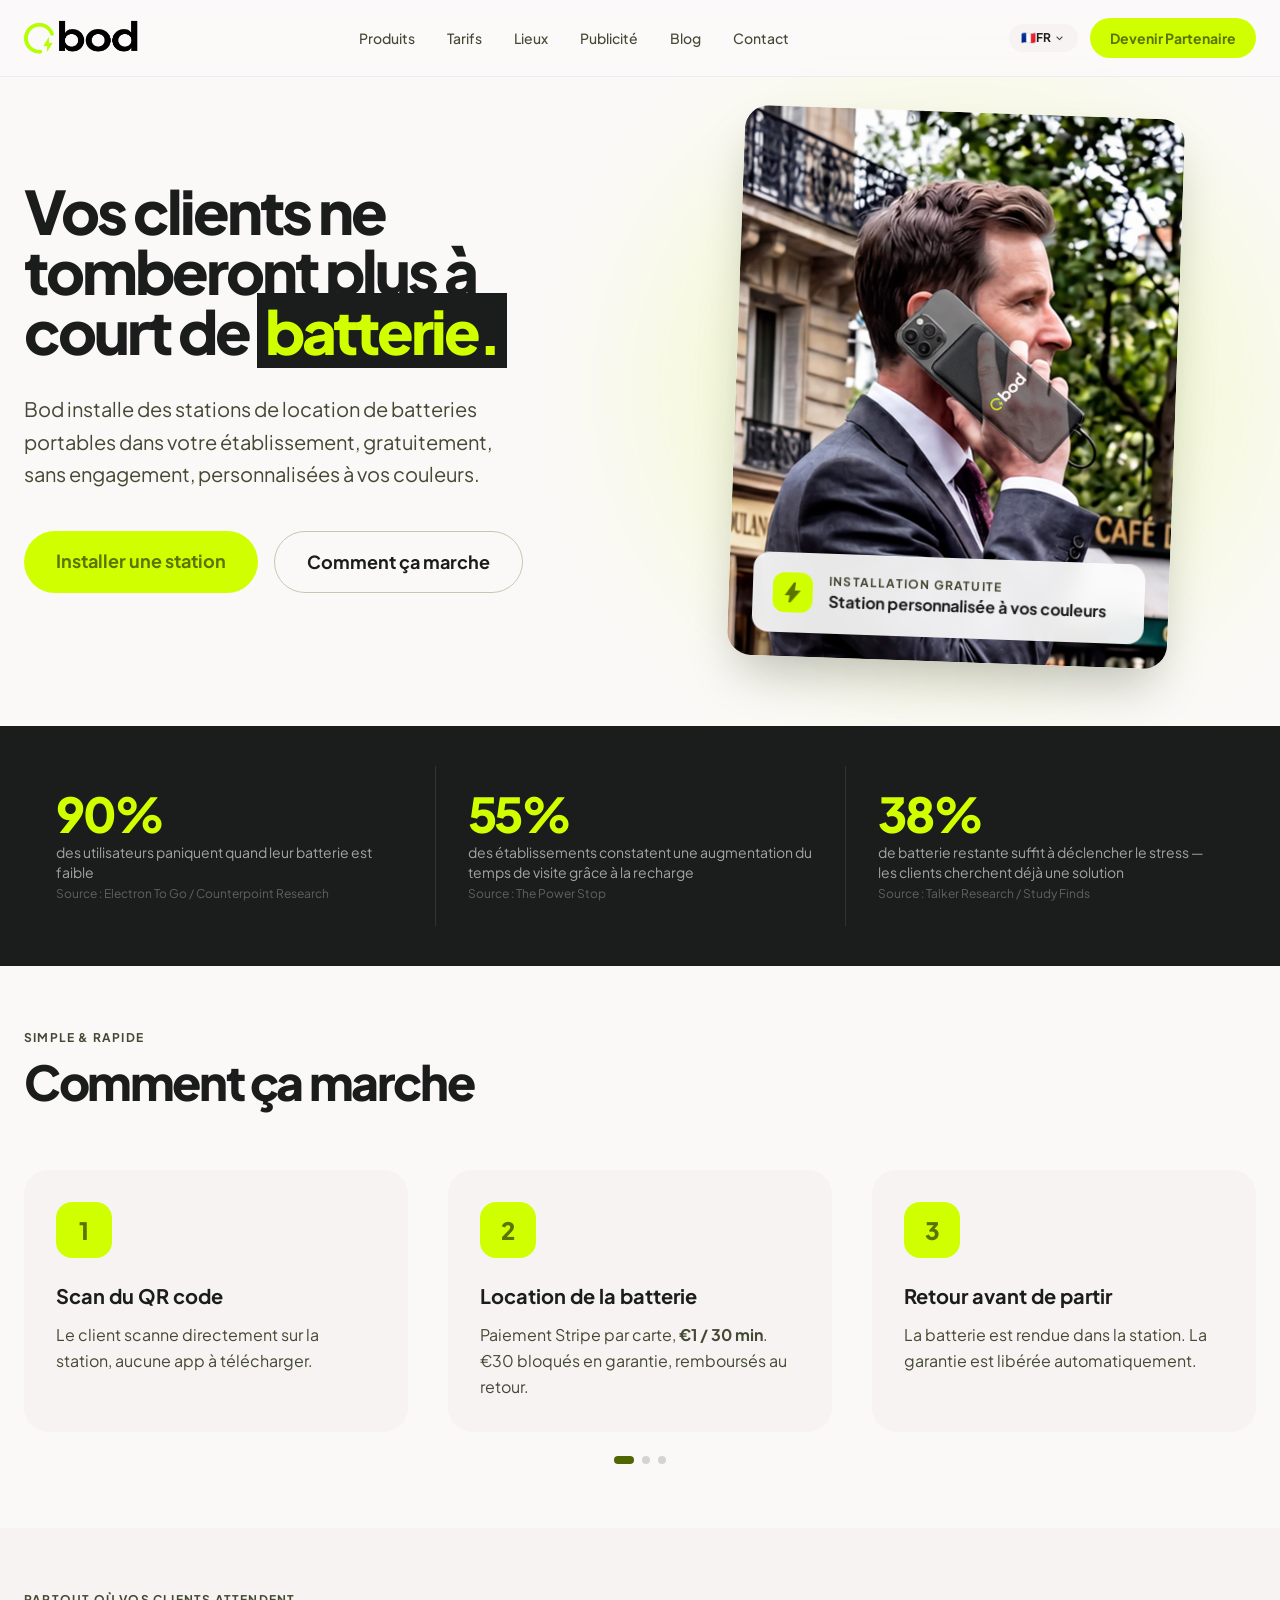
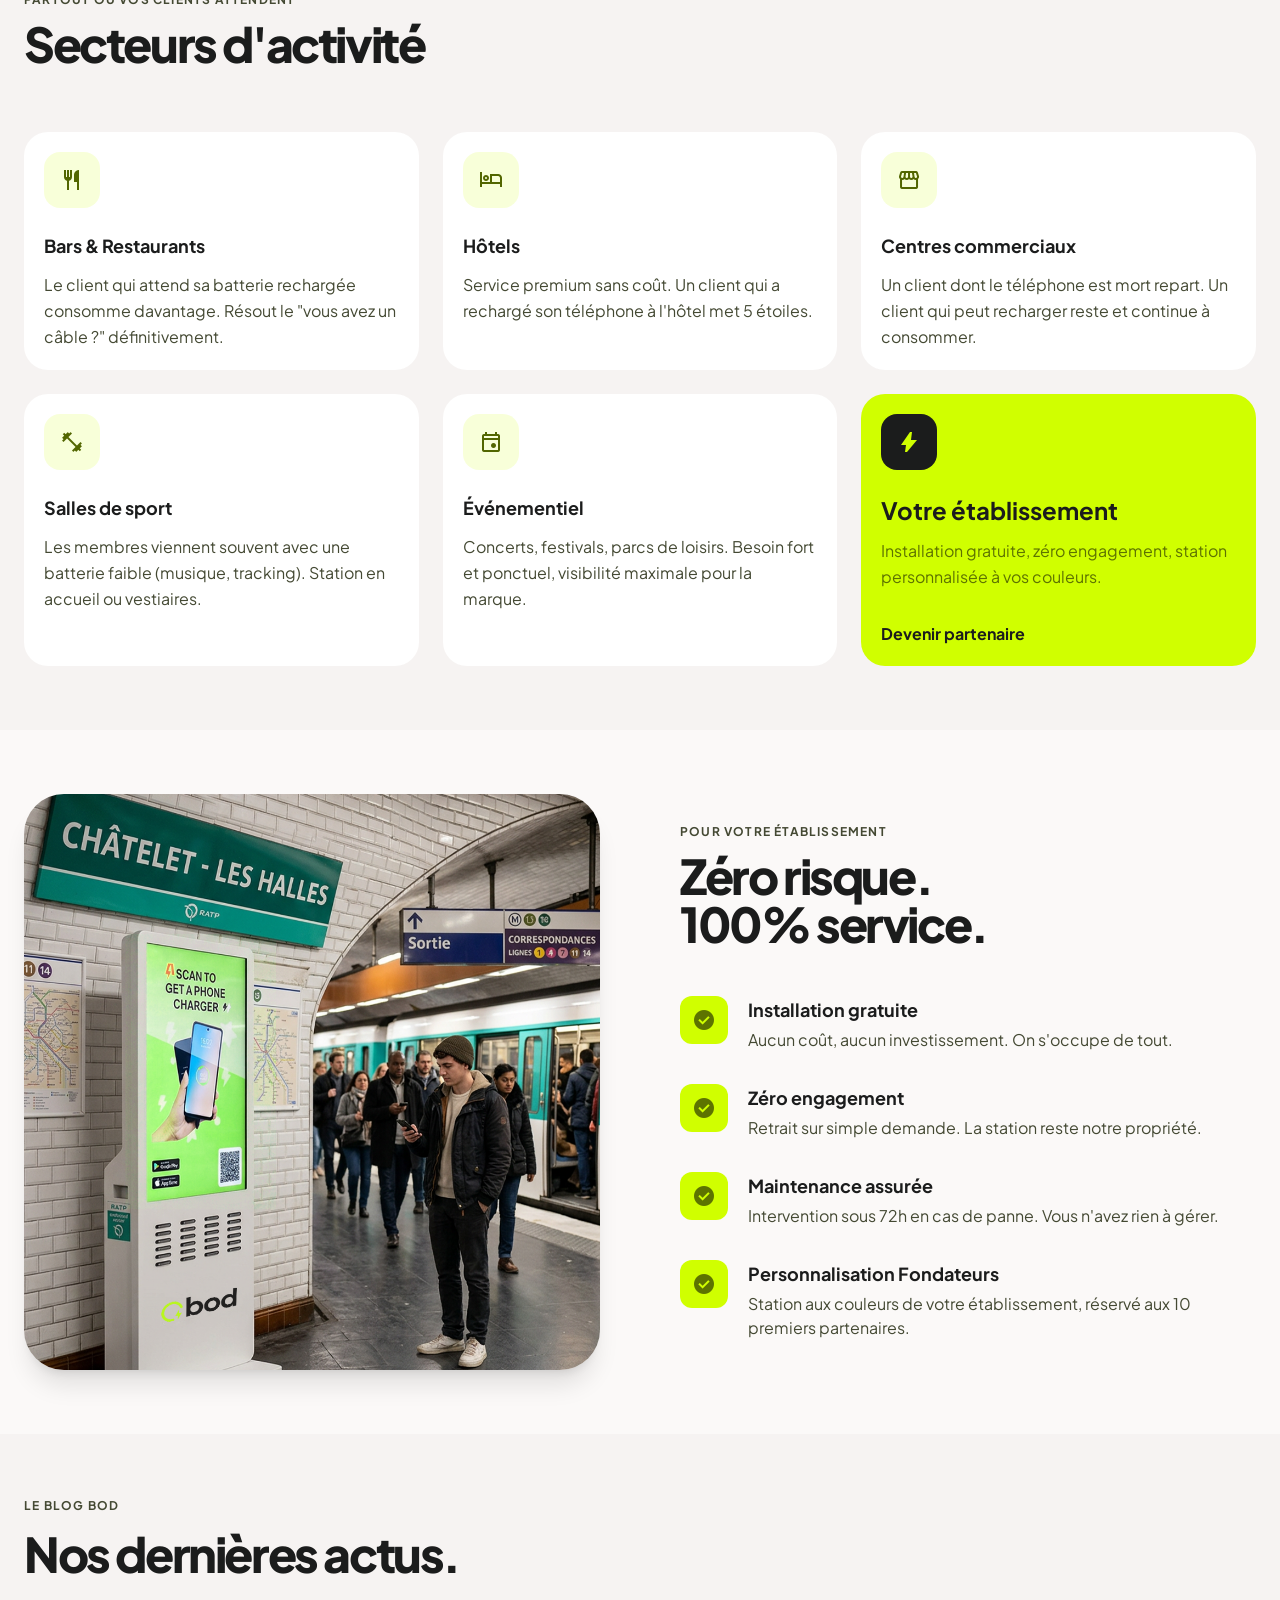
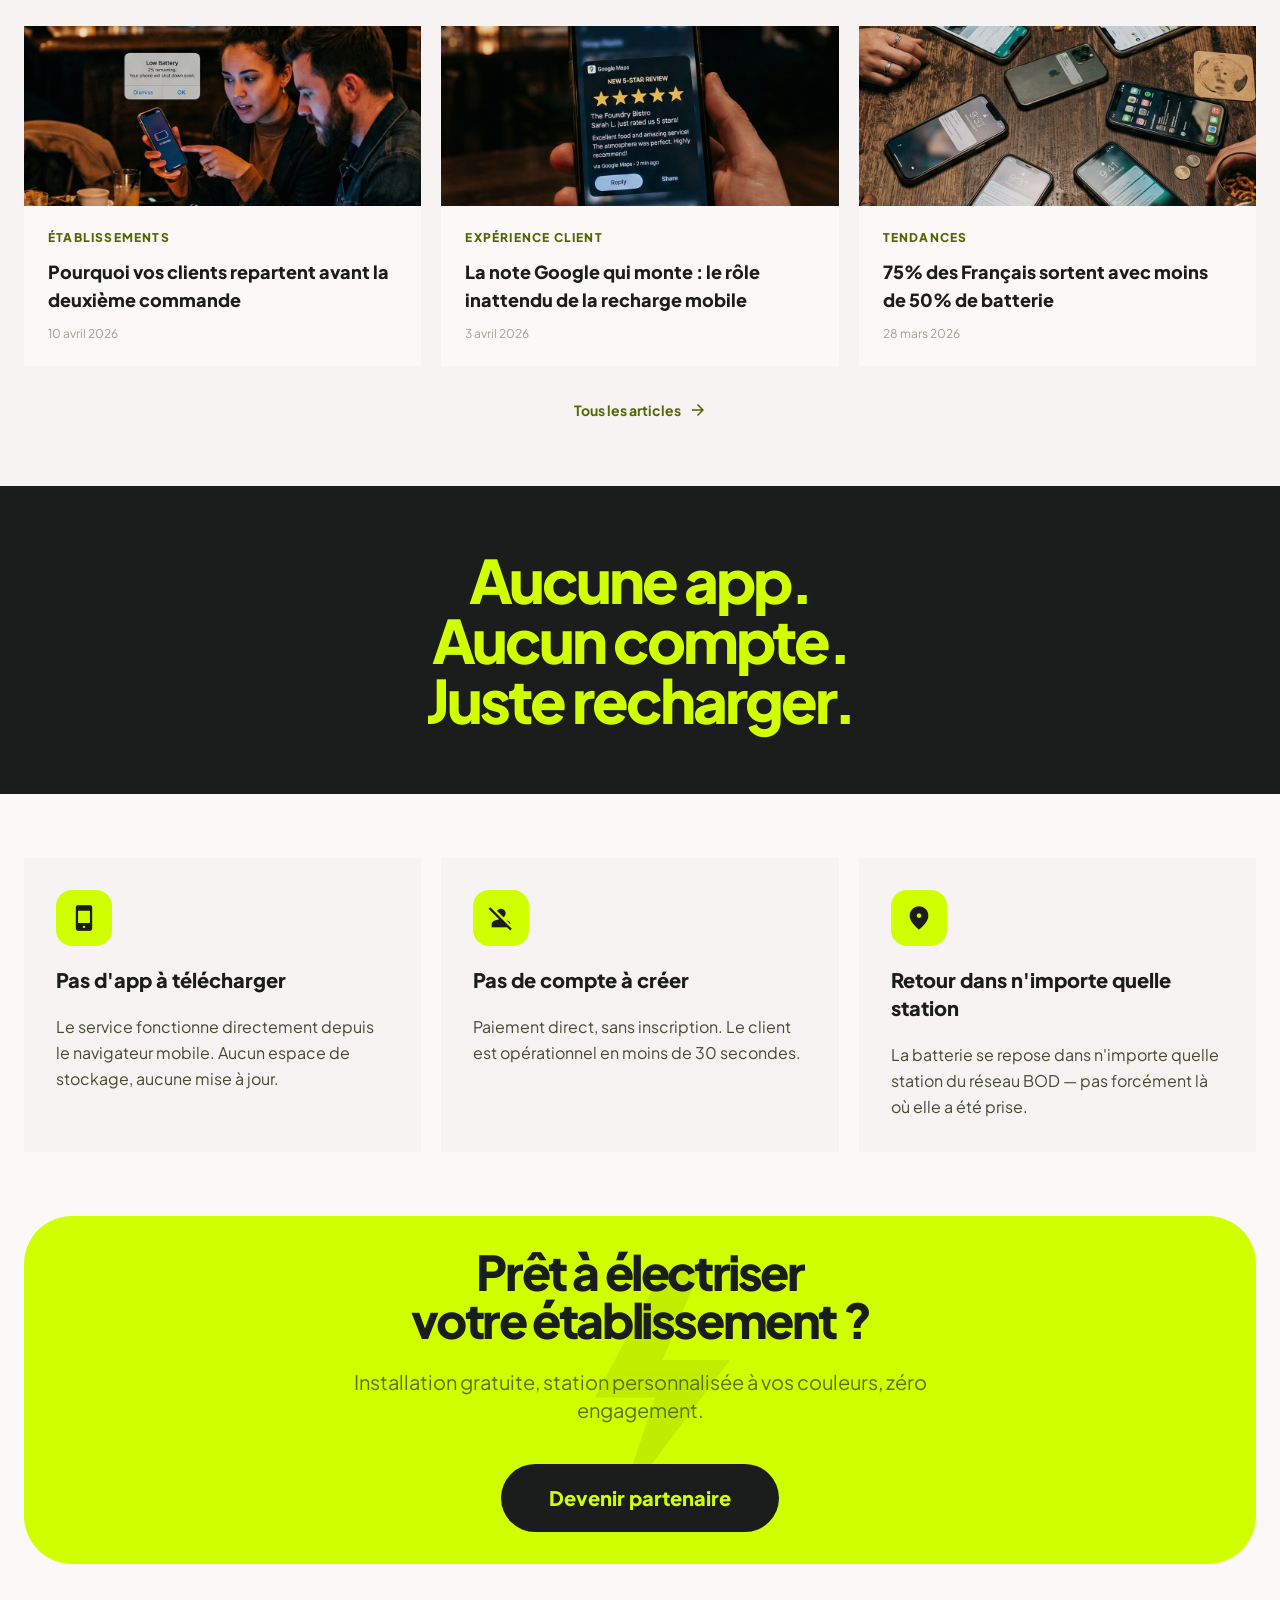
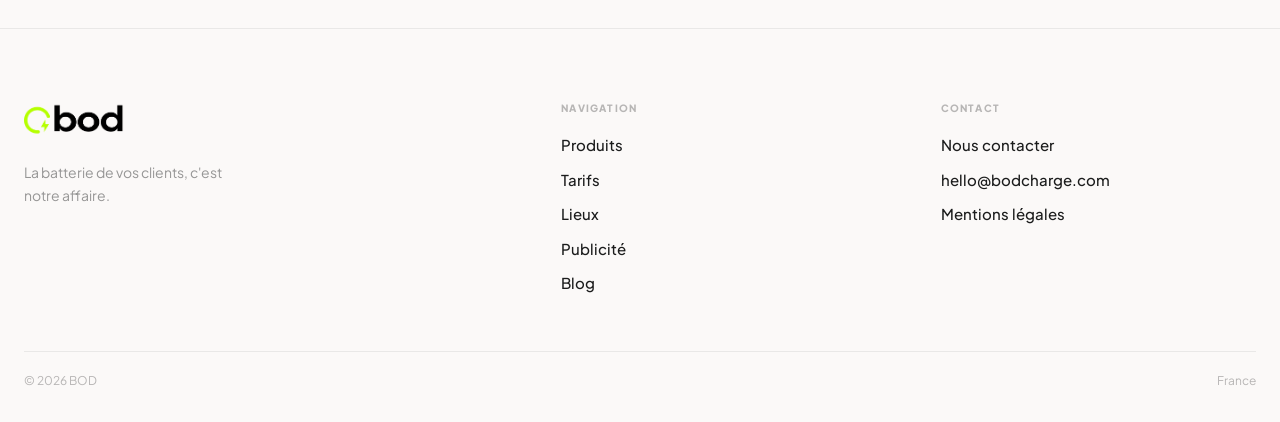
==== index.html @ c1646a3f "Footer : suppression nom + bouton partenaire redondant Co-Authored-By: Claude Sonnet 4.6 <noreply@an" ====
<!DOCTYPE html>
<html class="light" lang="fr">
<head>
<meta charset="utf-8"/>
<meta content="width=device-width, initial-scale=1.0" name="viewport"/>
<title>Bod, La recharge mobile pour votre établissement</title>
<meta name="description" content="Bod installe des stations de location de batteries portables dans votre établissement. Gratuit, sans engagement."/>
<link rel="canonical" href="https://bodcharge.com/"/>
<meta name="robots" content="index, follow"/>
<meta name="author" content="Alexis Astier"/>
<meta name="geo.region" content="FR"/>
<meta name="geo.placename" content="France"/>
<link rel="icon" type="image/svg+xml" href="data:image/svg+xml,<svg xmlns='http://www.w3.org/2000/svg' viewBox='0 0 32 32'><path d='M17.5 8L13 16.5H17L14.5 24L22 14H17.5L20 8H17.5Z' fill='%23D0FF00'/></svg>"/>
<!-- Open Graph -->
<meta property="og:type" content="website"/>
<meta property="og:url" content="https://bodcharge.com/"/>
<meta property="og:title" content="Bod, La recharge mobile pour votre établissement"/>
<meta property="og:description" content="Bod installe des stations de location de batteries portables dans votre établissement. Gratuit, sans engagement."/>
<meta property="og:site_name" content="Bod"/>
<meta name="twitter:card" content="summary_large_image"/>
<meta name="twitter:title" content="Bod, La recharge mobile pour votre établissement"/>
<meta name="twitter:description" content="Bod installe des stations de location de batteries portables dans votre établissement. Gratuit, sans engagement."/>
<link rel="stylesheet" href="styles.css"/>
<link rel="preconnect" href="https://fonts.googleapis.com">
<link rel="preconnect" href="https://fonts.gstatic.com" crossorigin>
<link href="https://fonts.googleapis.com/css2?family=Plus+Jakarta+Sans:wght@300;400;500;600;700;800;900&family=Material+Symbols+Outlined:wght,FILL@100..700,0..1&display=swap" rel="stylesheet"/>
<script src="lang.js" defer></script>
<style>
  .material-symbols-outlined { font-variation-settings: 'FILL' 0, 'wght' 400, 'GRAD' 0, 'opsz' 24; }
  body { font-family: 'Plus Jakarta Sans', sans-serif; background-color: #fbf9f8; }
  .glass-nav { backdrop-filter: blur(20px); -webkit-backdrop-filter: blur(20px); }

  /* Animations */
  @keyframes fadeUp {
    from { opacity: 0; transform: translateY(24px); }
    to { opacity: 1; transform: translateY(0); }
  }
  @keyframes fadeIn {
    from { opacity: 0; }
    to { opacity: 1; }
  }
  @keyframes pulse-lime {
    0%, 100% { box-shadow: 0 0 0 0 rgba(208, 255, 0, 0.4); }
    50% { box-shadow: 0 0 0 12px rgba(208, 255, 0, 0); }
  }
  .animate-fade-up { animation: fadeUp 0.7s ease forwards; }
  .animate-fade-up-delay-1 { animation: fadeUp 0.7s ease 0.1s forwards; opacity: 0; }
  .animate-fade-up-delay-2 { animation: fadeUp 0.7s ease 0.2s forwards; opacity: 0; }
  .animate-fade-up-delay-3 { animation: fadeUp 0.7s ease 0.35s forwards; opacity: 0; }
  .animate-fade-up-delay-4 { animation: fadeUp 0.7s ease 0.5s forwards; opacity: 0; }
  .animate-fade-in { animation: fadeIn 1s ease 0.1s forwards; opacity: 0; }
  .pulse-lime { animation: pulse-lime 2s infinite; }

  /* Scroll reveal */
  .reveal { opacity: 0; transform: translateY(32px); transition: opacity 0.7s ease, transform 0.7s ease; }
  .reveal.visible { opacity: 1; transform: translateY(0); }
  .reveal-delay-1 { transition-delay: 0.1s; }
  .reveal-delay-2 { transition-delay: 0.2s; }
  .reveal-delay-3 { transition-delay: 0.3s; }

  /* Hover card lift */
  .card-lift { transition: transform 0.3s ease, box-shadow 0.3s ease; }
  .card-lift:hover { transform: translateY(-4px); box-shadow: 0 20px 40px rgba(0,0,0,0.08); }

  /* Active nav */
  .nav-active { color: #526600; border-bottom: 2px solid #D0FF00; padding-bottom: 2px; }

  /* Force hamburger/CTA visibility rules (override compiled Tailwind if needed) */
  @media (min-width: 768px) {
    #menu-toggle { display: none !important; }
    #mobile-menu { display: none !important; }
    .nav-desktop-cta { display: inline-flex !important; }
    .hero-btns-mobile { display: none !important; }
  }
  @media (max-width: 767px) {
    .nav-desktop-cta { display: none !important; }
    #menu-toggle { display: flex !important; }
    .hero-btns-desktop { display: none !important; }
  }
  #mobile-menu { border-radius: 0 0 20px 20px; }

  /* Mobile steps slider */
  @media (max-width: 767px) {
    #steps-track {
      display: flex !important;
      overflow-x: scroll;
      scroll-snap-type: x mandatory;
      -webkit-overflow-scrolling: touch;
      scrollbar-width: none;
      -ms-overflow-style: none;
      gap: 16px;
      margin: 0 -24px;
      padding: 0 24px 4px;
    }
    #steps-track::-webkit-scrollbar { display: none; }
    #steps-track > div {
      flex: 0 0 calc(100vw - 72px);
      scroll-snap-align: start;
      min-width: 0;
    }
  }
  /* Dots */
  .step-dot { width: 8px; height: 8px; border-radius: 4px; background: rgba(0,0,0,0.15); transition: all 0.3s ease; }
  .step-dot.active { width: 20px; background: #526600; }
</style>
<script type="application/ld+json">
{
  "@context": "https://schema.org",
  "@type": "LocalBusiness",
  "name": "Bod",
  "description": "Réseau de stations de location de batteries portables pour établissements professionnels. Installation gratuite, zéro engagement.",
  "url": "https://bodcharge.com",
  "email": "contact@bodcharge.com",
  "areaServed": { "@type": "Country", "name": "France" },
  "founder": { "@type": "Person", "name": "Alexis Astier" },
  "address": {
    "@type": "PostalAddress",
    "addressCountry": "FR"
  },
  "priceRange": "€",
  "knowsAbout": ["location powerbank", "recharge mobile", "station de recharge", "batteries portables"]
}
</script>
<script type="application/ld+json">
{
  "@context": "https://schema.org",
  "@type": "FAQPage",
  "mainEntity": [
    {
      "@type": "Question",
      "name": "Comment fonctionne la location de batterie Bod ?",
      "acceptedAnswer": {
        "@type": "Answer",
        "text": "Le client scanne le QR code sur la station, paie par carte bancaire (€1 / 30 minutes), et repart avec une batterie portable. €30 sont pré-autorisés en garantie et remboursés automatiquement au retour de la batterie."
      }
    },
    {
      "@type": "Question",
      "name": "Combien coûte l'installation d'une station Bod pour mon établissement ?",
      "acceptedAnswer": {
        "@type": "Answer",
        "text": "L'installation est entièrement gratuite pour l'établissement. Bod installe, configure et maintient la station. Seule l'électricité est à votre charge (environ €5 par mois)."
      }
    },
    {
      "@type": "Question",
      "name": "Y a-t-il un engagement ou un contrat à durée déterminée ?",
      "acceptedAnswer": {
        "@type": "Answer",
        "text": "Aucun engagement. La convention est à durée indéterminée et peut être résiliée à tout moment par simple email. Bod récupère le matériel dans les 14 jours suivant la demande."
      }
    },
    {
      "@type": "Question",
      "name": "Qui s'occupe de la maintenance de la station ?",
      "acceptedAnswer": {
        "@type": "Answer",
        "text": "Bod prend en charge toute la maintenance. En cas de panne signalée, une intervention est garantie sous 72 heures ouvrées. L'établissement n'a rien à gérer."
      }
    },
    {
      "@type": "Question",
      "name": "Qu'est-ce que l'Offre Fondateurs Bod ?",
      "acceptedAnswer": {
        "@type": "Answer",
        "text": "Les 10 premiers établissements partenaires bénéficient d'une station personnalisée aux couleurs de leur établissement (wrap vinyle). Cette offre est limitée et réservée aux partenaires fondateurs."
      }
    }
  ]
}
</script>
</head>
<body class="bg-surface text-on-surface selection:bg-primary-container">

<!-- NAV -->
<header class="fixed top-0 w-full z-50 glass-nav bg-[#fbf9f8]/85 border-b border-black/5">
  <div class="max-w-7xl mx-auto px-6 py-4 flex justify-between items-center">
    <!-- Logo -->
    <a href="index.html" class="flex items-center">
      <img src="images/logo-bod.png" alt="Bod" style="height:44px;width:auto;"/>
    </a>
    <!-- Nav links -->
    <nav class="hidden md:flex items-center gap-8 font-medium text-sm text-on-surface-variant">
      <a href="produits.html" class="hover:text-on-surface transition-colors" data-i18n="nav.products">Produits</a>
      <a href="tarifs.html" class="hover:text-on-surface transition-colors">Tarifs</a>
      <a href="lieux.html" class="hover:text-on-surface transition-colors">Lieux</a>
      <a href="publicite.html" class="hover:text-on-surface transition-colors" data-i18n="nav.pub">Publicité</a>
      <a href="blog.html" class="hover:text-on-surface transition-colors" data-i18n="nav.blog">Blog</a>
      <a href="contact.html" class="hover:text-on-surface transition-colors">Contact</a>
    </nav>
    <div class="flex items-center gap-3">
      <!-- Language button -->
      <button id="lang-btn" class="flex items-center gap-1 px-3 py-1.5 rounded-full bg-surface-container-low text-xs font-bold text-on-surface hover:bg-surface-container transition-colors">
        <span id="lang-flag">🇫🇷</span><span id="lang-label" class="ml-1">FR</span>
        <span class="material-symbols-outlined text-on-surface-variant" style="font-size:13px;line-height:1;margin-left:2px;">expand_more</span>
      </button>
      <!-- CTA desktop -->
      <a href="partenaire.html" data-i18n="nav.cta" class="nav-desktop-cta hidden md:inline-flex bg-primary-container text-on-primary-container px-5 py-2.5 rounded-full font-bold text-sm hover:opacity-90 active:scale-95 transition-all pulse-lime">
        Devenir Partenaire
      </a>
      <!-- Hamburger mobile -->
      <button id="menu-toggle" class="md:hidden p-2 rounded-xl hover:bg-surface-container-low transition-colors" aria-label="Menu">
        <span class="material-symbols-outlined text-on-surface" id="menu-icon">menu</span>
      </button>
    </div>
  </div>
</header>

<!-- Mobile menu -->
<div id="mobile-menu" class="hidden fixed top-[73px] left-0 right-0 md:hidden" style="background:#fbf9f8;box-shadow:0 12px 40px rgba(0,0,0,0.12);z-index:200;border-radius:0 0 20px 20px;border-bottom:1px solid rgba(0,0,0,0.06);">
  <div style="padding:8px 16px 20px;">
    <a href="produits.html" style="display:flex;align-items:center;padding:14px 12px;font-size:16px;font-weight:600;color:#3a3a3a;border-radius:12px;text-decoration:none;margin-bottom:2px;" data-i18n="nav.products">Produits</a>
    <a href="tarifs.html" style="display:flex;align-items:center;padding:14px 12px;font-size:16px;font-weight:600;color:#3a3a3a;border-radius:12px;text-decoration:none;margin-bottom:2px;">Tarifs</a>
    <a href="lieux.html" style="display:flex;align-items:center;padding:14px 12px;font-size:16px;font-weight:600;color:#3a3a3a;border-radius:12px;text-decoration:none;margin-bottom:2px;">Lieux</a>
    <a href="contact.html" style="display:flex;align-items:center;padding:14px 12px;font-size:16px;font-weight:600;color:#3a3a3a;border-radius:12px;text-decoration:none;margin-bottom:2px;">Contact</a>
    <a href="publicite.html" style="display:flex;align-items:center;padding:14px 12px;font-size:16px;font-weight:600;color:#3a3a3a;border-radius:12px;text-decoration:none;margin-bottom:2px;" data-i18n="nav.pub">Publicité</a>
    <a href="blog.html" style="display:flex;align-items:center;padding:14px 12px;font-size:16px;font-weight:600;color:#3a3a3a;border-radius:12px;text-decoration:none;margin-bottom:12px;" data-i18n="nav.blog">Blog</a>
    <a href="partenaire.html" style="display:flex;align-items:center;justify-content:center;padding:15px;background:#cef700;color:#1a2e00;border-radius:100px;font-size:15px;font-weight:700;text-decoration:none;">Devenir Partenaire</a>
  </div>
</div>

<main>

  <!-- HERO -->
  <section class="relative max-w-7xl mx-auto px-6 pb-16 md:pb-32 grid grid-cols-1 lg:grid-cols-2 gap-8 lg:gap-16 items-center overflow-hidden" style="padding-top:clamp(100px, 22vw, 112px);">
    <div class="z-10">
      <h1 class="animate-fade-up-delay-1 text-4xl sm:text-5xl md:text-6xl lg:text-7xl font-black tracking-tighter text-on-surface leading-[0.95] mb-8" data-i18n="hero.h1">
        Vos clients ne tomberont plus à court de <span class="text-primary-container bg-on-surface px-2 whitespace-nowrap">batterie.</span>
      </h1>
      <p class="animate-fade-up-delay-2 text-xl text-on-surface-variant leading-relaxed max-w-lg mb-10" data-i18n="hero.p">
        Bod installe des stations de location de batteries portables dans votre établissement, gratuitement, sans engagement, personnalisées à vos couleurs.
      </p>
      <!-- Desktop buttons (original) -->
      <div class="hero-btns-desktop animate-fade-up-delay-3 hidden md:flex flex-wrap gap-4">
        <a href="partenaire.html" class="bg-primary-container text-on-primary-container px-8 py-4 rounded-full font-bold text-lg hover:scale-105 hover:shadow-lg hover:shadow-primary-container/40 transition-all active:scale-95" data-i18n="hero.cta1">
          Installer une station
        </a>
        <a href="#comment-ca-marche" class="border border-outline-variant text-on-surface px-8 py-4 rounded-full font-bold text-lg hover:scale-105 hover:bg-surface-container-low transition-all" data-i18n="hero.cta2">
          Comment ça marche
        </a>
      </div>
      <!-- Mobile buttons (full width, stacked) -->
      <div class="hero-btns-mobile animate-fade-up-delay-3 md:hidden flex flex-col gap-3">
        <a href="partenaire.html" style="display:flex;align-items:center;justify-content:center;padding:16px 24px;background:#cef700;color:#1a2e00;border-radius:100px;font-size:16px;font-weight:700;text-decoration:none;" data-i18n="hero.cta1">
          Installer une station
        </a>
        <a href="#comment-ca-marche" style="display:flex;align-items:center;justify-content:center;padding:16px 24px;border:1.5px solid rgba(0,0,0,0.15);border-radius:100px;font-size:16px;font-weight:700;color:#1a1a1a;text-decoration:none;background:transparent;" data-i18n="hero.cta2">
          Comment ça marche
        </a>
      </div>
    </div>
    <div class="animate-fade-in relative flex justify-center items-center">
      <div class="absolute inset-0 bg-primary-container/15 rounded-full blur-[80px]"></div>
      <div class="hero-img-wrap relative w-full max-w-[440px] aspect-[4/5] max-h-72 sm:max-h-none rounded-3xl overflow-hidden shadow-2xl rotate-2">
        <img src="images/personne-au-telephone-zoom.png" alt="Client rechargeant son téléphone avec une batterie portable BOD" class="w-full h-full object-cover"/>
        <div class="absolute bottom-6 left-6 right-6 bg-white/90 backdrop-blur-md rounded-2xl p-5 flex items-center gap-4">
          <div class="w-10 h-10 bg-primary-container rounded-xl flex items-center justify-center shrink-0">
            <span class="material-symbols-outlined text-on-primary-container text-xl" style="font-variation-settings: 'FILL' 1;">bolt</span>
          </div>
          <div>
            <div class="text-xs font-bold uppercase tracking-widest text-on-surface-variant" data-i18n="hero.badge.label">Installation gratuite</div>
            <div class="font-bold text-on-surface" data-i18n="hero.badge.text">Station personnalisée à vos couleurs</div>
          </div>
        </div>
      </div>
    </div>
  </section>

  <!-- STATS BAND -->
  <section class="bg-on-surface py-10">
    <div class="max-w-7xl mx-auto px-6 grid grid-cols-1 md:grid-cols-3 gap-0 divide-y md:divide-y-0 md:divide-x divide-white/10">
      <div class="reveal px-8 py-6 text-center md:text-left">
        <div class="text-5xl font-black text-primary-container tracking-tighter mb-1" data-counter data-to="90" data-suffix="%">90%</div>
        <div class="text-sm text-white/60">des utilisateurs paniquent quand leur batterie est faible</div>
        <a href="https://electrontogo.com/blog/9-out-of-10-phone-users-have-low-battery-anxiety" target="_blank" rel="noopener" class="text-xs text-white/30 mt-1 hover:text-white/60 underline underline-offset-2 transition-colors block">Source : Electron To Go / Counterpoint Research</a>
      </div>
      <div class="reveal reveal-delay-1 px-8 py-6 text-center md:text-left">
        <div class="text-5xl font-black text-primary-container tracking-tighter mb-1" data-counter data-to="55" data-suffix="%">55%</div>
        <div class="text-sm text-white/60">des établissements constatent une augmentation du temps de visite grâce à la recharge</div>
        <a href="https://www.thepowerstop.com/post/how-cell-phone-charging-kiosks-boost-customer-experience-in-hospitality-and-retail-a-deep-dive" target="_blank" rel="noopener" class="text-xs text-white/30 mt-1 hover:text-white/60 underline underline-offset-2 transition-colors block">Source : The Power Stop</a>
      </div>
      <div class="reveal reveal-delay-2 px-8 py-6 text-center md:text-left">
        <div class="text-5xl font-black text-primary-container tracking-tighter mb-1" data-counter data-to="38" data-suffix="%">38%</div>
        <div class="text-sm text-white/60">de batterie restante suffit à déclencher le stress — les clients cherchent déjà une solution</div>
        <a href="https://studyfinds.org/phone-panic-battery-life/" target="_blank" rel="noopener" class="text-xs text-white/30 mt-1 hover:text-white/60 underline underline-offset-2 transition-colors block">Source : Talker Research / Study Finds</a>
      </div>
    </div>
  </section>

  <!-- COMMENT ÇA MARCHE -->
  <section id="comment-ca-marche" class="py-16 md:py-32 max-w-7xl mx-auto px-6">
    <div class="mb-16 reveal">
      <div class="text-xs font-bold uppercase tracking-widest text-on-surface-variant mb-3">Simple & rapide</div>
      <h2 class="text-3xl md:text-5xl font-black tracking-tighter text-on-surface" data-i18n="how.h2">Comment ça marche</h2>
    </div>
    <div id="steps-track" class="grid grid-cols-1 md:grid-cols-3 gap-10">
      <div class="reveal card-lift bg-surface-container-low p-8 md:p-12 rounded-3xl">
        <div class="w-14 h-14 bg-primary-container rounded-2xl flex items-center justify-center mb-6">
          <span class="font-black text-2xl text-on-primary-container">1</span>
        </div>
        <h3 class="text-xl font-bold mb-3" data-i18n="how.step1.title">Scan du QR code</h3>
        <p class="text-on-surface-variant leading-relaxed" data-i18n="how.step1.text">Le client scanne directement sur la station, aucune app à télécharger.</p>
      </div>
      <div class="reveal reveal-delay-1 card-lift bg-surface-container-low p-8 md:p-12 rounded-3xl">
        <div class="w-14 h-14 bg-primary-container rounded-2xl flex items-center justify-center mb-6">
          <span class="font-black text-2xl text-on-primary-container">2</span>
        </div>
        <h3 class="text-xl font-bold mb-3" data-i18n="how.step2.title">Location de la batterie</h3>
        <p class="text-on-surface-variant leading-relaxed" data-i18n="how.step2.text">Paiement Stripe par carte, <strong>€1 / 30 min</strong>. €30 bloqués en garantie, remboursés au retour.</p>
      </div>
      <div class="reveal reveal-delay-2 card-lift bg-surface-container-low p-8 md:p-12 rounded-3xl">
        <div class="w-14 h-14 bg-primary-container rounded-2xl flex items-center justify-center mb-6">
          <span class="font-black text-2xl text-on-primary-container">3</span>
        </div>
        <h3 class="text-xl font-bold mb-3" data-i18n="how.step3.title">Retour avant de partir</h3>
        <p class="text-on-surface-variant leading-relaxed" data-i18n="how.step3.text">La batterie est rendue dans la station. La garantie est libérée automatiquement.</p>
      </div>
    </div>
    <div id="steps-dots" class="md:hidden flex justify-center gap-2 mt-6">
      <div class="step-dot active"></div>
      <div class="step-dot"></div>
      <div class="step-dot"></div>
    </div>
  </section>

  <!-- SECTEURS -->
  <section class="py-16 md:py-32 bg-surface-container-low">
    <div class="max-w-7xl mx-auto px-6">
      <div class="mb-16 reveal">
        <div class="text-xs font-bold uppercase tracking-widest text-on-surface-variant mb-3">Partout où vos clients attendent</div>
        <h2 class="text-3xl md:text-5xl font-black tracking-tighter text-on-surface" data-i18n="sectors.h2">Secteurs d'activité</h2>
      </div>
      <div class="grid grid-cols-1 md:grid-cols-3 gap-6">
        <div class="reveal card-lift bg-surface-container-lowest p-5 md:p-10 rounded-3xl group">
          <div class="w-14 h-14 bg-primary-container/15 rounded-2xl flex items-center justify-center mb-6 group-hover:bg-primary-container transition-colors">
            <span class="material-symbols-outlined text-primary text-3xl group-hover:text-on-primary-container transition-colors">restaurant</span>
          </div>
          <h3 class="text-lg md:text-2xl font-bold mb-3" data-i18n="sectors.s1.title">Bars & Restaurants</h3>
          <p class="text-on-surface-variant leading-relaxed" data-i18n="sectors.s1.text">Le client qui attend sa batterie rechargée consomme davantage. Résout le "vous avez un câble ?" définitivement.</p>
        </div>
        <div class="reveal reveal-delay-1 card-lift bg-surface-container-lowest p-5 md:p-10 rounded-3xl group">
          <div class="w-14 h-14 bg-primary-container/15 rounded-2xl flex items-center justify-center mb-6 group-hover:bg-primary-container transition-colors">
            <span class="material-symbols-outlined text-primary text-3xl group-hover:text-on-primary-container transition-colors">hotel</span>
          </div>
          <h3 class="text-lg md:text-2xl font-bold mb-3" data-i18n="sectors.s2.title">Hôtels</h3>
          <p class="text-on-surface-variant leading-relaxed" data-i18n="sectors.s2.text">Service premium sans coût. Un client qui a rechargé son téléphone à l'hôtel met 5 étoiles.</p>
        </div>
        <div class="reveal reveal-delay-2 card-lift bg-surface-container-lowest p-5 md:p-10 rounded-3xl group">
          <div class="w-14 h-14 bg-primary-container/15 rounded-2xl flex items-center justify-center mb-6 group-hover:bg-primary-container transition-colors">
            <span class="material-symbols-outlined text-primary text-3xl group-hover:text-on-primary-container transition-colors">storefront</span>
          </div>
          <h3 class="text-lg md:text-2xl font-bold mb-3" data-i18n="sectors.s3.title">Centres commerciaux</h3>
          <p class="text-on-surface-variant leading-relaxed" data-i18n="sectors.s3.text">Un client dont le téléphone est mort repart. Un client qui peut recharger reste et continue à consommer.</p>
        </div>
        <div class="reveal card-lift bg-surface-container-lowest p-5 md:p-10 rounded-3xl group">
          <div class="w-14 h-14 bg-primary-container/15 rounded-2xl flex items-center justify-center mb-6 group-hover:bg-primary-container transition-colors">
            <span class="material-symbols-outlined text-primary text-3xl group-hover:text-on-primary-container transition-colors">fitness_center</span>
          </div>
          <h3 class="text-lg md:text-2xl font-bold mb-3" data-i18n="sectors.s4.title">Salles de sport</h3>
          <p class="text-on-surface-variant leading-relaxed" data-i18n="sectors.s4.text">Les membres viennent souvent avec une batterie faible (musique, tracking). Station en accueil ou vestiaires.</p>
        </div>
        <div class="reveal reveal-delay-1 card-lift bg-surface-container-lowest p-5 md:p-10 rounded-3xl group">
          <div class="w-14 h-14 bg-primary-container/15 rounded-2xl flex items-center justify-center mb-6 group-hover:bg-primary-container transition-colors">
            <span class="material-symbols-outlined text-primary text-3xl group-hover:text-on-primary-container transition-colors">event</span>
          </div>
          <h3 class="text-lg md:text-2xl font-bold mb-3" data-i18n="sectors.s5.title">Événementiel</h3>
          <p class="text-on-surface-variant leading-relaxed" data-i18n="sectors.s5.text">Concerts, festivals, parcs de loisirs. Besoin fort et ponctuel, visibilité maximale pour la marque.</p>
        </div>
        <div class="reveal reveal-delay-2 card-lift bg-primary-container p-5 md:p-10 rounded-3xl flex flex-col justify-between">
          <div>
            <div class="w-14 h-14 bg-on-surface rounded-2xl flex items-center justify-center mb-6">
              <span class="material-symbols-outlined text-primary-container text-3xl" style="font-variation-settings: 'FILL' 1;">bolt</span>
            </div>
            <h3 class="text-2xl font-bold mb-3 text-on-surface" data-i18n="sectors.s6.title">Votre établissement</h3>
            <p class="text-on-primary-container leading-relaxed" data-i18n="sectors.s6.text">Installation gratuite, zéro engagement, station personnalisée à vos couleurs.</p>
          </div>
          <a href="partenaire.html" class="mt-8 inline-flex items-center gap-2 font-bold text-on-surface hover:gap-4 transition-all" data-i18n="sectors.s6.cta">
            Devenir partenaire
            <span class="material-symbols-outlined text-xl">arrow_forward</span>
          </a>
        </div>
      </div>
    </div>
  </section>

  <!-- AVANTAGES -->
  <section class="py-16 md:py-32 max-w-7xl mx-auto px-6">
    <div class="grid grid-cols-1 lg:grid-cols-2 gap-20 items-center">
      <div class="reveal order-2 lg:order-1">
        <img src="images/station-metro.png" alt="Station BOD de location de batteries portables installée dans un établissement" width="600" height="600" loading="lazy" class="rounded-[2.5rem] shadow-xl w-full object-cover"/>
      </div>
      <div class="reveal reveal-delay-1 order-1 lg:order-2">
        <div class="text-xs font-bold uppercase tracking-widest text-on-surface-variant mb-3">Pour votre établissement</div>
        <h2 class="text-3xl md:text-5xl font-black tracking-tighter mb-12" data-i18n="avantages.h2">Zéro risque.<br/>100% service.</h2>
        <div class="space-y-8">
          <div class="flex gap-5">
            <div class="w-12 h-12 bg-primary-container rounded-xl flex items-center justify-center shrink-0">
              <span class="material-symbols-outlined text-on-primary-container" style="font-variation-settings: 'FILL' 1;">check_circle</span>
            </div>
            <div>
              <h4 class="text-lg font-bold mb-1">Installation gratuite</h4>
              <p class="text-on-surface-variant">Aucun coût, aucun investissement. On s'occupe de tout.</p>
            </div>
          </div>
          <div class="flex gap-5">
            <div class="w-12 h-12 bg-primary-container rounded-xl flex items-center justify-center shrink-0">
              <span class="material-symbols-outlined text-on-primary-container" style="font-variation-settings: 'FILL' 1;">check_circle</span>
            </div>
            <div>
              <h4 class="text-lg font-bold mb-1">Zéro engagement</h4>
              <p class="text-on-surface-variant">Retrait sur simple demande. La station reste notre propriété.</p>
            </div>
          </div>
          <div class="flex gap-5">
            <div class="w-12 h-12 bg-primary-container rounded-xl flex items-center justify-center shrink-0">
              <span class="material-symbols-outlined text-on-primary-container" style="font-variation-settings: 'FILL' 1;">check_circle</span>
            </div>
            <div>
              <h4 class="text-lg font-bold mb-1">Maintenance assurée</h4>
              <p class="text-on-surface-variant">Intervention sous 72h en cas de panne. Vous n'avez rien à gérer.</p>
            </div>
          </div>
          <div class="flex gap-5">
            <div class="w-12 h-12 bg-primary-container rounded-xl flex items-center justify-center shrink-0">
              <span class="material-symbols-outlined text-on-primary-container" style="font-variation-settings: 'FILL' 1;">check_circle</span>
            </div>
            <div>
              <h4 class="text-lg font-bold mb-1">Personnalisation Fondateurs</h4>
              <p class="text-on-surface-variant">Station aux couleurs de votre établissement, réservé aux 10 premiers partenaires.</p>
            </div>
          </div>
        </div>
      </div>
    </div>
  </section>

  <!-- BLOG PREVIEW -->
  <section class="bg-surface-container-low px-6 py-16 md:py-24">
    <div class="max-w-7xl mx-auto">
      <div class="flex items-end justify-between mb-12 reveal">
        <div>
          <div class="text-xs font-bold uppercase tracking-widest text-on-surface-variant mb-4">Le Blog BOD</div>
          <h2 class="text-3xl md:text-5xl font-black tracking-tighter text-on-surface leading-[0.95]">Nos dernières actus.</h2>
        </div>
        <a href="blog.html" class="hidden md:inline-flex items-center gap-2 text-sm font-bold text-primary hover:gap-4 transition-all">
          Tous les articles <span class="material-symbols-outlined" style="font-size:18px;">arrow_forward</span>
        </a>
      </div>
      <div class="grid grid-cols-1 md:grid-cols-3 gap-5">
        <a href="blog-clients-deuxieme-commande.html" class="reveal card-lift group bg-surface rounded-[2rem] overflow-hidden flex flex-col">
          <figure style="margin:0;background:#1b1c1c;height:180px;overflow:hidden;display:flex;align-items:center;justify-content:center;">
            <img src="images/blog-1-clients.png" alt="Battery anxiety restaurant" style="width:100%;height:100%;object-fit:cover;opacity:0.9;" onerror="this.style.display='none'"/>
            
          </figure>
          <div class="p-6 flex flex-col flex-1 gap-3">
            <div class="text-xs font-black uppercase tracking-widest text-primary">ÉTABLISSEMENTS</div>
            <h3 class="text-lg font-black text-on-surface leading-snug">Pourquoi vos clients repartent avant la deuxième commande</h3>
            <span class="text-xs text-on-surface-variant/50 mt-auto">10 avril 2026</span>
          </div>
        </a>
        <a href="blog-note-google.html" class="reveal reveal-delay-1 card-lift group bg-surface rounded-[2rem] overflow-hidden flex flex-col">
          <figure style="margin:0;background:#1b1c1c;height:180px;overflow:hidden;display:flex;align-items:center;justify-content:center;">
            <img src="images/blog-2-note-google.png" alt="Note Google 5 étoiles" style="width:100%;height:100%;object-fit:cover;opacity:0.9;" onerror="this.style.display='none'"/>
            
          </figure>
          <div class="p-6 flex flex-col flex-1 gap-3">
            <div class="text-xs font-black uppercase tracking-widest text-primary">EXPÉRIENCE CLIENT</div>
            <h3 class="text-lg font-black text-on-surface leading-snug">La note Google qui monte : le rôle inattendu de la recharge mobile</h3>
            <span class="text-xs text-on-surface-variant/50 mt-auto">3 avril 2026</span>
          </div>
        </a>
        <a href="blog-75-pourcent-batterie.html" class="reveal reveal-delay-2 card-lift group bg-surface rounded-[2rem] overflow-hidden flex flex-col">
          <figure style="margin:0;background:#1b1c1c;height:180px;overflow:hidden;display:flex;align-items:center;justify-content:center;">
            <img src="images/blog-3-tendances.png" alt="Tendances batterie mobile" style="width:100%;height:100%;object-fit:cover;opacity:0.9;" onerror="this.style.display='none'"/>
            
          </figure>
          <div class="p-6 flex flex-col flex-1 gap-3">
            <div class="text-xs font-black uppercase tracking-widest text-primary">TENDANCES</div>
            <h3 class="text-lg font-black text-on-surface leading-snug">75% des Français sortent avec moins de 50% de batterie</h3>
            <span class="text-xs text-on-surface-variant/50 mt-auto">28 mars 2026</span>
          </div>
        </a>
      </div>
      <div class="mt-8 text-center md:hidden">
        <a href="blog.html" class="inline-flex items-center gap-2 text-sm font-bold text-primary">
          Tous les articles <span class="material-symbols-outlined" style="font-size:18px;">arrow_forward</span>
        </a>
      </div>
    </div>
  </section>

  <!-- NO APP — bandeau dark -->
  <section class="bg-on-surface px-6 py-16 md:py-24">
    <div class="max-w-7xl mx-auto reveal text-center">
      <h2 class="text-4xl md:text-6xl lg:text-7xl font-black tracking-tighter text-primary-container leading-[0.95]" data-i18n="noapp.h2">Aucune app.<br/>Aucun compte.<br/>Juste recharger.</h2>
    </div>
  </section>

  <!-- NO APP — 3 cards fond blanc -->
  <section class="px-6 py-16 md:py-24">
    <div class="max-w-7xl mx-auto">
      <div class="grid grid-cols-1 md:grid-cols-3 gap-5">
        <div class="reveal card-lift bg-surface-container-low rounded-[2rem] p-8 flex flex-col gap-5">
          <div class="w-14 h-14 bg-primary-container rounded-2xl flex items-center justify-center">
            <span class="material-symbols-outlined text-on-surface" style="font-size:28px;font-variation-settings:'FILL' 1;">phone_iphone</span>
          </div>
          <h3 class="text-xl font-black text-on-surface" data-i18n="noapp.c1.title">Pas d'app à télécharger</h3>
          <p class="text-on-surface-variant leading-relaxed" data-i18n="noapp.c1.text">Tout se passe dans le navigateur mobile. Aucun espace de stockage, aucune mise à jour.</p>
        </div>
        <div class="reveal reveal-delay-1 card-lift bg-surface-container-low rounded-[2rem] p-8 flex flex-col gap-5">
          <div class="w-14 h-14 bg-primary-container rounded-2xl flex items-center justify-center">
            <span class="material-symbols-outlined text-on-surface" style="font-size:28px;font-variation-settings:'FILL' 1;">person_off</span>
          </div>
          <h3 class="text-xl font-black text-on-surface" data-i18n="noapp.c2.title">Pas de compte à créer</h3>
          <p class="text-on-surface-variant leading-relaxed" data-i18n="noapp.c2.text">Paiement direct, sans inscription. Le client est opérationnel en moins de 30 secondes.</p>
        </div>
        <div class="reveal reveal-delay-2 card-lift bg-surface-container-low rounded-[2rem] p-8 flex flex-col gap-5">
          <div class="w-14 h-14 bg-primary-container rounded-2xl flex items-center justify-center">
            <span class="material-symbols-outlined text-on-surface" style="font-size:28px;font-variation-settings:'FILL' 1;">location_on</span>
          </div>
          <h3 class="text-xl font-black text-on-surface" data-i18n="noapp.c3.title">Retour dans n'importe quelle station</h3>
          <p class="text-on-surface-variant leading-relaxed" data-i18n="noapp.c3.text">La batterie se repose dans n'importe quelle station du réseau — pas forcément là où elle a été prise.</p>
        </div>
      </div>
    </div>
  </section>

  <!-- CTA -->
  <section class="px-6 pb-16 md:pb-32">
    <div class="max-w-7xl mx-auto bg-primary-container rounded-[3rem] p-8 md:p-16 lg:p-24 text-center relative overflow-hidden reveal">
      <div class="absolute inset-0 flex items-center justify-center pointer-events-none overflow-hidden">
        <svg style="width:min(70%,480px);height:auto;opacity:0.07;" viewBox="0 0 32 32" fill="none" xmlns="http://www.w3.org/2000/svg">
          <path d="M17.5 8L13 16.5H17L14.5 24L22 14H17.5L20 8H17.5Z" fill="#000"/>
        </svg>
      </div>
      <h2 class="text-3xl md:text-5xl lg:text-6xl font-black tracking-tighter text-on-surface mb-6 relative z-10" data-i18n="cta.h2">Prêt à électriser<br/>votre établissement ?</h2>
      <p class="text-on-primary-container text-xl mb-10 max-w-xl mx-auto relative z-10" data-i18n="cta.p">Installation gratuite, station personnalisée à vos couleurs, zéro engagement.</p>
      <a href="partenaire.html" class="relative z-10 inline-flex items-center gap-3 bg-on-surface text-primary-container px-12 py-5 rounded-full font-black text-xl hover:scale-105 transition-transform active:scale-95" data-i18n="cta.btn">
        Devenir partenaire
        <span class="material-symbols-outlined">arrow_forward</span>
      </a>
    </div>
  </section>

</main>

<!-- FOOTER -->
<footer style="background:#fbf9f8;border-top:1px solid rgba(27,28,28,0.08);padding:clamp(48px,7vw,72px) 24px 32px;">
  <div style="max-width:1280px;margin:0 auto;">
    <div style="display:grid;grid-template-columns:1.5fr 1fr 1fr;gap:clamp(24px,5vw,64px);margin-bottom:clamp(32px,5vw,56px);">

      <div>
        <a href="index.html" style="display:inline-block;margin-bottom:16px;">
          <img src="/images/logo-bod.png" alt="Bod" style="height:38px;width:auto;"/>
        </a>
        <p style="font-size:.875rem;color:rgba(27,28,28,0.45);max-width:220px;line-height:1.65;margin:0 0 20px;" data-i18n="footer.tagline">La batterie de vos clients, c'est notre affaire.</p>
      </div>

      <div>
        <div style="font-size:.625rem;font-weight:900;letter-spacing:.12em;text-transform:uppercase;color:rgba(27,28,28,0.3);margin-bottom:18px;">Navigation</div>
        <div style="display:flex;flex-direction:column;gap:12px;">
          <a href="produits.html" style="font-size:.9375rem;font-weight:500;color:#1b1c1c;text-decoration:none;transition:opacity .15s;" onmouseover="this.style.opacity='.4'" onmouseout="this.style.opacity='1'">Produits</a>
          <a href="tarifs.html" style="font-size:.9375rem;font-weight:500;color:#1b1c1c;text-decoration:none;transition:opacity .15s;" onmouseover="this.style.opacity='.4'" onmouseout="this.style.opacity='1'">Tarifs</a>
          <a href="lieux.html" style="font-size:.9375rem;font-weight:500;color:#1b1c1c;text-decoration:none;transition:opacity .15s;" onmouseover="this.style.opacity='.4'" onmouseout="this.style.opacity='1'">Lieux</a>
          <a href="publicite.html" style="font-size:.9375rem;font-weight:500;color:#1b1c1c;text-decoration:none;transition:opacity .15s;" onmouseover="this.style.opacity='.4'" onmouseout="this.style.opacity='1'">Publicité</a>
          <a href="blog.html" style="font-size:.9375rem;font-weight:500;color:#1b1c1c;text-decoration:none;transition:opacity .15s;" onmouseover="this.style.opacity='.4'" onmouseout="this.style.opacity='1'">Blog</a>
        </div>
      </div>

      <div>
        <div style="font-size:.625rem;font-weight:900;letter-spacing:.12em;text-transform:uppercase;color:rgba(27,28,28,0.3);margin-bottom:18px;">Contact</div>
        <div style="display:flex;flex-direction:column;gap:12px;">
          <a href="contact.html" style="font-size:.9375rem;font-weight:500;color:#1b1c1c;text-decoration:none;transition:opacity .15s;" onmouseover="this.style.opacity='.4'" onmouseout="this.style.opacity='1'">Nous contacter</a>
          <a href="mailto:hello@bodcharge.com" style="font-size:.9375rem;font-weight:500;color:#1b1c1c;text-decoration:none;transition:opacity .15s;" onmouseover="this.style.opacity='.4'" onmouseout="this.style.opacity='1'">hello@bodcharge.com</a>
          <a href="mentions-legales.html" style="font-size:.9375rem;font-weight:500;color:#1b1c1c;text-decoration:none;transition:opacity .15s;" onmouseover="this.style.opacity='.4'" onmouseout="this.style.opacity='1'">Mentions légales</a>
        </div>
      </div>

    </div>
    <div style="border-top:1px solid rgba(27,28,28,0.08);padding-top:20px;display:flex;justify-content:space-between;align-items:center;flex-wrap:wrap;gap:8px;">
      <p style="font-size:.75rem;color:rgba(27,28,28,0.3);margin:0;">© 2026 BOD</p>
      <p style="font-size:.75rem;color:rgba(27,28,28,0.3);margin:0;">France</p>
    </div>
  </div>
</footer>

<script>
  const toggle = document.getElementById('menu-toggle');
  const menu = document.getElementById('mobile-menu');
  const icon = document.getElementById('menu-icon');
  if (toggle) {
    toggle.addEventListener('click', () => {
      menu.classList.toggle('hidden');
      icon.textContent = menu.classList.contains('hidden') ? 'menu' : 'close';
    });
  }

  // Scroll reveal
  const reveals = document.querySelectorAll('.reveal');
  const observer = new IntersectionObserver((entries) => {
    entries.forEach(entry => {
      if (entry.isIntersecting) {
        entry.target.classList.add('visible');
        observer.unobserve(entry.target);
      }
    });
  }, { threshold: 0.1 });
  reveals.forEach(el => observer.observe(el));

  // Steps slider (mobile only)
  (function() {
    if (window.innerWidth >= 768) return;
    const track = document.getElementById('steps-track');
    const dots = document.querySelectorAll('#steps-dots .step-dot');
    if (!track || !dots.length) return;
    const cards = Array.from(track.children);
    let current = 0;
    let timer;

    function goTo(idx) {
      current = (idx + cards.length) % cards.length;
      const cardWidth = cards[0].offsetWidth + 16;
      track.scrollTo({ left: cardWidth * current, behavior: 'smooth' });
      dots.forEach((d, i) => {
        d.classList.toggle('active', i === current);
      });
    }

    function startTimer() {
      clearInterval(timer);
      timer = setInterval(() => goTo(current + 1), 2500);
    }

    track.addEventListener('scroll', () => {
      const cardWidth = cards[0].offsetWidth + 16;
      const idx = Math.round(track.scrollLeft / cardWidth);
      if (idx !== current) {
        current = idx;
        dots.forEach((d, i) => d.classList.toggle('active', i === current));
        startTimer();
      }
    });

    // Touch: pause then restart timer
    track.addEventListener('touchstart', () => clearInterval(timer), { passive: true });
    track.addEventListener('touchend', () => { startTimer(); }, { passive: true });

    startTimer();
  })();

  // Smooth scroll for anchor links
  document.querySelectorAll('a[href^="#"]').forEach(a => {
    a.addEventListener('click', e => {
      e.preventDefault();
      const target = document.querySelector(a.getAttribute('href'));
      if (target) target.scrollIntoView({ behavior: 'smooth' });
    });
  });
</script>

<script>
  // Counter animation on scroll
  const counterEls = document.querySelectorAll('[data-counter]');
  const counterObserver = new IntersectionObserver((entries) => {
    entries.forEach(entry => {
      if (!entry.isIntersecting) return;
      const el = entry.target;
      const to = parseInt(el.dataset.to);
      const prefix = el.dataset.prefix || '';
      const suffix = el.dataset.suffix || '';
      const duration = 1400;
      const start = performance.now();
      function tick(now) {
        const progress = Math.min((now - start) / duration, 1);
        const eased = 1 - Math.pow(1 - progress, 3);
        el.textContent = prefix + Math.round(eased * to) + suffix;
        if (progress < 1) requestAnimationFrame(tick);
      }
      requestAnimationFrame(tick);
      counterObserver.unobserve(el);
    });
  }, { threshold: 0.6 });
  counterEls.forEach(el => counterObserver.observe(el));
</script>

</body>
</html>
---- styles.css ----
*,:after,:before{--tw-border-spacing-x:0;--tw-border-spacing-y:0;--tw-translate-x:0;--tw-translate-y:0;--tw-rotate:0;--tw-skew-x:0;--tw-skew-y:0;--tw-scale-x:1;--tw-scale-y:1;--tw-pan-x: ;--tw-pan-y: ;--tw-pinch-zoom: ;--tw-scroll-snap-strictness:proximity;--tw-gradient-from-position: ;--tw-gradient-via-position: ;--tw-gradient-to-position: ;--tw-ordinal: ;--tw-slashed-zero: ;--tw-numeric-figure: ;--tw-numeric-spacing: ;--tw-numeric-fraction: ;--tw-ring-inset: ;--tw-ring-offset-width:0px;--tw-ring-offset-color:#fff;--tw-ring-color:rgba(59,130,246,.5);--tw-ring-offset-shadow:0 0 #0000;--tw-ring-shadow:0 0 #0000;--tw-shadow:0 0 #0000;--tw-shadow-colored:0 0 #0000;--tw-blur: ;--tw-brightness: ;--tw-contrast: ;--tw-grayscale: ;--tw-hue-rotate: ;--tw-invert: ;--tw-saturate: ;--tw-sepia: ;--tw-drop-shadow: ;--tw-backdrop-blur: ;--tw-backdrop-brightness: ;--tw-backdrop-contrast: ;--tw-backdrop-grayscale: ;--tw-backdrop-hue-rotate: ;--tw-backdrop-invert: ;--tw-backdrop-opacity: ;--tw-backdrop-saturate: ;--tw-backdrop-sepia: ;--tw-contain-size: ;--tw-contain-layout: ;--tw-contain-paint: ;--tw-contain-style: }::backdrop{--tw-border-spacing-x:0;--tw-border-spacing-y:0;--tw-translate-x:0;--tw-translate-y:0;--tw-rotate:0;--tw-skew-x:0;--tw-skew-y:0;--tw-scale-x:1;--tw-scale-y:1;--tw-pan-x: ;--tw-pan-y: ;--tw-pinch-zoom: ;--tw-scroll-snap-strictness:proximity;--tw-gradient-from-position: ;--tw-gradient-via-position: ;--tw-gradient-to-position: ;--tw-ordinal: ;--tw-slashed-zero: ;--tw-numeric-figure: ;--tw-numeric-spacing: ;--tw-numeric-fraction: ;--tw-ring-inset: ;--tw-ring-offset-width:0px;--tw-ring-offset-color:#fff;--tw-ring-color:rgba(59,130,246,.5);--tw-ring-offset-shadow:0 0 #0000;--tw-ring-shadow:0 0 #0000;--tw-shadow:0 0 #0000;--tw-shadow-colored:0 0 #0000;--tw-blur: ;--tw-brightness: ;--tw-contrast: ;--tw-grayscale: ;--tw-hue-rotate: ;--tw-invert: ;--tw-saturate: ;--tw-sepia: ;--tw-drop-shadow: ;--tw-backdrop-blur: ;--tw-backdrop-brightness: ;--tw-backdrop-contrast: ;--tw-backdrop-grayscale: ;--tw-backdrop-hue-rotate: ;--tw-backdrop-invert: ;--tw-backdrop-opacity: ;--tw-backdrop-saturate: ;--tw-backdrop-sepia: ;--tw-contain-size: ;--tw-contain-layout: ;--tw-contain-paint: ;--tw-contain-style: }/*! tailwindcss v3.4.19 | MIT License | https://tailwindcss.com*/*,:after,:before{box-sizing:border-box;border:0 solid #e5e7eb}:after,:before{--tw-content:""}:host,html{line-height:1.5;-webkit-text-size-adjust:100%;-moz-tab-size:4;-o-tab-size:4;tab-size:4;font-family:ui-sans-serif,system-ui,sans-serif,Apple Color Emoji,Segoe UI Emoji,Segoe UI Symbol,Noto Color Emoji;font-feature-settings:normal;font-variation-settings:normal;-webkit-tap-highlight-color:transparent}body{margin:0;line-height:inherit}hr{height:0;color:inherit;border-top-width:1px}abbr:where([title]){-webkit-text-decoration:underline dotted;text-decoration:underline dotted}h1,h2,h3,h4,h5,h6{font-size:inherit;font-weight:inherit}a{color:inherit;text-decoration:inherit}b,strong{font-weight:bolder}code,kbd,pre,samp{font-family:ui-monospace,SFMono-Regular,Menlo,Monaco,Consolas,Liberation Mono,Courier New,monospace;font-feature-settings:normal;font-variation-settings:normal;font-size:1em}small{font-size:80%}sub,sup{font-size:75%;line-height:0;position:relative;vertical-align:baseline}sub{bottom:-.25em}sup{top:-.5em}table{text-indent:0;border-color:inherit;border-collapse:collapse}button,input,optgroup,select,textarea{font-family:inherit;font-feature-settings:inherit;font-variation-settings:inherit;font-size:100%;font-weight:inherit;line-height:inherit;letter-spacing:inherit;color:inherit;margin:0;padding:0}button,select{text-transform:none}button,input:where([type=button]),input:where([type=reset]),input:where([type=submit]){-webkit-appearance:button;background-color:transparent;background-image:none}:-moz-focusring{outline:auto}:-moz-ui-invalid{box-shadow:none}progress{vertical-align:baseline}::-webkit-inner-spin-button,::-webkit-outer-spin-button{height:auto}[type=search]{-webkit-appearance:textfield;outline-offset:-2px}::-webkit-search-decoration{-webkit-appearance:none}::-webkit-file-upload-button{-webkit-appearance:button;font:inherit}summary{display:list-item}blockquote,dd,dl,figure,h1,h2,h3,h4,h5,h6,hr,p,pre{margin:0}fieldset{margin:0}fieldset,legend{padding:0}menu,ol,ul{list-style:none;margin:0;padding:0}dialog{padding:0}textarea{resize:vertical}input::-moz-placeholder,textarea::-moz-placeholder{opacity:1;color:#9ca3af}input::placeholder,textarea::placeholder{opacity:1;color:#9ca3af}[role=button],button{cursor:pointer}:disabled{cursor:default}audio,canvas,embed,iframe,img,object,svg,video{display:block;vertical-align:middle}img,video{max-width:100%;height:auto}[hidden]:where(:not([hidden=until-found])){display:none}.pointer-events-none{pointer-events:none}.visible{visibility:visible}.fixed{position:fixed}.absolute{position:absolute}.relative{position:relative}.sticky{position:sticky}.inset-0{inset:0}.bottom-6{bottom:1.5rem}.bottom-8{bottom:2rem}.left-6{left:1.5rem}.left-8{left:2rem}.right-0{right:0}.right-6{right:1.5rem}.right-8{right:2rem}.top-0{top:0}.top-32{top:8rem}.z-10{z-index:10}.z-50{z-index:50}.order-1{order:1}.order-2{order:2}.mx-auto{margin-left:auto;margin-right:auto}.mb-1{margin-bottom:.25rem}.mb-10{margin-bottom:2.5rem}.mb-12{margin-bottom:3rem}.mb-16{margin-bottom:4rem}.mb-2{margin-bottom:.5rem}.mb-3{margin-bottom:.75rem}.mb-4{margin-bottom:1rem}.mb-5{margin-bottom:1.25rem}.mb-6{margin-bottom:1.5rem}.mb-8{margin-bottom:2rem}.mt-1{margin-top:.25rem}.mt-12{margin-top:3rem}.mt-4{margin-top:1rem}.mt-6{margin-top:1.5rem}.mt-8{margin-top:2rem}.block{display:block}.inline-block{display:inline-block}.flex{display:flex}.inline-flex{display:inline-flex}.grid{display:grid}.hidden{display:none}.aspect-\[4\/3\]{aspect-ratio:4/3}.aspect-\[4\/5\]{aspect-ratio:4/5}.h-1\.5{height:.375rem}.h-10{height:2.5rem}.h-12{height:3rem}.h-14{height:3.5rem}.h-\[500px\]{height:500px}.h-full{height:100%}.w-1\.5{width:.375rem}.w-10{width:2.5rem}.w-12{width:3rem}.w-14{width:3.5rem}.w-full{width:100%}.max-w-3xl{max-width:48rem}.max-w-7xl{max-width:80rem}.max-w-\[440px\]{max-width:440px}.max-w-lg{max-width:32rem}.max-w-xl{max-width:36rem}.max-w-xs{max-width:20rem}.shrink-0{flex-shrink:0}.rotate-2{--tw-rotate:2deg}.rotate-2,.transform{transform:translate(var(--tw-translate-x),var(--tw-translate-y)) rotate(var(--tw-rotate)) skewX(var(--tw-skew-x)) skewY(var(--tw-skew-y)) scaleX(var(--tw-scale-x)) scaleY(var(--tw-scale-y))}.resize-none{resize:none}.grid-cols-1{grid-template-columns:repeat(1,minmax(0,1fr))}.flex-col{flex-direction:column}.flex-wrap{flex-wrap:wrap}.items-start{align-items:flex-start}.items-center{align-items:center}.justify-center{justify-content:center}.justify-between{justify-content:space-between}.gap-0{gap:0}.gap-10{gap:2.5rem}.gap-16{gap:4rem}.gap-2{gap:.5rem}.gap-2\.5{gap:.625rem}.gap-20{gap:5rem}.gap-3{gap:.75rem}.gap-4{gap:1rem}.gap-5{gap:1.25rem}.gap-6{gap:1.5rem}.gap-8{gap:2rem}.gap-x-12{-moz-column-gap:3rem;column-gap:3rem}.gap-y-4{row-gap:1rem}.space-y-10>:not([hidden])~:not([hidden]){--tw-space-y-reverse:0;margin-top:calc(2.5rem*(1 - var(--tw-space-y-reverse)));margin-bottom:calc(2.5rem*var(--tw-space-y-reverse))}.space-y-2>:not([hidden])~:not([hidden]){--tw-space-y-reverse:0;margin-top:calc(.5rem*(1 - var(--tw-space-y-reverse)));margin-bottom:calc(.5rem*var(--tw-space-y-reverse))}.space-y-3>:not([hidden])~:not([hidden]){--tw-space-y-reverse:0;margin-top:calc(.75rem*(1 - var(--tw-space-y-reverse)));margin-bottom:calc(.75rem*var(--tw-space-y-reverse))}.space-y-5>:not([hidden])~:not([hidden]){--tw-space-y-reverse:0;margin-top:calc(1.25rem*(1 - var(--tw-space-y-reverse)));margin-bottom:calc(1.25rem*var(--tw-space-y-reverse))}.space-y-6>:not([hidden])~:not([hidden]){--tw-space-y-reverse:0;margin-top:calc(1.5rem*(1 - var(--tw-space-y-reverse)));margin-bottom:calc(1.5rem*var(--tw-space-y-reverse))}.space-y-8>:not([hidden])~:not([hidden]){--tw-space-y-reverse:0;margin-top:calc(2rem*(1 - var(--tw-space-y-reverse)));margin-bottom:calc(2rem*var(--tw-space-y-reverse))}.divide-y>:not([hidden])~:not([hidden]){--tw-divide-y-reverse:0;border-top-width:calc(1px*(1 - var(--tw-divide-y-reverse)));border-bottom-width:calc(1px*var(--tw-divide-y-reverse))}.divide-white\/10>:not([hidden])~:not([hidden]){border-color:hsla(0,0%,100%,.1)}.overflow-hidden{overflow:hidden}.whitespace-nowrap{white-space:nowrap}.rounded-2xl{border-radius:1rem}.rounded-3xl{border-radius:1.5rem}.rounded-\[2\.5rem\]{border-radius:2.5rem}.rounded-\[3rem\]{border-radius:3rem}.rounded-full{border-radius:9999px}.rounded-xl{border-radius:.75rem}.border{border-width:1px}.border-b{border-bottom-width:1px}.border-b-2{border-bottom-width:2px}.border-t{border-top-width:1px}.border-none{border-style:none}.border-black\/5{border-color:rgba(0,0,0,.05)}.border-outline-variant{--tw-border-opacity:1;border-color:rgb(196 201 172/var(--tw-border-opacity,1))}.border-primary-container{--tw-border-opacity:1;border-color:rgb(208 255 0/var(--tw-border-opacity,1))}.bg-\[\#fbf9f8\]\/85{background-color:hsla(20,27%,98%,.85)}.bg-on-surface{--tw-bg-opacity:1;background-color:rgb(27 28 28/var(--tw-bg-opacity,1))}.bg-primary{--tw-bg-opacity:1;background-color:rgb(82 102 0/var(--tw-bg-opacity,1))}.bg-primary-container{--tw-bg-opacity:1;background-color:rgb(208 255 0/var(--tw-bg-opacity,1))}.bg-primary-container\/15{background-color:rgba(208,255,0,.15)}.bg-primary-container\/20{background-color:rgba(208,255,0,.2)}.bg-surface{--tw-bg-opacity:1;background-color:rgb(251 249 248/var(--tw-bg-opacity,1))}.bg-surface-container-low{--tw-bg-opacity:1;background-color:rgb(246 243 242/var(--tw-bg-opacity,1))}.bg-surface-container-lowest{--tw-bg-opacity:1;background-color:rgb(255 255 255/var(--tw-bg-opacity,1))}.bg-white\/90{background-color:hsla(0,0%,100%,.9)}.bg-gradient-to-t{background-image:linear-gradient(to top,var(--tw-gradient-stops))}.from-black\/60{--tw-gradient-from:rgba(0,0,0,.6) var(--tw-gradient-from-position);--tw-gradient-to:transparent var(--tw-gradient-to-position);--tw-gradient-stops:var(--tw-gradient-from),var(--tw-gradient-to)}.via-transparent{--tw-gradient-to:transparent var(--tw-gradient-to-position);--tw-gradient-stops:var(--tw-gradient-from),transparent var(--tw-gradient-via-position),var(--tw-gradient-to)}.to-transparent{--tw-gradient-to:transparent var(--tw-gradient-to-position)}.object-cover{-o-object-fit:cover;object-fit:cover}.p-10{padding:2.5rem}.p-12{padding:3rem}.p-16{padding:4rem}.p-5{padding:1.25rem}.p-6{padding:1.5rem}.p-8{padding:2rem}.px-10{padding-left:2.5rem;padding-right:2.5rem}.px-12{padding-left:3rem;padding-right:3rem}.px-2{padding-left:.5rem;padding-right:.5rem}.px-3{padding-left:.75rem;padding-right:.75rem}.px-4{padding-left:1rem;padding-right:1rem}.px-5{padding-left:1.25rem;padding-right:1.25rem}.px-6{padding-left:1.5rem;padding-right:1.5rem}.px-8{padding-left:2rem;padding-right:2rem}.py-1{padding-top:.25rem;padding-bottom:.25rem}.py-1\.5{padding-top:.375rem;padding-bottom:.375rem}.py-10{padding-top:2.5rem;padding-bottom:2.5rem}.py-16{padding-top:4rem;padding-bottom:4rem}.py-2\.5{padding-top:.625rem;padding-bottom:.625rem}.py-24{padding-top:6rem;padding-bottom:6rem}.py-3\.5{padding-top:.875rem;padding-bottom:.875rem}.py-32{padding-top:8rem;padding-bottom:8rem}.py-4{padding-top:1rem;padding-bottom:1rem}.py-5{padding-top:1.25rem;padding-bottom:1.25rem}.py-6{padding-top:1.5rem;padding-bottom:1.5rem}.pb-0\.5{padding-bottom:.125rem}.pb-16{padding-bottom:4rem}.pb-20{padding-bottom:5rem}.pb-32{padding-bottom:8rem}.pt-16{padding-top:4rem}.pt-20{padding-top:5rem}.text-center{text-align:center}.text-2xl{font-size:1.5rem;line-height:2rem}.text-3xl{font-size:1.875rem;line-height:2.25rem}.text-4xl{font-size:2.25rem;line-height:2.5rem}.text-5xl{font-size:3rem;line-height:1}.text-6xl{font-size:3.75rem;line-height:1}.text-\[10px\]{font-size:10px}.text-lg{font-size:1.125rem;line-height:1.75rem}.text-sm{font-size:.875rem;line-height:1.25rem}.text-xl{font-size:1.25rem;line-height:1.75rem}.text-xs{font-size:.75rem;line-height:1rem}.font-black{font-weight:900}.font-bold{font-weight:700}.font-medium{font-weight:500}.font-semibold{font-weight:600}.uppercase{text-transform:uppercase}.leading-\[0\.95\]{line-height:.95}.leading-relaxed{line-height:1.625}.leading-tight{line-height:1.25}.tracking-tight{letter-spacing:-.025em}.tracking-tighter{letter-spacing:-.05em}.tracking-widest{letter-spacing:.1em}.text-on-primary-container{--tw-text-opacity:1;color:rgb(93 115 0/var(--tw-text-opacity,1))}.text-on-surface{--tw-text-opacity:1;color:rgb(27 28 28/var(--tw-text-opacity,1))}.text-on-surface-variant{--tw-text-opacity:1;color:rgb(68 73 51/var(--tw-text-opacity,1))}.text-on-surface-variant\/50{color:rgba(68,73,51,.5)}.text-primary{--tw-text-opacity:1;color:rgb(82 102 0/var(--tw-text-opacity,1))}.text-primary-container{--tw-text-opacity:1;color:rgb(208 255 0/var(--tw-text-opacity,1))}.text-surface{--tw-text-opacity:1;color:rgb(251 249 248/var(--tw-text-opacity,1))}.text-white\/30{color:hsla(0,0%,100%,.3)}.text-white\/60{color:hsla(0,0%,100%,.6)}.text-white\/70{color:hsla(0,0%,100%,.7)}.opacity-10{opacity:.1}.shadow-2xl{--tw-shadow:0 25px 50px -12px rgba(0,0,0,.25);--tw-shadow-colored:0 25px 50px -12px var(--tw-shadow-color)}.shadow-2xl,.shadow-sm{box-shadow:var(--tw-ring-offset-shadow,0 0 #0000),var(--tw-ring-shadow,0 0 #0000),var(--tw-shadow)}.shadow-sm{--tw-shadow:0 1px 2px 0 rgba(0,0,0,.05);--tw-shadow-colored:0 1px 2px 0 var(--tw-shadow-color)}.shadow-xl{--tw-shadow:0 20px 25px -5px rgba(0,0,0,.1),0 8px 10px -6px rgba(0,0,0,.1);--tw-shadow-colored:0 20px 25px -5px var(--tw-shadow-color),0 8px 10px -6px var(--tw-shadow-color);box-shadow:var(--tw-ring-offset-shadow,0 0 #0000),var(--tw-ring-shadow,0 0 #0000),var(--tw-shadow)}.outline{outline-style:solid}.blur{--tw-blur:blur(8px)}.blur,.blur-\[80px\]{filter:var(--tw-blur) var(--tw-brightness) var(--tw-contrast) var(--tw-grayscale) var(--tw-hue-rotate) var(--tw-invert) var(--tw-saturate) var(--tw-sepia) var(--tw-drop-shadow)}.blur-\[80px\]{--tw-blur:blur(80px)}.backdrop-blur-md{--tw-backdrop-blur:blur(12px)}.backdrop-blur-md,.backdrop-filter{-webkit-backdrop-filter:var(--tw-backdrop-blur) var(--tw-backdrop-brightness) var(--tw-backdrop-contrast) var(--tw-backdrop-grayscale) var(--tw-backdrop-hue-rotate) var(--tw-backdrop-invert) var(--tw-backdrop-opacity) var(--tw-backdrop-saturate) var(--tw-backdrop-sepia);backdrop-filter:var(--tw-backdrop-blur) var(--tw-backdrop-brightness) var(--tw-backdrop-contrast) var(--tw-backdrop-grayscale) var(--tw-backdrop-hue-rotate) var(--tw-backdrop-invert) var(--tw-backdrop-opacity) var(--tw-backdrop-saturate) var(--tw-backdrop-sepia)}.transition{transition-property:color,background-color,border-color,text-decoration-color,fill,stroke,opacity,box-shadow,transform,filter,-webkit-backdrop-filter;transition-property:color,background-color,border-color,text-decoration-color,fill,stroke,opacity,box-shadow,transform,filter,backdrop-filter;transition-property:color,background-color,border-color,text-decoration-color,fill,stroke,opacity,box-shadow,transform,filter,backdrop-filter,-webkit-backdrop-filter;transition-timing-function:cubic-bezier(.4,0,.2,1);transition-duration:.15s}.transition-all{transition-property:all;transition-timing-function:cubic-bezier(.4,0,.2,1);transition-duration:.15s}.transition-colors{transition-property:color,background-color,border-color,text-decoration-color,fill,stroke;transition-timing-function:cubic-bezier(.4,0,.2,1);transition-duration:.15s}.transition-transform{transition-property:transform;transition-timing-function:cubic-bezier(.4,0,.2,1);transition-duration:.15s}.duration-700{transition-duration:.7s}.selection\:bg-primary-container ::-moz-selection{--tw-bg-opacity:1;background-color:rgb(208 255 0/var(--tw-bg-opacity,1))}.selection\:bg-primary-container ::selection{--tw-bg-opacity:1;background-color:rgb(208 255 0/var(--tw-bg-opacity,1))}.selection\:bg-primary-container::-moz-selection{--tw-bg-opacity:1;background-color:rgb(208 255 0/var(--tw-bg-opacity,1))}.selection\:bg-primary-container::selection{--tw-bg-opacity:1;background-color:rgb(208 255 0/var(--tw-bg-opacity,1))}.hover\:scale-105:hover{--tw-scale-x:1.05;--tw-scale-y:1.05;transform:translate(var(--tw-translate-x),var(--tw-translate-y)) rotate(var(--tw-rotate)) skewX(var(--tw-skew-x)) skewY(var(--tw-skew-y)) scaleX(var(--tw-scale-x)) scaleY(var(--tw-scale-y))}.hover\:gap-4:hover{gap:1rem}.hover\:bg-primary:hover{--tw-bg-opacity:1;background-color:rgb(82 102 0/var(--tw-bg-opacity,1))}.hover\:bg-surface-container-low:hover{--tw-bg-opacity:1;background-color:rgb(246 243 242/var(--tw-bg-opacity,1))}.hover\:text-on-surface:hover{--tw-text-opacity:1;color:rgb(27 28 28/var(--tw-text-opacity,1))}.hover\:underline:hover{text-decoration-line:underline}.hover\:opacity-90:hover{opacity:.9}.hover\:shadow-lg:hover{--tw-shadow:0 10px 15px -3px rgba(0,0,0,.1),0 4px 6px -4px rgba(0,0,0,.1);--tw-shadow-colored:0 10px 15px -3px var(--tw-shadow-color),0 4px 6px -4px var(--tw-shadow-color);box-shadow:var(--tw-ring-offset-shadow,0 0 #0000),var(--tw-ring-shadow,0 0 #0000),var(--tw-shadow)}.hover\:shadow-primary-container\/30:hover{--tw-shadow-color:rgba(208,255,0,.3);--tw-shadow:var(--tw-shadow-colored)}.active\:scale-95:active{--tw-scale-x:.95;--tw-scale-y:.95}.active\:scale-95:active,.group:hover .group-hover\:translate-x-1{transform:translate(var(--tw-translate-x),var(--tw-translate-y)) rotate(var(--tw-rotate)) skewX(var(--tw-skew-x)) skewY(var(--tw-skew-y)) scaleX(var(--tw-scale-x)) scaleY(var(--tw-scale-y))}.group:hover .group-hover\:translate-x-1{--tw-translate-x:0.25rem}.group:hover .group-hover\:scale-105{--tw-scale-x:1.05;--tw-scale-y:1.05;transform:translate(var(--tw-translate-x),var(--tw-translate-y)) rotate(var(--tw-rotate)) skewX(var(--tw-skew-x)) skewY(var(--tw-skew-y)) scaleX(var(--tw-scale-x)) scaleY(var(--tw-scale-y))}.group:hover .group-hover\:bg-primary-container{--tw-bg-opacity:1;background-color:rgb(208 255 0/var(--tw-bg-opacity,1))}.group:hover .group-hover\:text-on-primary-container{--tw-text-opacity:1;color:rgb(93 115 0/var(--tw-text-opacity,1))}@media (min-width:768px){.md\:flex{display:flex}.md\:grid-cols-2{grid-template-columns:repeat(2,minmax(0,1fr))}.md\:grid-cols-3{grid-template-columns:repeat(3,minmax(0,1fr))}.md\:flex-row{flex-direction:row}.md\:divide-x>:not([hidden])~:not([hidden]){--tw-divide-x-reverse:0;border-right-width:calc(1px*var(--tw-divide-x-reverse));border-left-width:calc(1px*(1 - var(--tw-divide-x-reverse)))}.md\:divide-y-0>:not([hidden])~:not([hidden]){--tw-divide-y-reverse:0;border-top-width:calc(0px*(1 - var(--tw-divide-y-reverse)));border-bottom-width:calc(0px*var(--tw-divide-y-reverse))}.md\:p-24{padding:6rem}.md\:text-left{text-align:left}.md\:text-5xl{font-size:3rem;line-height:1}.md\:text-6xl{font-size:3.75rem;line-height:1}.md\:text-7xl{font-size:4.5rem;line-height:1}}@media (min-width:1024px){.lg\:order-1{order:1}.lg\:order-2{order:2}.lg\:col-span-5{grid-column:span 5/span 5}.lg\:col-span-7{grid-column:span 7/span 7}.lg\:block{display:block}.lg\:aspect-auto{aspect-ratio:auto}.lg\:grid-cols-12{grid-template-columns:repeat(12,minmax(0,1fr))}.lg\:grid-cols-2{grid-template-columns:repeat(2,minmax(0,1fr))}.lg\:grid-cols-4{grid-template-columns:repeat(4,minmax(0,1fr))}.lg\:p-16{padding:4rem}}
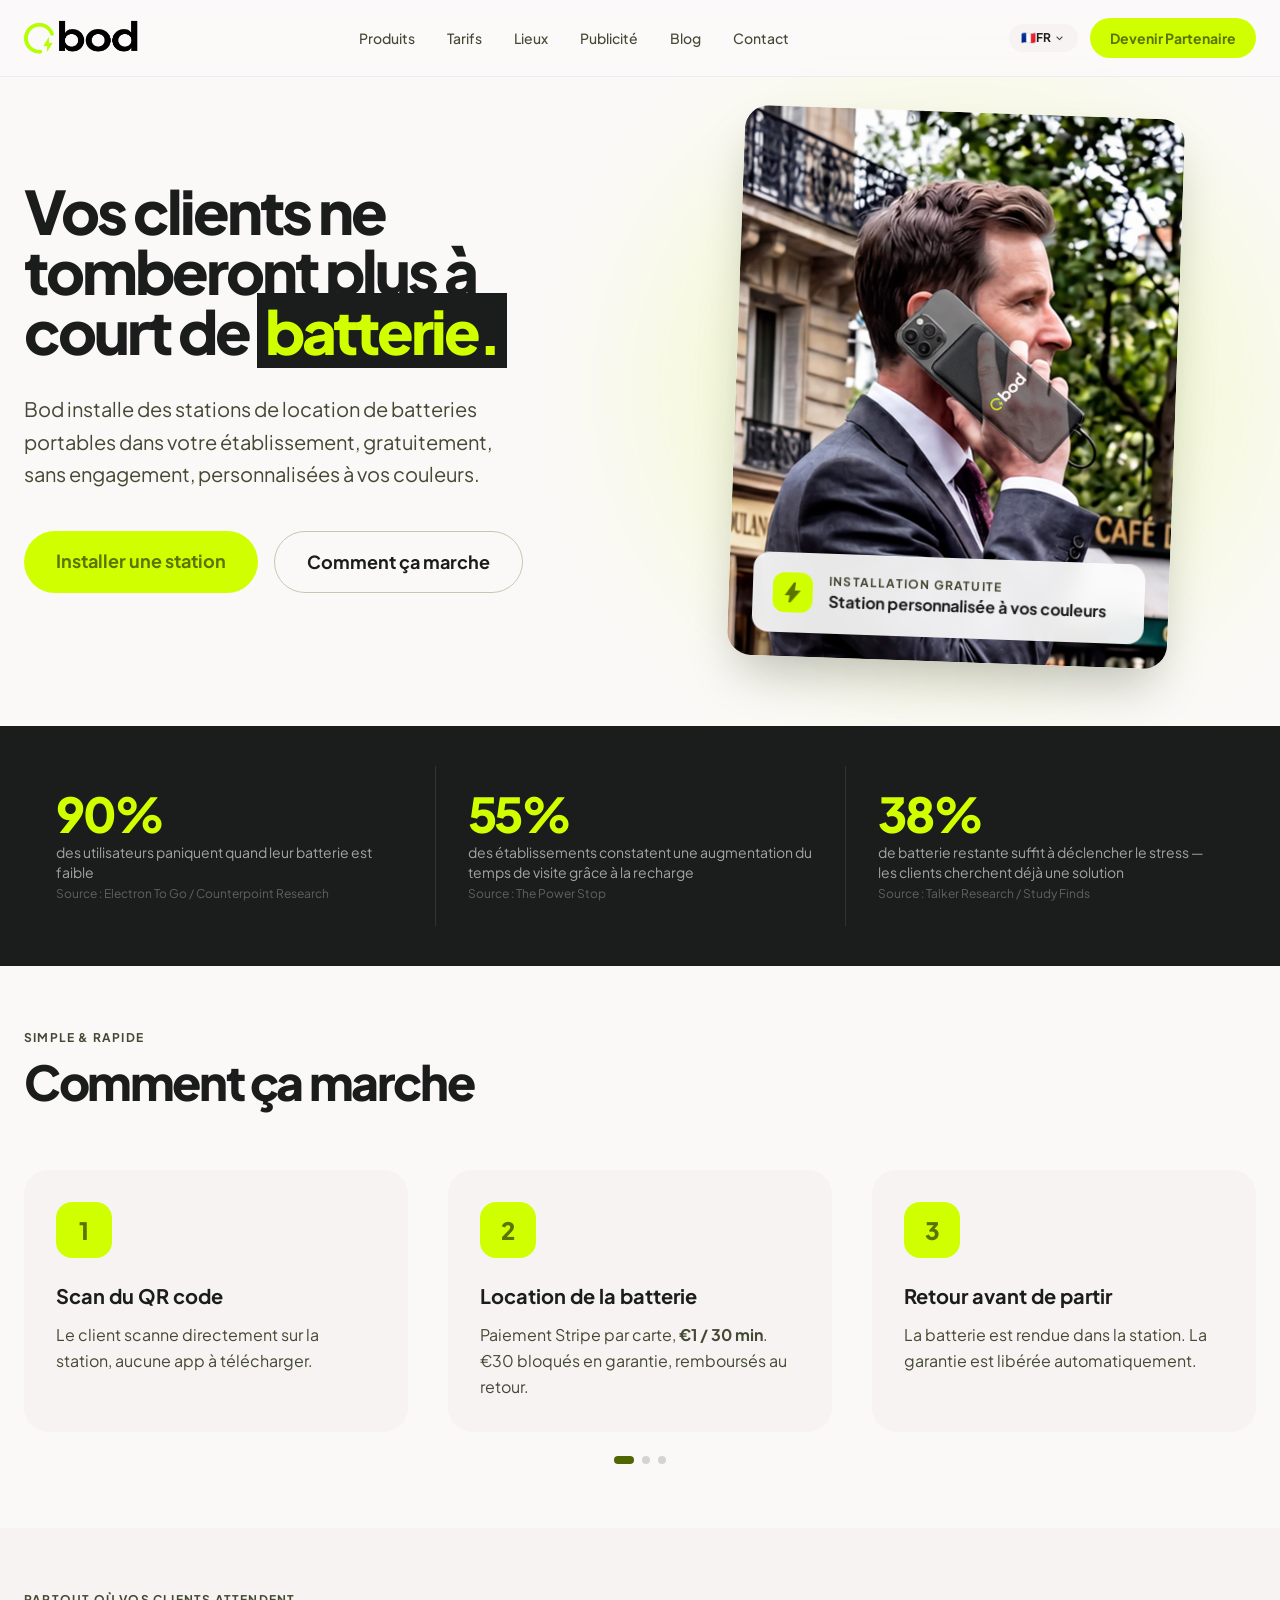
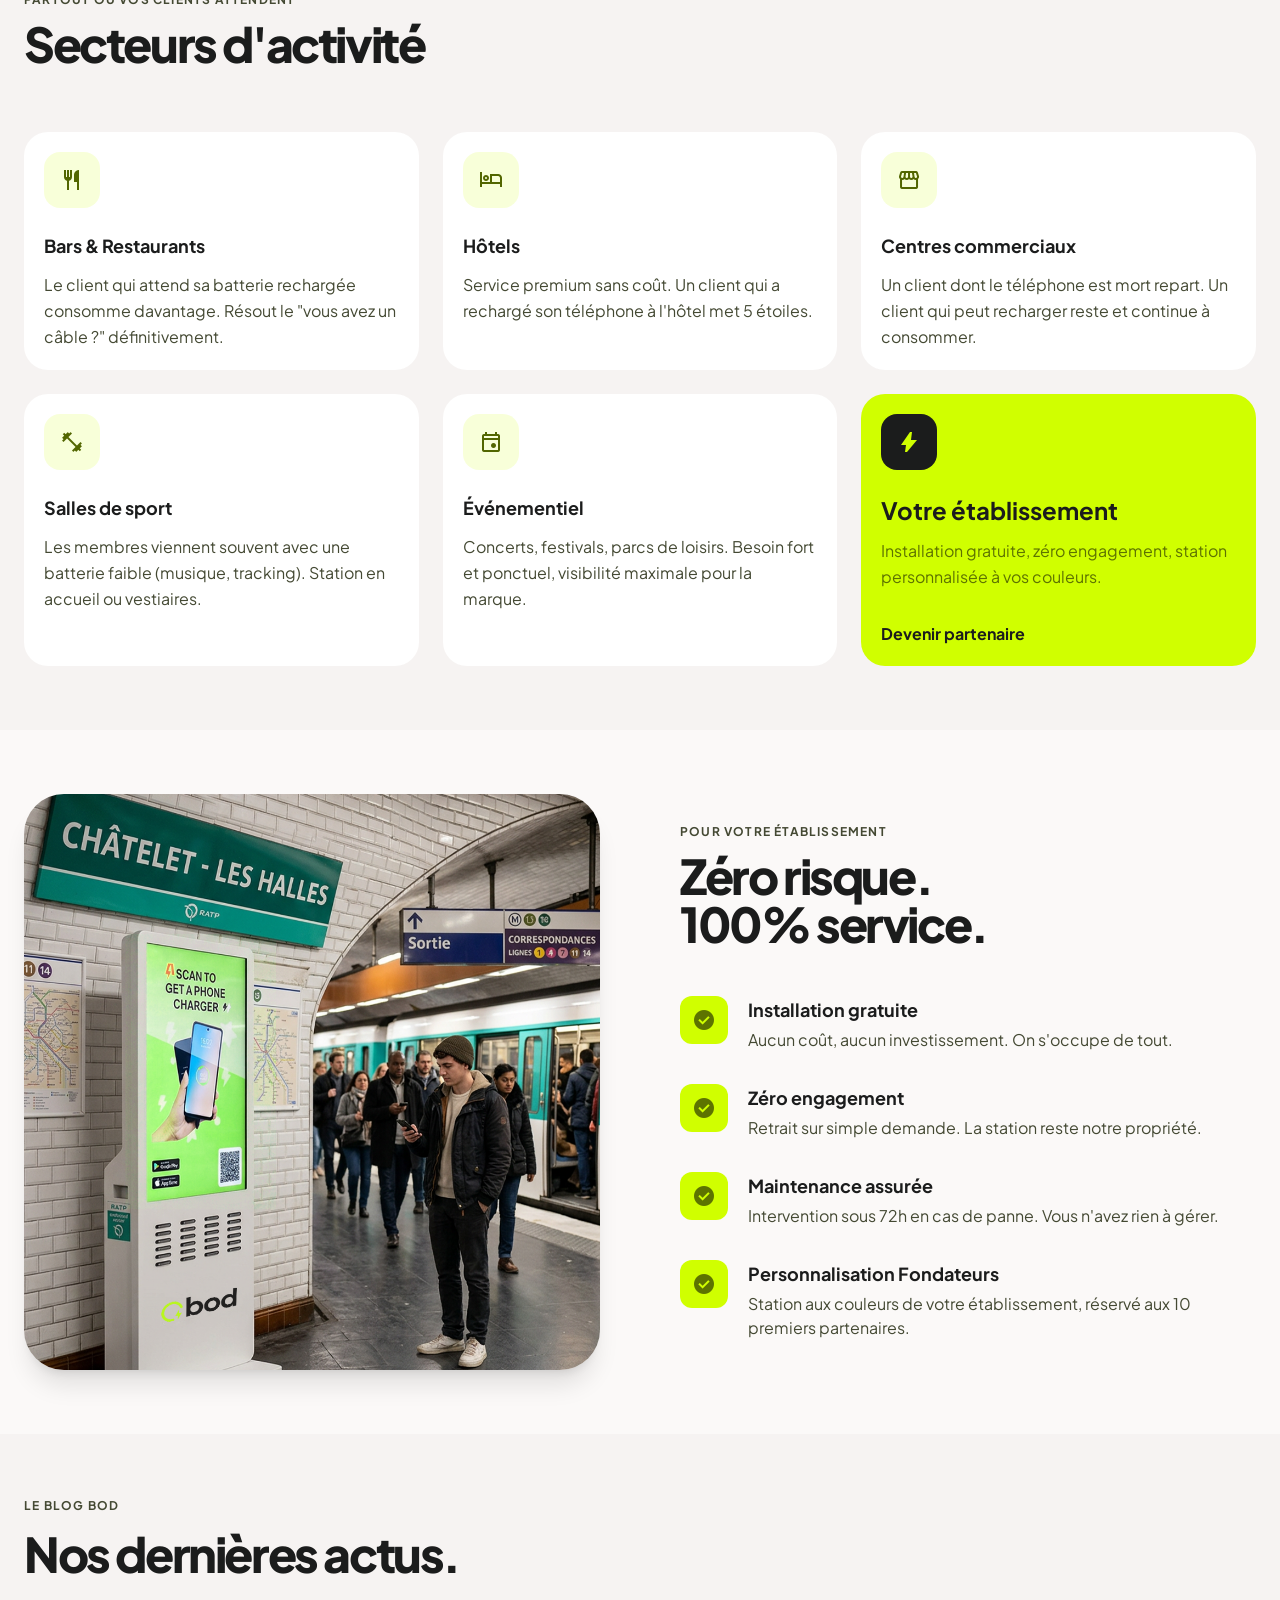
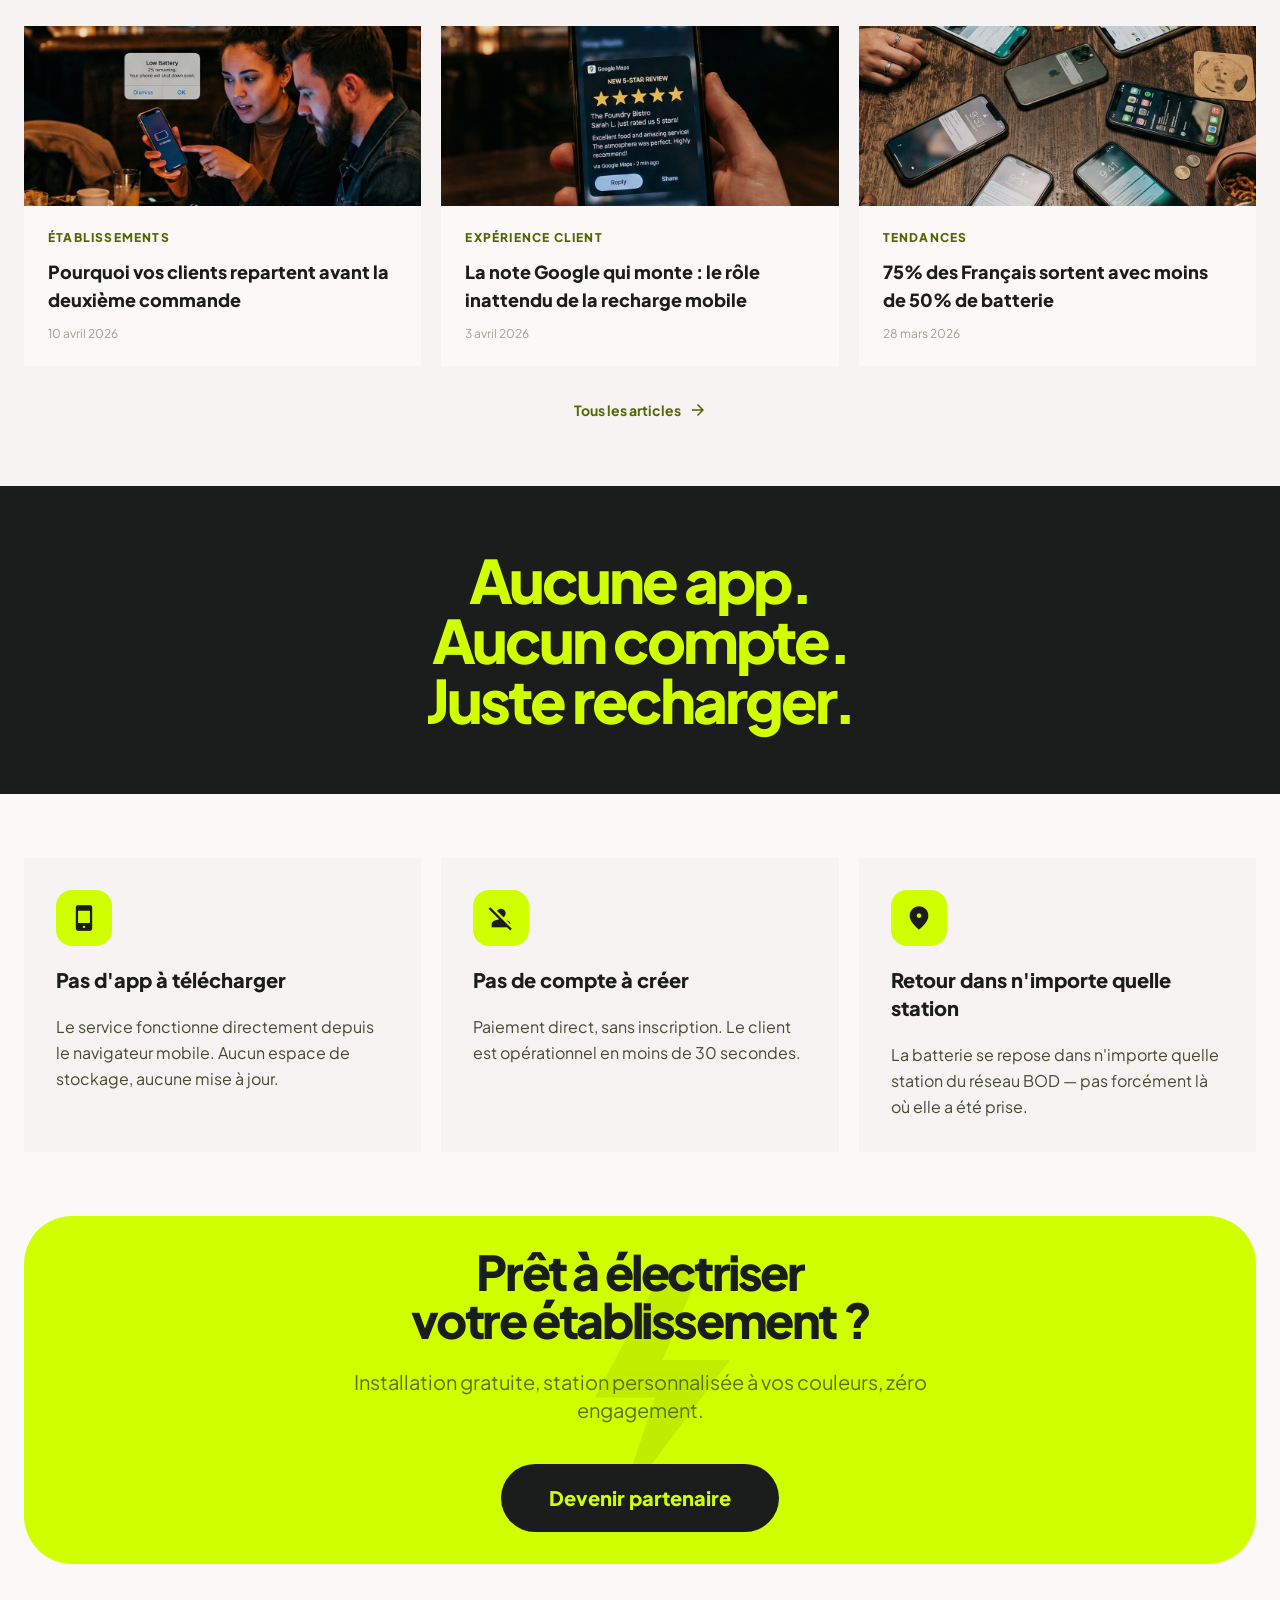
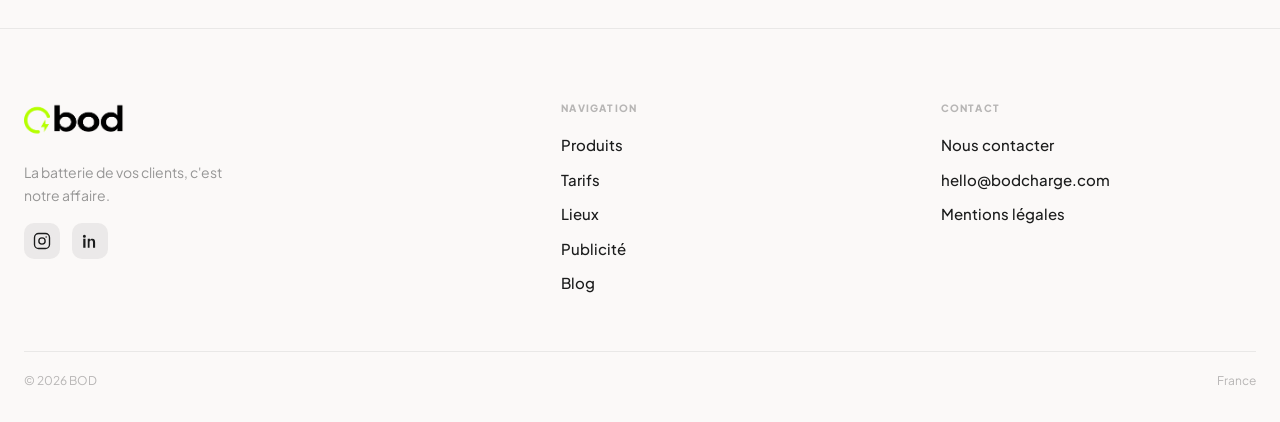
==== commit 94de1ed9: "Footer : icônes Instagram et LinkedIn sous le logo Co-Authored-By: Claude Sonnet 4.6 <noreply@anthro" ====
--- a/index.html
+++ b/index.html
@@ -553,7 +553,15 @@
         <a href="index.html" style="display:inline-block;margin-bottom:16px;">
           <img src="/images/logo-bod.png" alt="Bod" style="height:38px;width:auto;"/>
         </a>
-        <p style="font-size:.875rem;color:rgba(27,28,28,0.45);max-width:220px;line-height:1.65;margin:0 0 20px;" data-i18n="footer.tagline">La batterie de vos clients, c'est notre affaire.</p>
+        <p style="font-size:.875rem;color:rgba(27,28,28,0.45);max-width:220px;line-height:1.65;margin:0;" data-i18n="footer.tagline">La batterie de vos clients, c'est notre affaire.</p>
+        <div style="display:flex;gap:12px;margin-top:16px;">
+          <a href="https://www.instagram.com/bod.charge/" target="_blank" rel="noopener" style="display:flex;align-items:center;justify-content:center;width:36px;height:36px;border-radius:10px;background:rgba(27,28,28,0.07);transition:background .15s;" onmouseover="this.style.background='rgba(27,28,28,0.14)'" onmouseout="this.style.background='rgba(27,28,28,0.07)'">
+            <svg width="18" height="18" viewBox="0 0 24 24" fill="none" xmlns="http://www.w3.org/2000/svg"><rect x="2" y="2" width="20" height="20" rx="5.5" stroke="#1b1c1c" stroke-width="1.8"/><circle cx="12" cy="12" r="4.2" stroke="#1b1c1c" stroke-width="1.8"/><circle cx="17.5" cy="6.5" r="1" fill="#1b1c1c"/></svg>
+          </a>
+          <a href="https://www.linkedin.com/company/bodcharge/" target="_blank" rel="noopener" style="display:flex;align-items:center;justify-content:center;width:36px;height:36px;border-radius:10px;background:rgba(27,28,28,0.07);transition:background .15s;" onmouseover="this.style.background='rgba(27,28,28,0.14)'" onmouseout="this.style.background='rgba(27,28,28,0.07)'">
+            <svg width="18" height="18" viewBox="0 0 24 24" fill="none" xmlns="http://www.w3.org/2000/svg"><path d="M4.5 7.5a2 2 0 1 0 0-4 2 2 0 0 0 0 4ZM3 9h3v12H3V9Zm6 0h2.9v1.7h.1c.4-.8 1.5-1.7 3-1.7 3.2 0 3.8 2.1 3.8 4.9V21H16v-6.5c0-1.5 0-3.5-2.1-3.5-2.2 0-2.5 1.7-2.5 3.4V21H9V9Z" fill="#1b1c1c"/></svg>
+          </a>
+        </div>
       </div>
 
       <div>
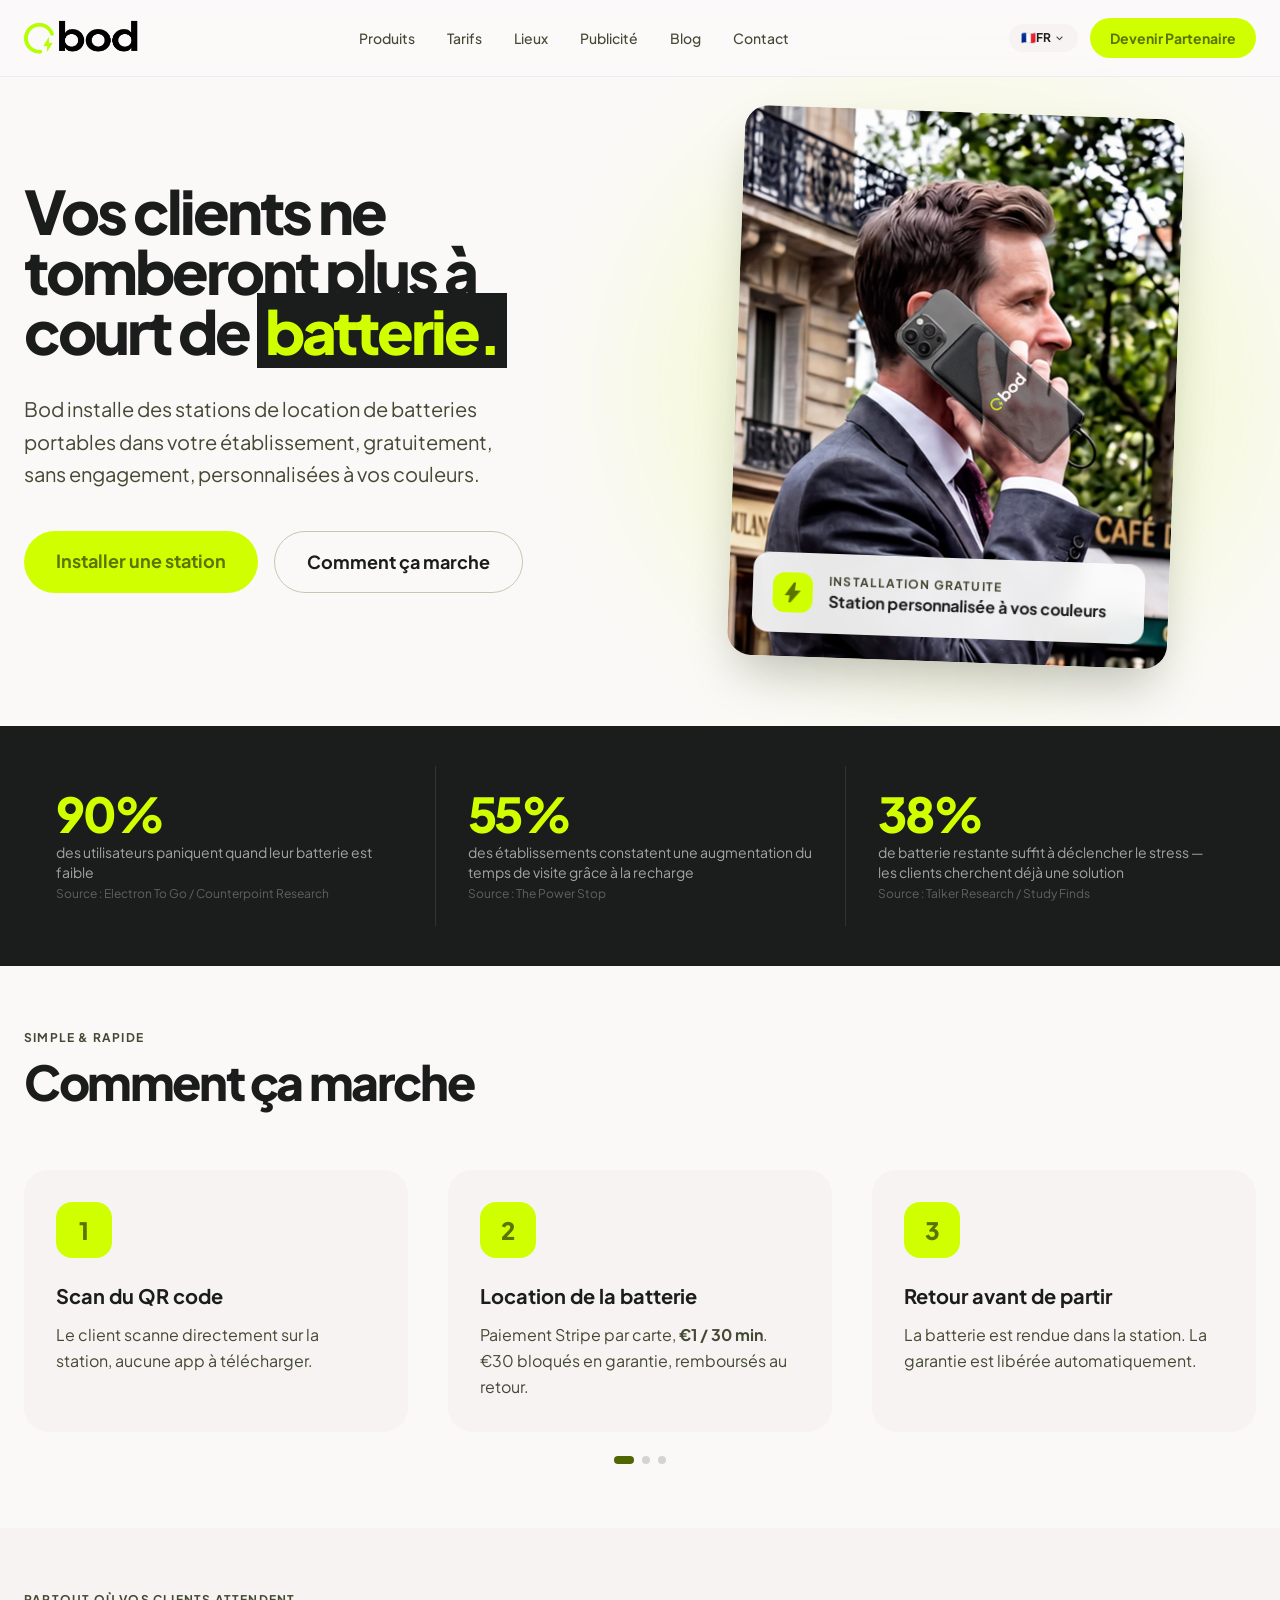
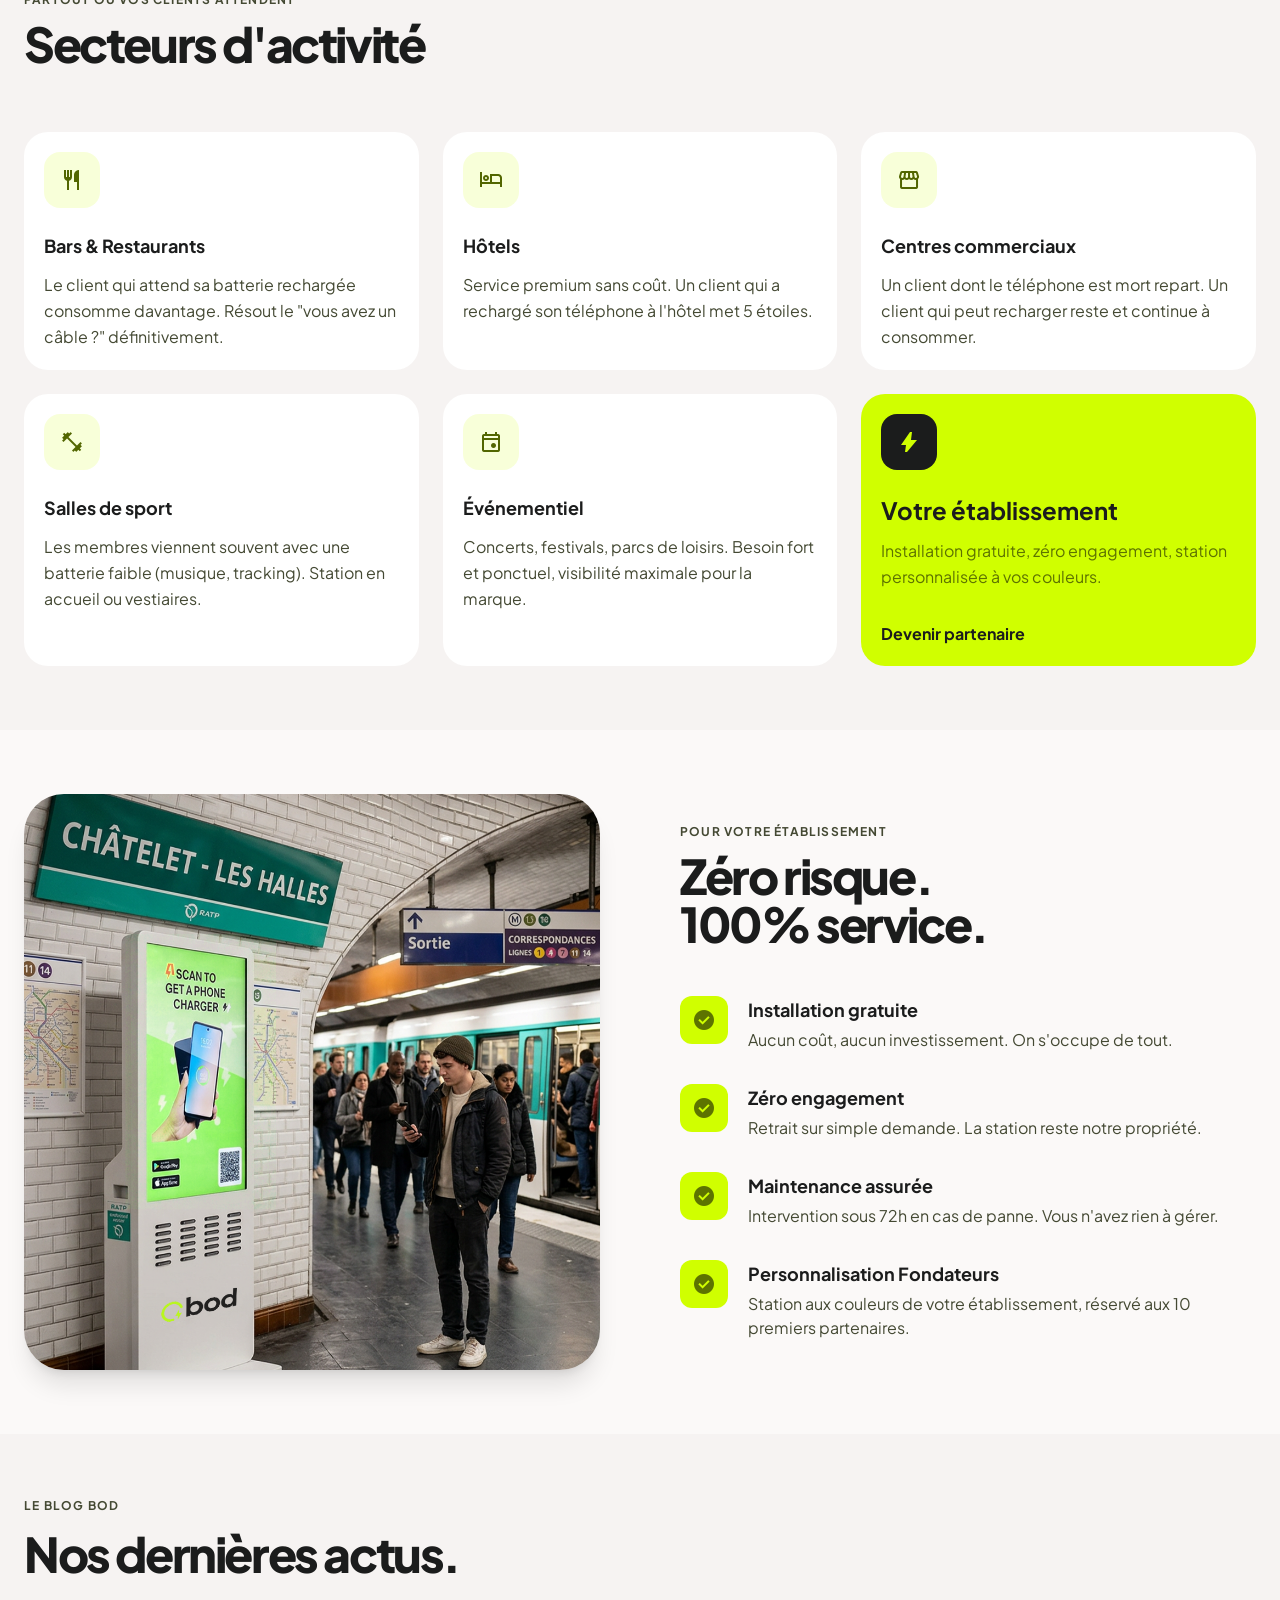
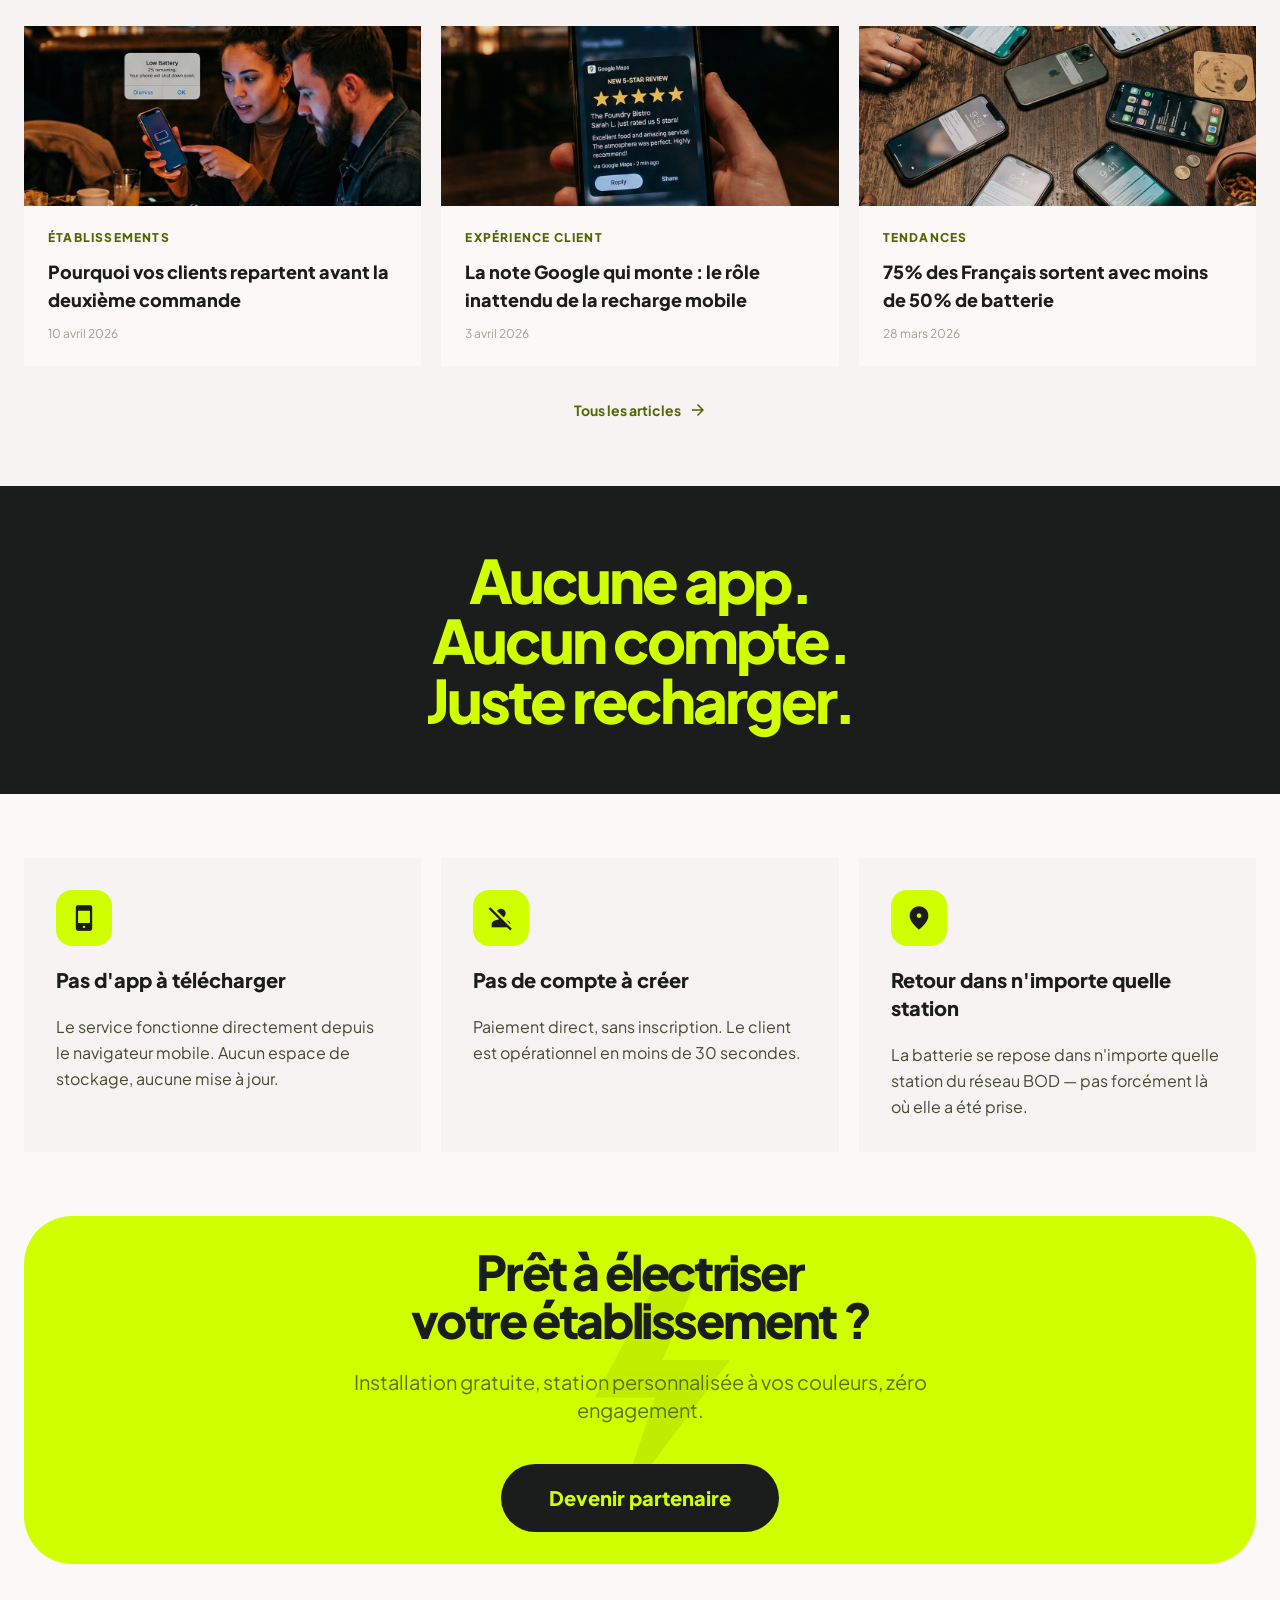
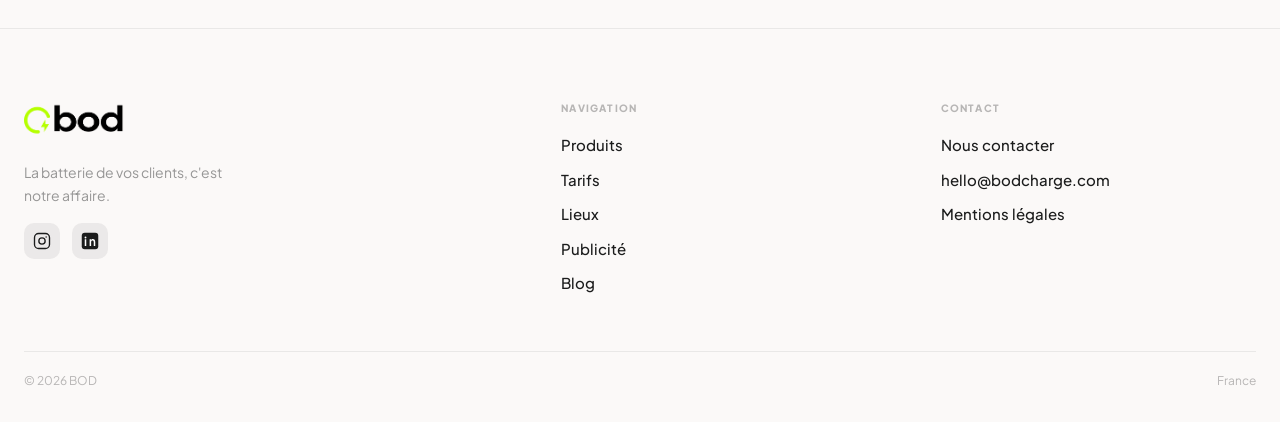
==== commit 3b3a7268: "Footer : logo LinkedIn corrigé + favicon remplacé par fiveicon.png Co-Authored-By: Claude Sonnet 4.6" ====
--- a/index.html
+++ b/index.html
@@ -10,7 +10,7 @@
 <meta name="author" content="Alexis Astier"/>
 <meta name="geo.region" content="FR"/>
 <meta name="geo.placename" content="France"/>
-<link rel="icon" type="image/svg+xml" href="data:image/svg+xml,<svg xmlns='http://www.w3.org/2000/svg' viewBox='0 0 32 32'><path d='M17.5 8L13 16.5H17L14.5 24L22 14H17.5L20 8H17.5Z' fill='%23D0FF00'/></svg>"/>
+<link rel="icon" type="image/png" href="/images/favicon.png"/>
 <!-- Open Graph -->
 <meta property="og:type" content="website"/>
 <meta property="og:url" content="https://bodcharge.com/"/>
@@ -559,7 +559,7 @@
             <svg width="18" height="18" viewBox="0 0 24 24" fill="none" xmlns="http://www.w3.org/2000/svg"><rect x="2" y="2" width="20" height="20" rx="5.5" stroke="#1b1c1c" stroke-width="1.8"/><circle cx="12" cy="12" r="4.2" stroke="#1b1c1c" stroke-width="1.8"/><circle cx="17.5" cy="6.5" r="1" fill="#1b1c1c"/></svg>
           </a>
           <a href="https://www.linkedin.com/company/bodcharge/" target="_blank" rel="noopener" style="display:flex;align-items:center;justify-content:center;width:36px;height:36px;border-radius:10px;background:rgba(27,28,28,0.07);transition:background .15s;" onmouseover="this.style.background='rgba(27,28,28,0.14)'" onmouseout="this.style.background='rgba(27,28,28,0.07)'">
-            <svg width="18" height="18" viewBox="0 0 24 24" fill="none" xmlns="http://www.w3.org/2000/svg"><path d="M4.5 7.5a2 2 0 1 0 0-4 2 2 0 0 0 0 4ZM3 9h3v12H3V9Zm6 0h2.9v1.7h.1c.4-.8 1.5-1.7 3-1.7 3.2 0 3.8 2.1 3.8 4.9V21H16v-6.5c0-1.5 0-3.5-2.1-3.5-2.2 0-2.5 1.7-2.5 3.4V21H9V9Z" fill="#1b1c1c"/></svg>
+            <svg width="18" height="18" viewBox="0 0 24 24" fill="#1b1c1c" xmlns="http://www.w3.org/2000/svg"><rect x="1" y="1" width="22" height="22" rx="4" fill="#1b1c1c"/><path d="M7 9.5H5v9h2v-9ZM6 8.5a1.25 1.25 0 1 0 0-2.5 1.25 1.25 0 0 0 0 2.5ZM19 13.2c0-2.5-1.1-4-3.2-4-1.1 0-2 .6-2.3 1.5V9.5h-2v9h2v-5c0-1.3.6-2.2 1.8-2.2 1.1 0 1.7.8 1.7 2.2v5H19v-5.3Z" fill="white"/></svg>
           </a>
         </div>
       </div>
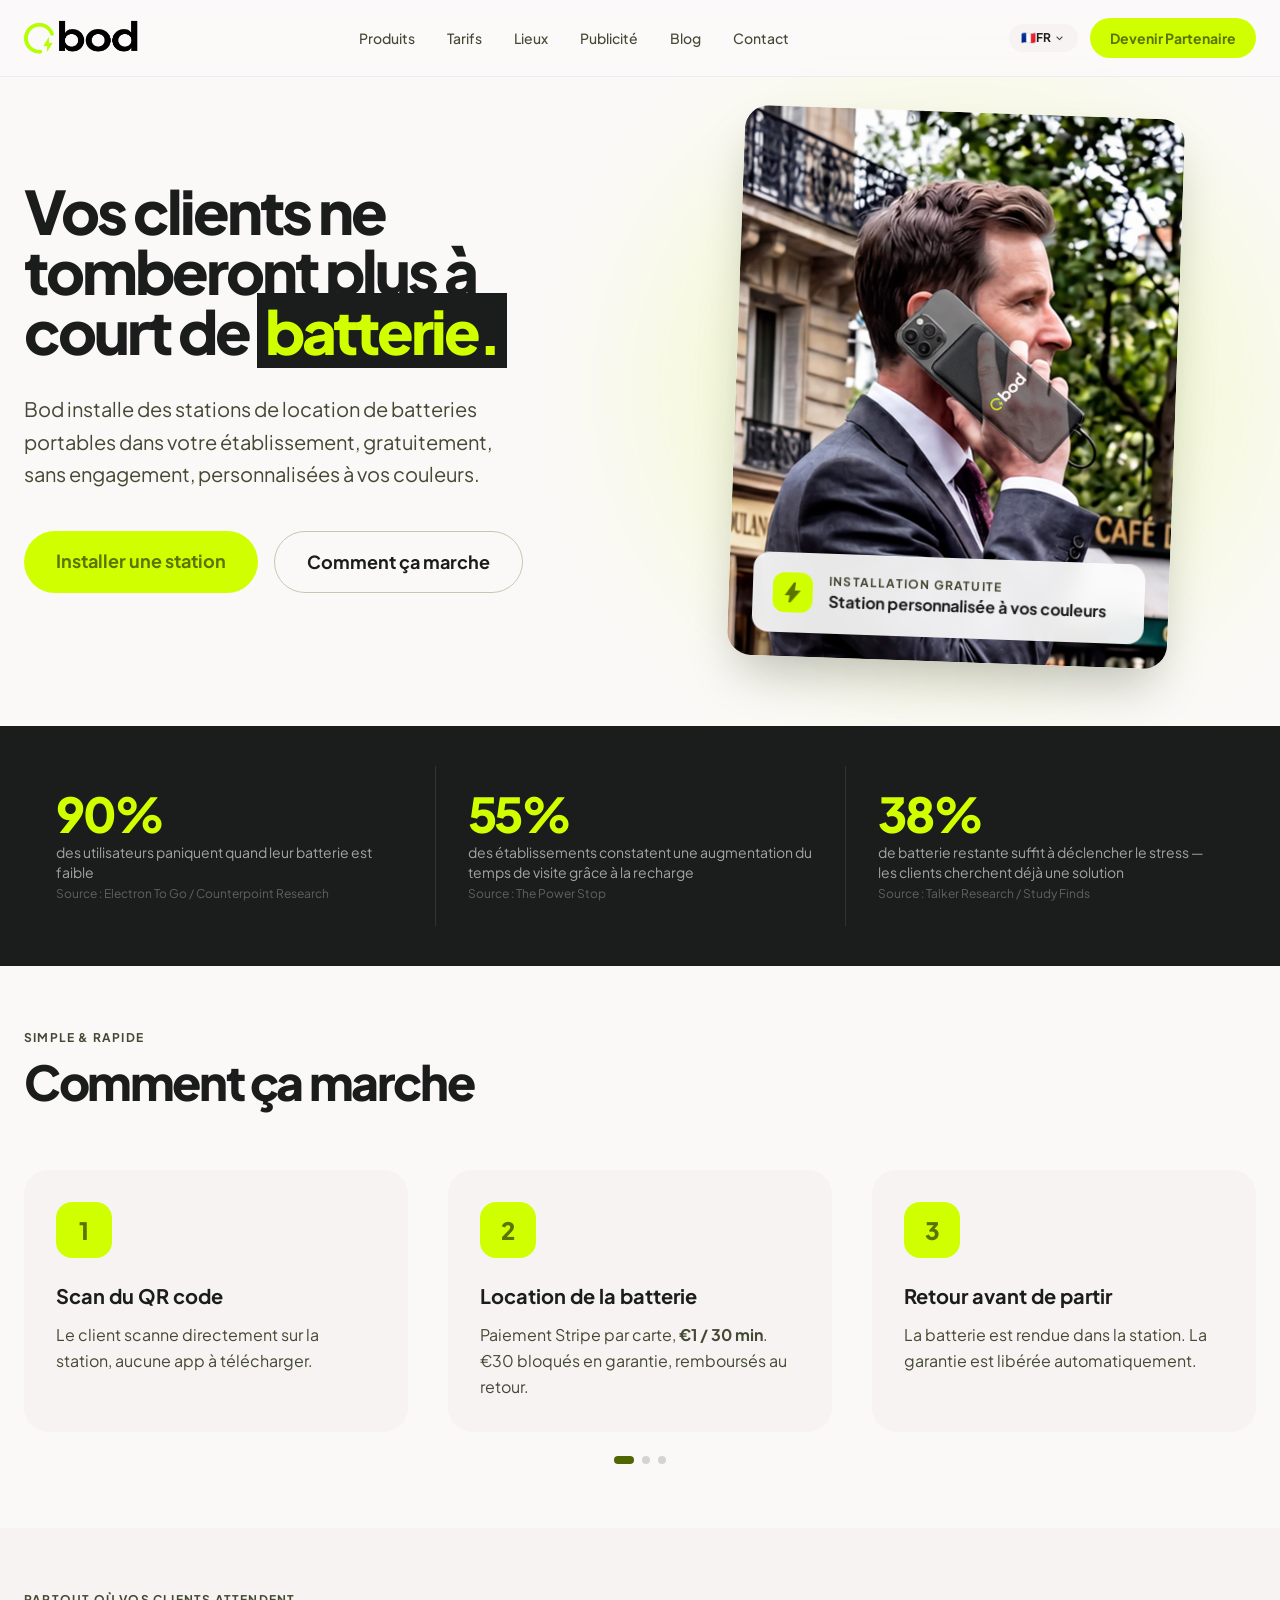
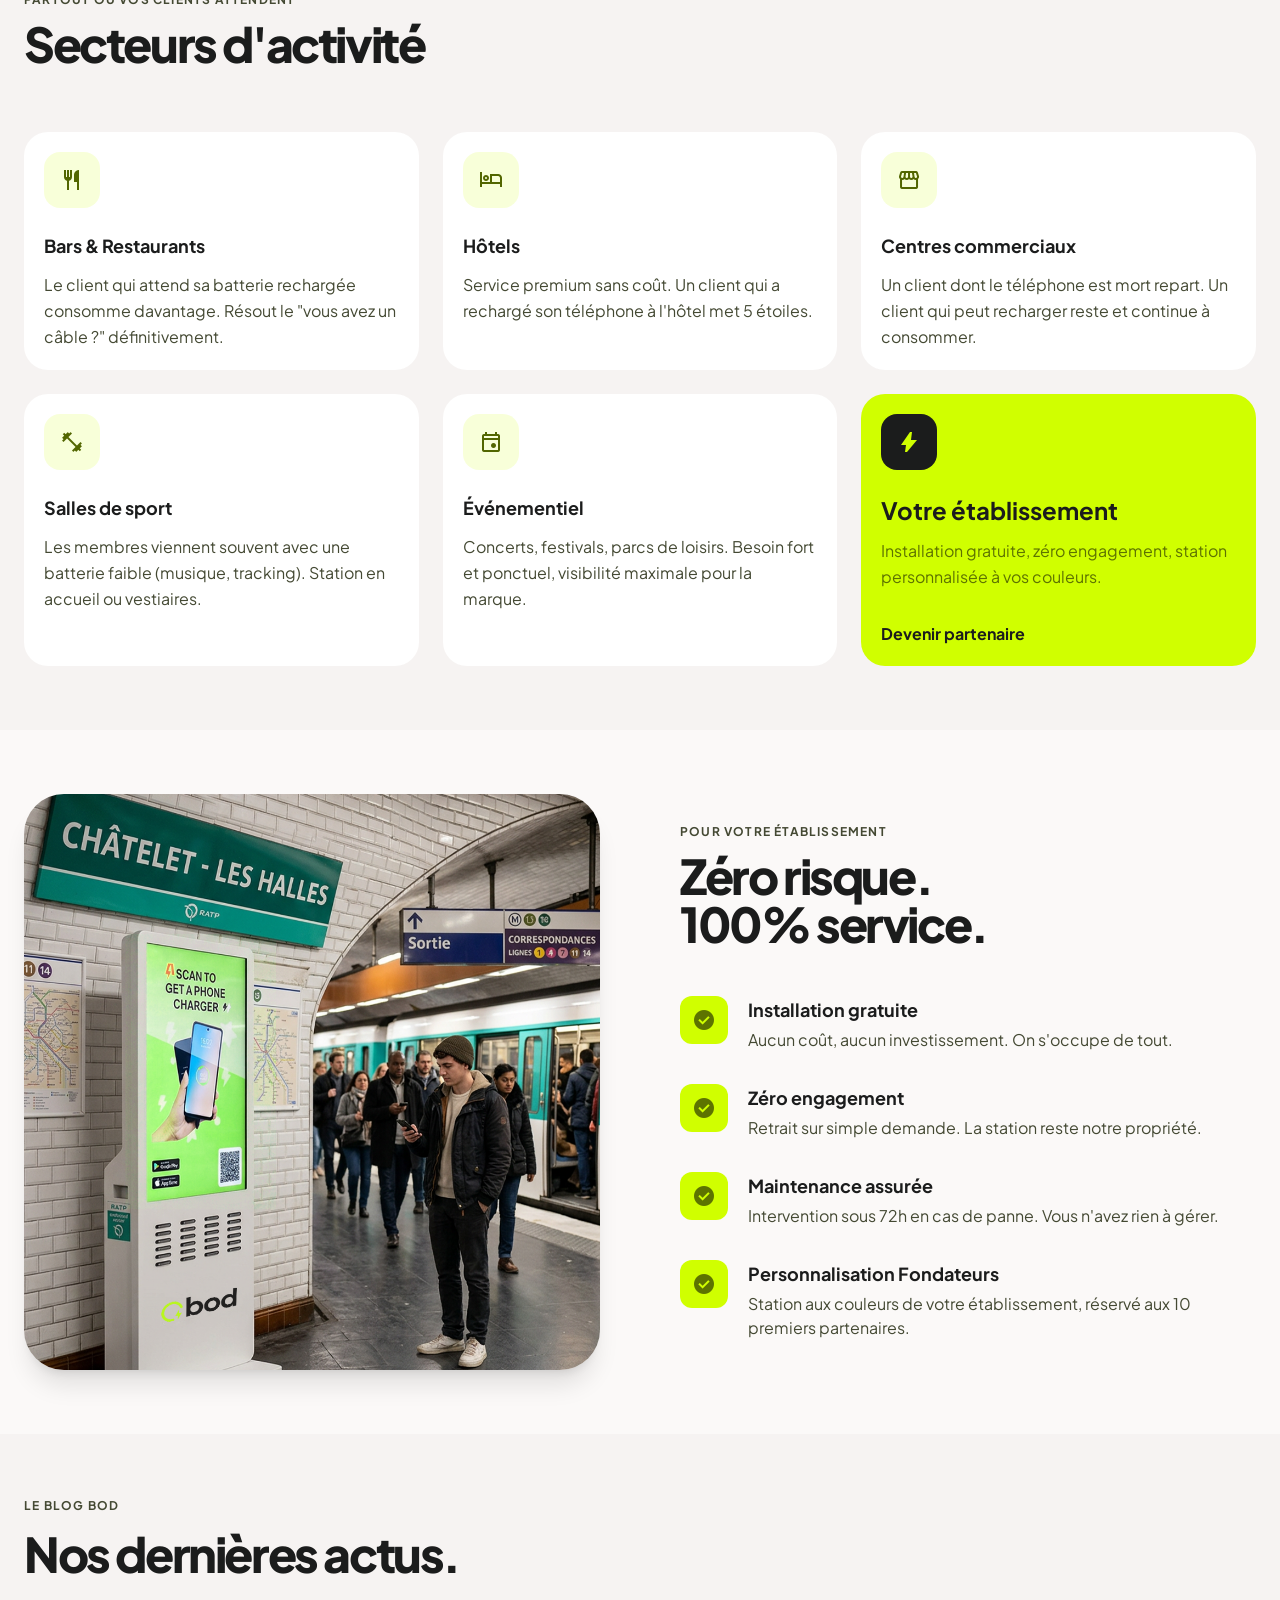
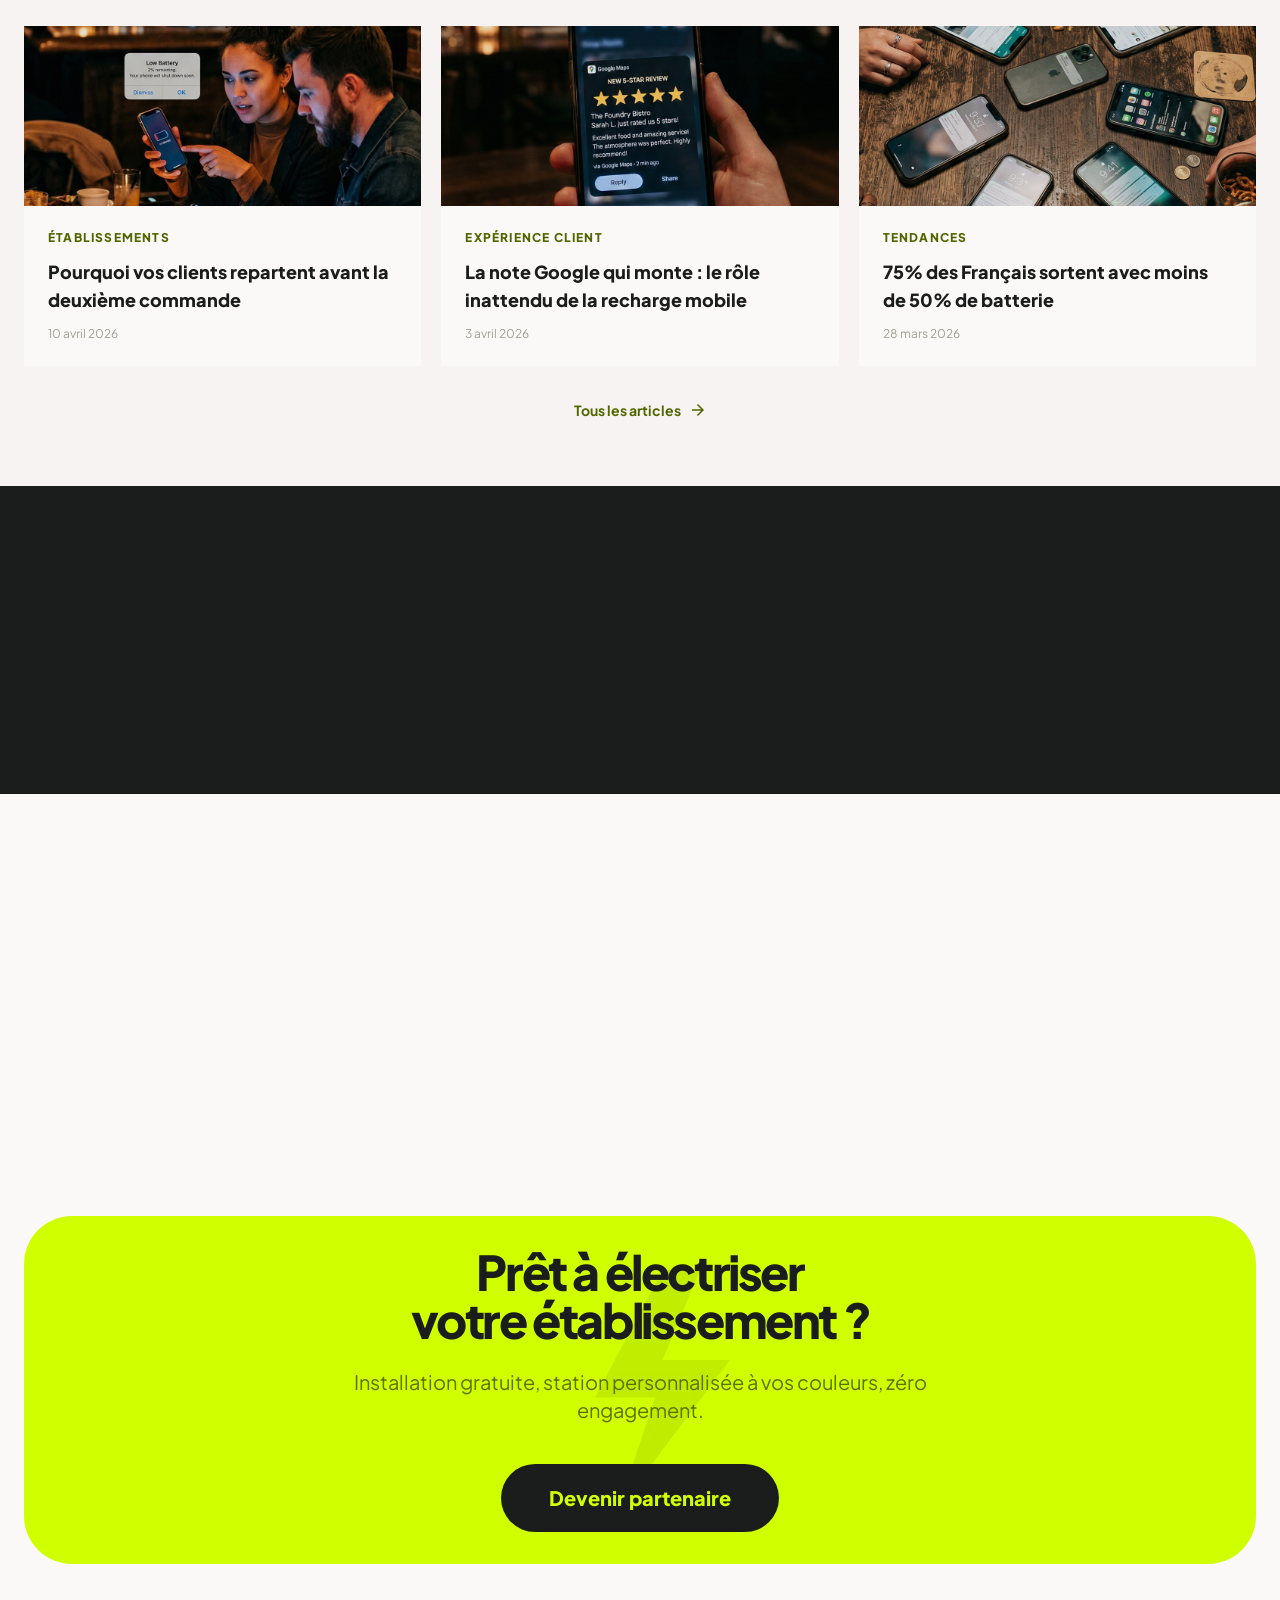
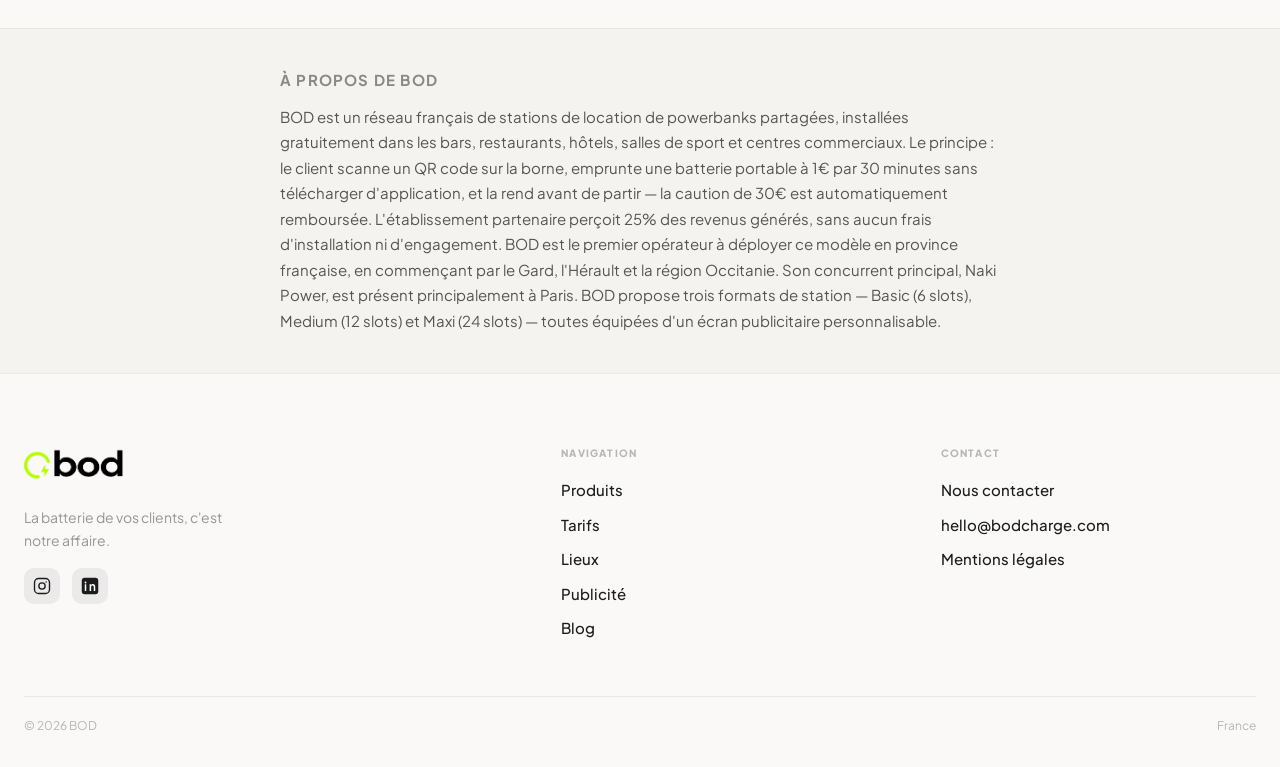
==== commit c7902f98: "GEO : robots.txt crawlers IA, llms.txt enrichi, schemas JSON-LD + bloc définition - robots.txt : GPT" ====
--- a/index.html
+++ b/index.html
@@ -10,7 +10,8 @@
 <meta name="author" content="Alexis Astier"/>
 <meta name="geo.region" content="FR"/>
 <meta name="geo.placename" content="France"/>
-<link rel="icon" type="image/png" href="/images/favicon.png"/>
+<link rel="icon" type="image/png" href="/images/favicon.png?v=2"/>
+<link rel="shortcut icon" href="/images/favicon.png?v=2"/>
 <!-- Open Graph -->
 <meta property="og:type" content="website"/>
 <meta property="og:url" content="https://bodcharge.com/"/>
@@ -118,7 +119,11 @@
     "addressCountry": "FR"
   },
   "priceRange": "€",
-  "knowsAbout": ["location powerbank", "recharge mobile", "station de recharge", "batteries portables"]
+  "knowsAbout": ["location powerbank", "recharge mobile", "station de recharge", "batteries portables"],
+  "sameAs": [
+    "https://www.linkedin.com/company/113140043",
+    "https://www.instagram.com/bod.charge"
+  ]
 }
 </script>
 <script type="application/ld+json">
@@ -544,6 +549,16 @@
 
 </main>
 
+<!-- ABOUT BOD — bloc définition pour indexation IA -->
+<section style="background:#f5f3f0;border-top:1px solid rgba(0,0,0,0.06);padding:40px 24px;">
+  <div style="max-width:720px;margin:0 auto;">
+    <h2 style="font-size:15px;font-weight:700;text-transform:uppercase;letter-spacing:0.08em;color:#888;margin-bottom:12px;">À propos de BOD</h2>
+    <p style="font-size:15px;line-height:1.7;color:#555;">
+      BOD est un réseau français de stations de location de powerbanks partagées, installées gratuitement dans les bars, restaurants, hôtels, salles de sport et centres commerciaux. Le principe : le client scanne un QR code sur la borne, emprunte une batterie portable à 1€ par 30 minutes sans télécharger d'application, et la rend avant de partir — la caution de 30€ est automatiquement remboursée. L'établissement partenaire perçoit 25% des revenus générés, sans aucun frais d'installation ni d'engagement. BOD est le premier opérateur à déployer ce modèle en province française, en commençant par le Gard, l'Hérault et la région Occitanie. Son concurrent principal, Naki Power, est présent principalement à Paris. BOD propose trois formats de station — Basic (6 slots), Medium (12 slots) et Maxi (24 slots) — toutes équipées d'un écran publicitaire personnalisable.
+    </p>
+  </div>
+</section>
+
 <!-- FOOTER -->
 <footer style="background:#fbf9f8;border-top:1px solid rgba(27,28,28,0.08);padding:clamp(48px,7vw,72px) 24px 32px;">
   <div style="max-width:1280px;margin:0 auto;">
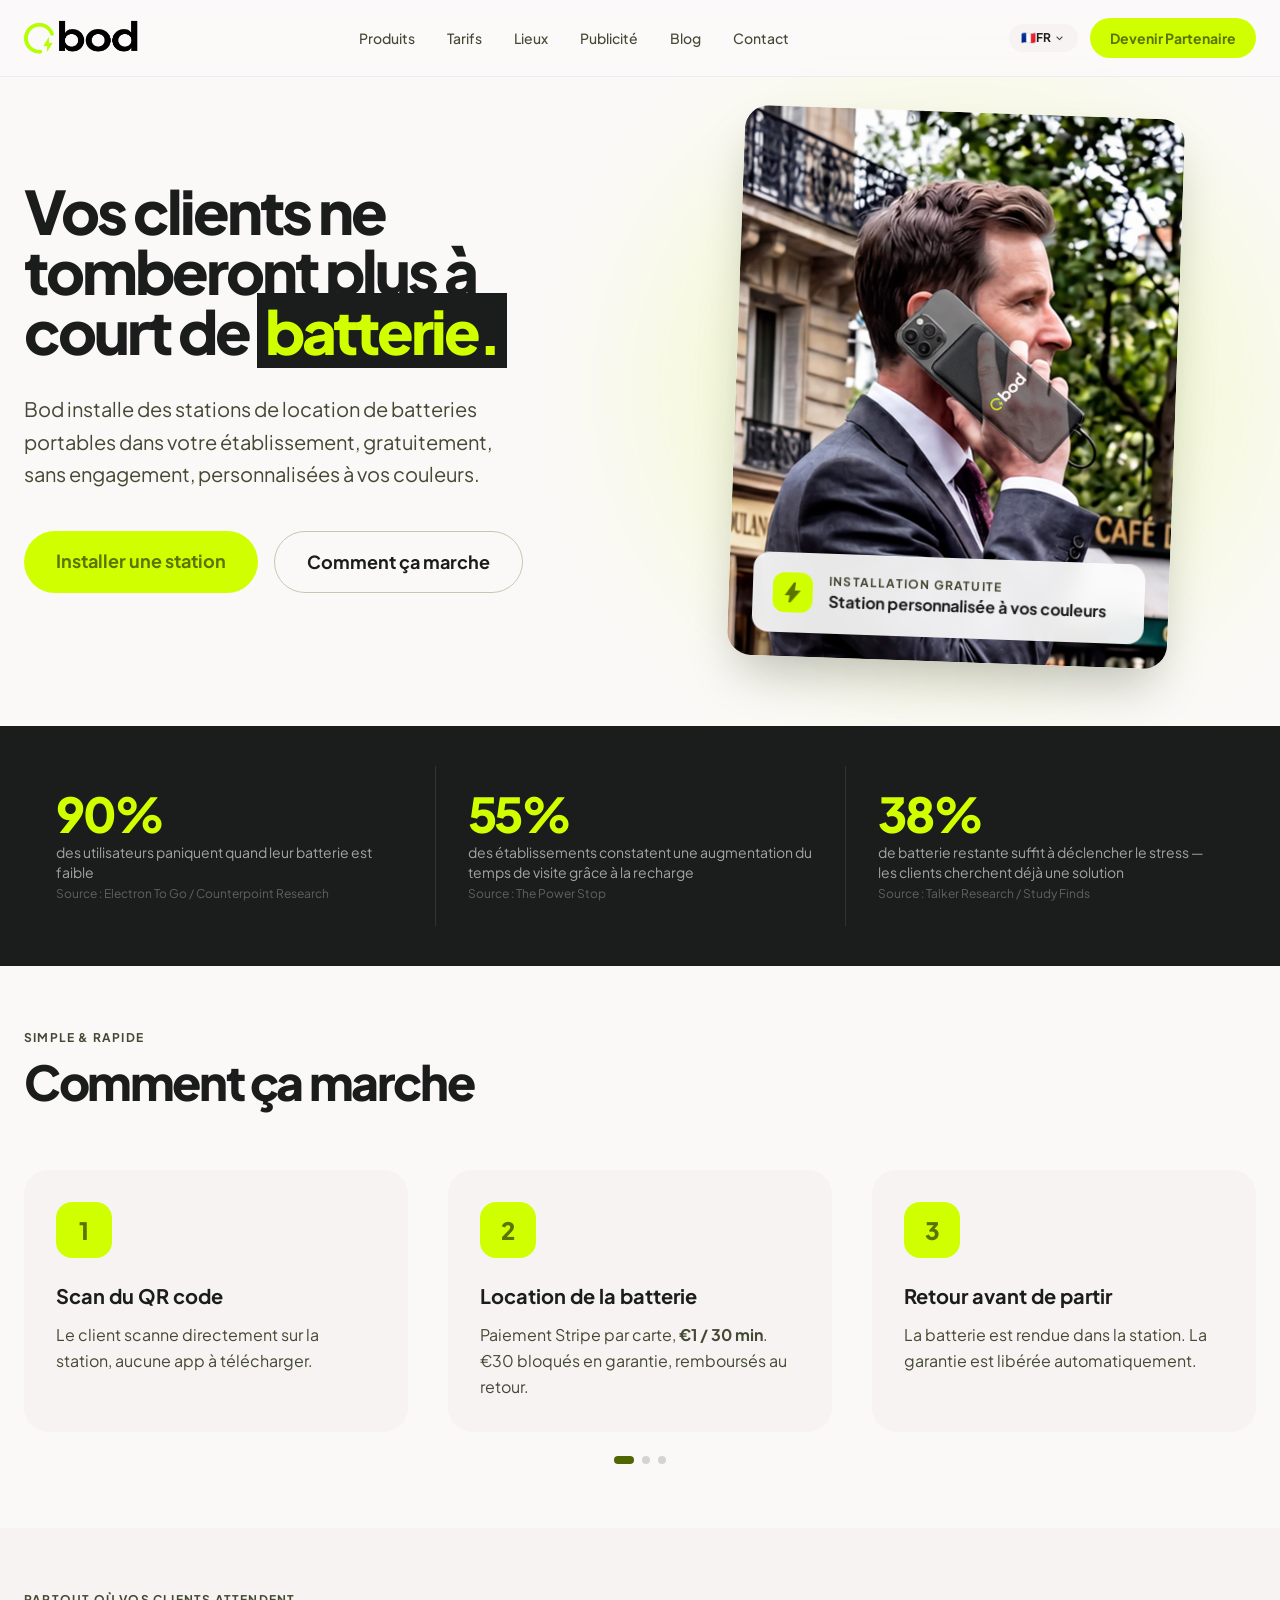
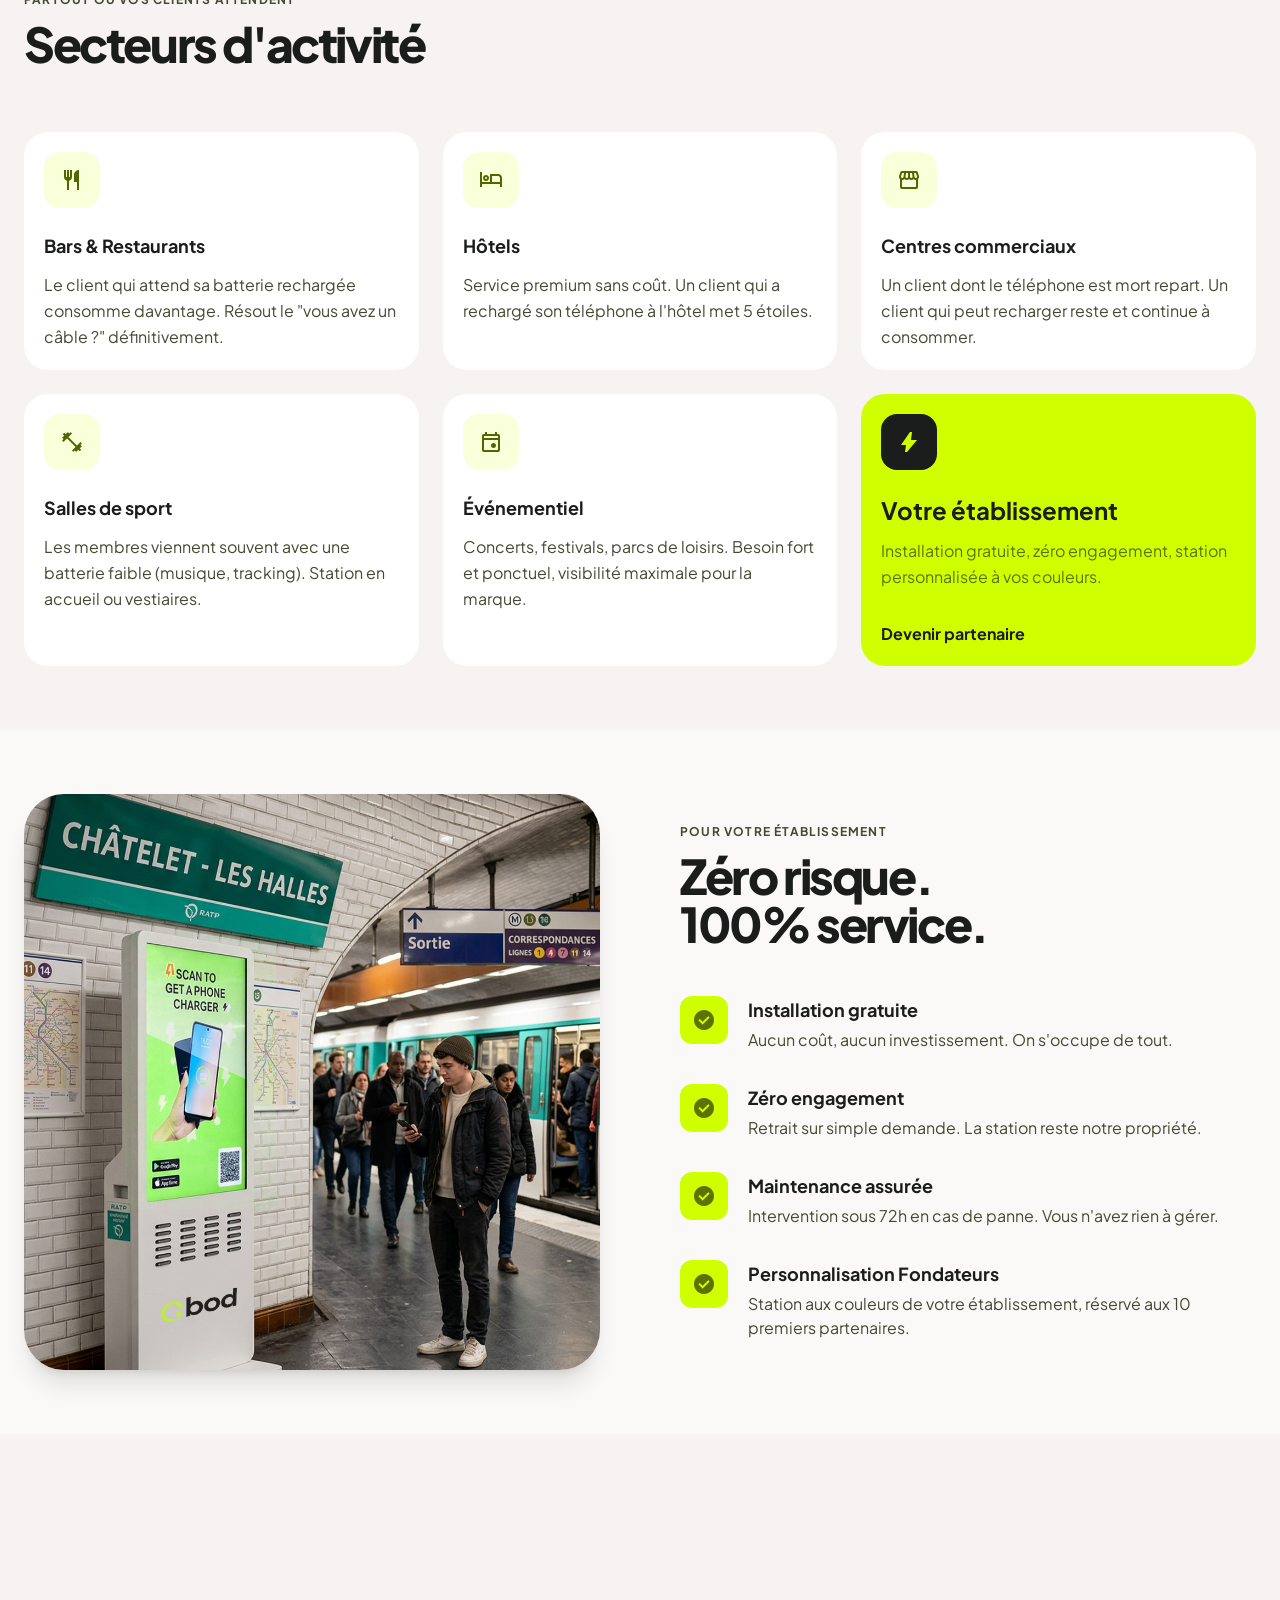
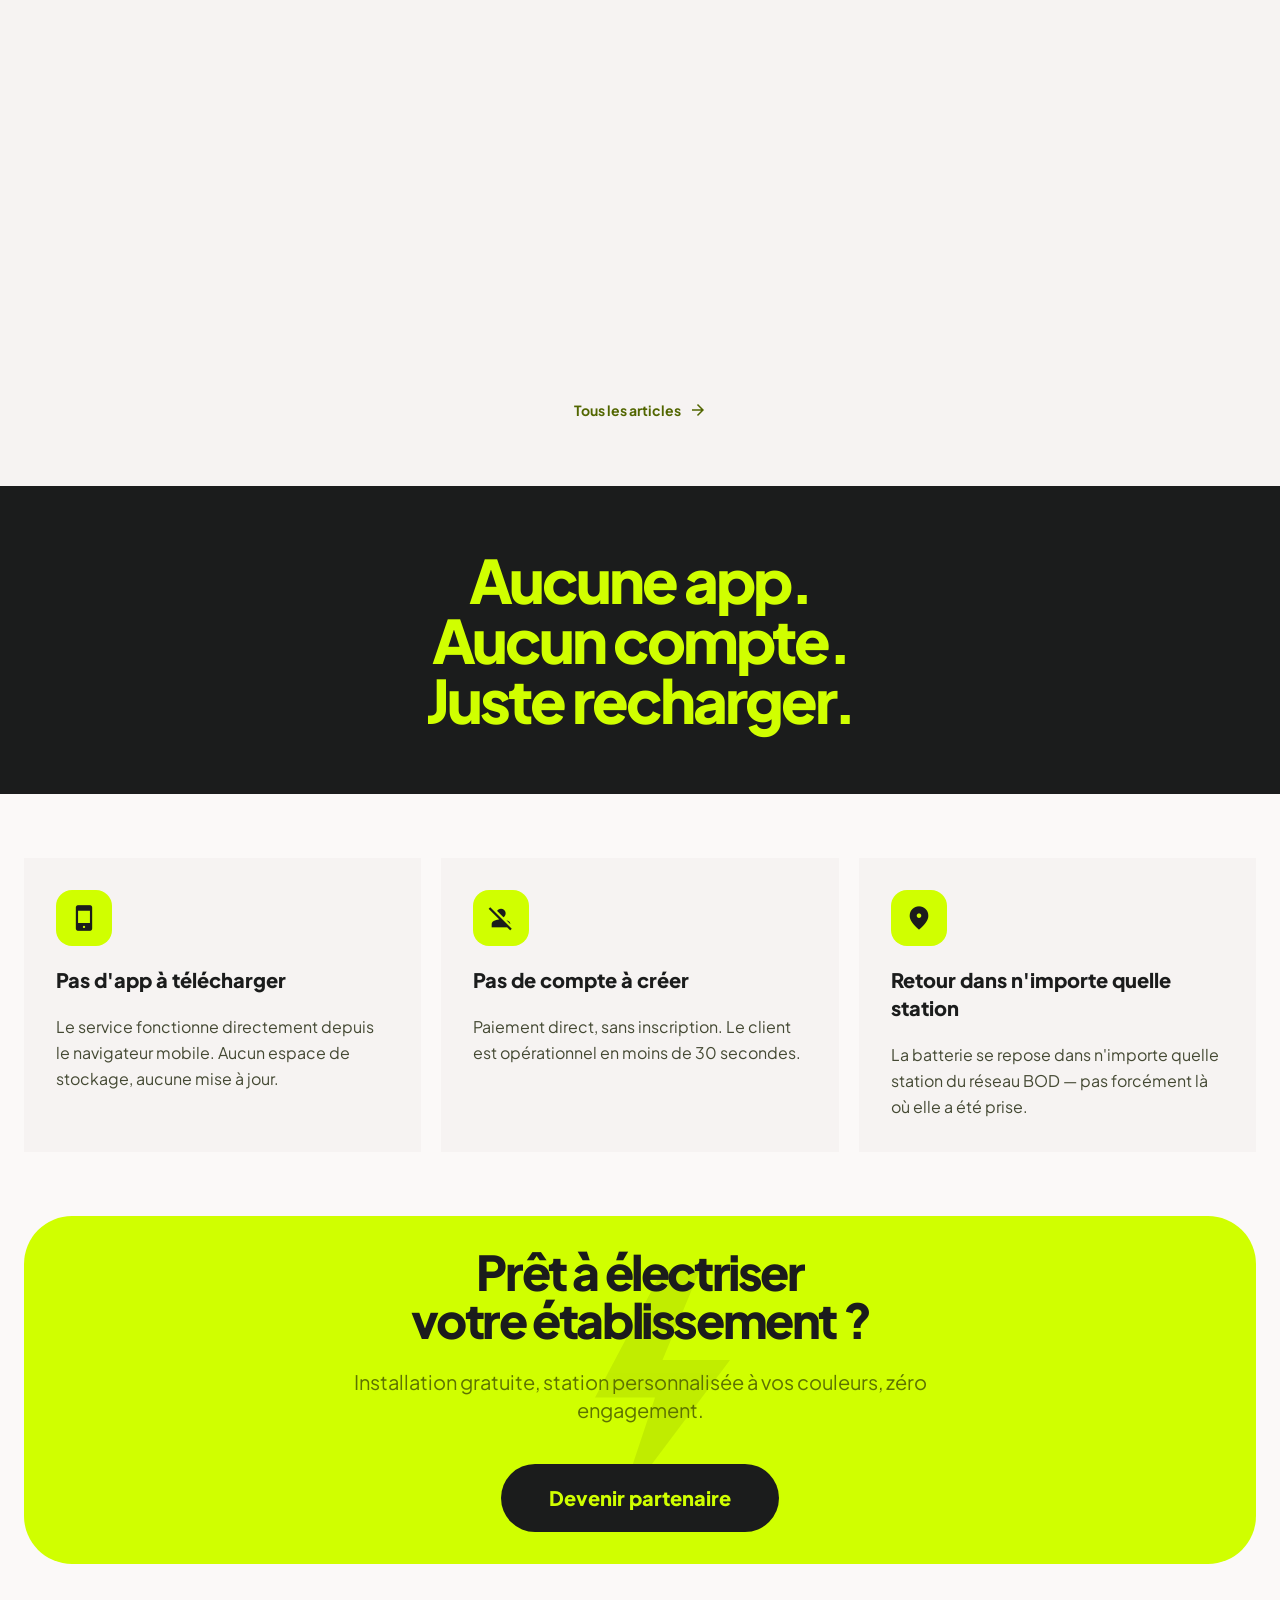
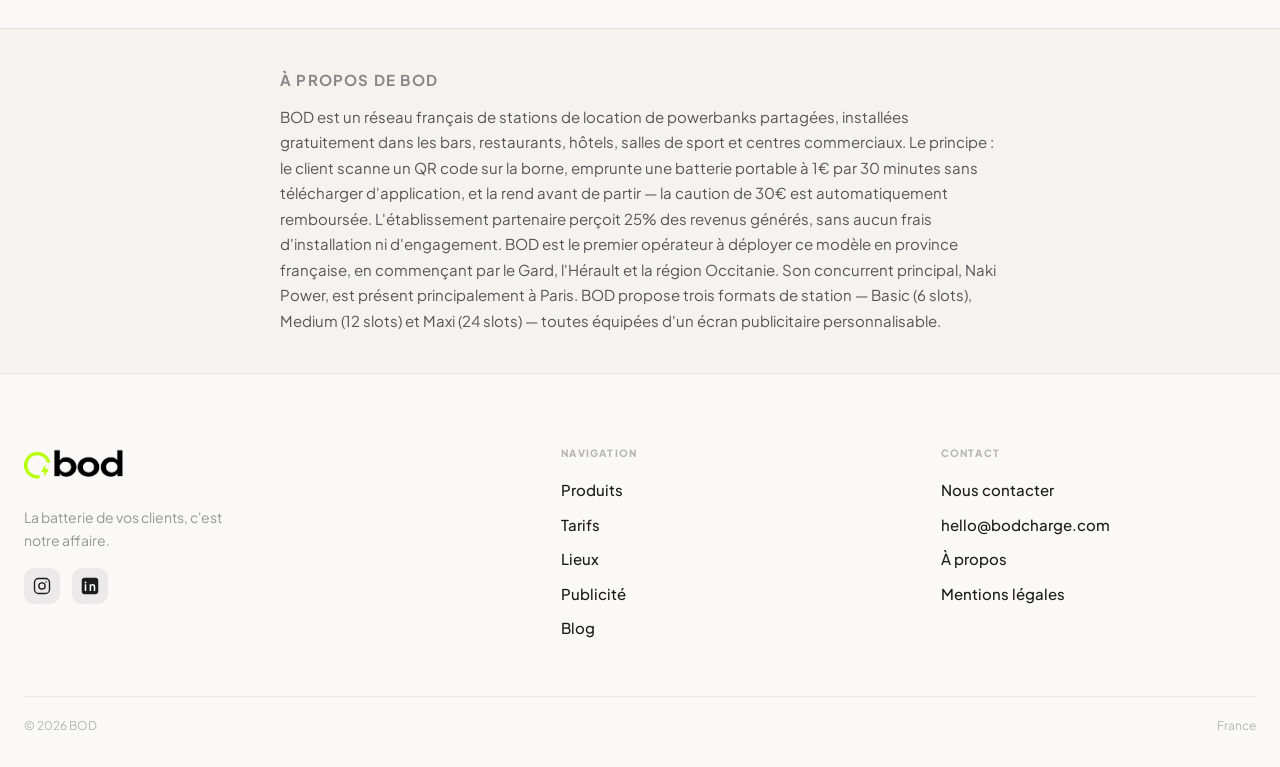
==== commit b2596047: "GEO : page À propos + lien footer sur toutes les pages + sitemap - a-propos.html : nouvelle page ave" ====
--- a/index.html
+++ b/index.html
@@ -595,6 +595,7 @@
         <div style="display:flex;flex-direction:column;gap:12px;">
           <a href="contact.html" style="font-size:.9375rem;font-weight:500;color:#1b1c1c;text-decoration:none;transition:opacity .15s;" onmouseover="this.style.opacity='.4'" onmouseout="this.style.opacity='1'">Nous contacter</a>
           <a href="mailto:hello@bodcharge.com" style="font-size:.9375rem;font-weight:500;color:#1b1c1c;text-decoration:none;transition:opacity .15s;" onmouseover="this.style.opacity='.4'" onmouseout="this.style.opacity='1'">hello@bodcharge.com</a>
+          <a href="a-propos.html" style="font-size:.9375rem;font-weight:500;color:#1b1c1c;text-decoration:none;transition:opacity .15s;" onmouseover="this.style.opacity='.4'" onmouseout="this.style.opacity='1'">À propos</a>
           <a href="mentions-legales.html" style="font-size:.9375rem;font-weight:500;color:#1b1c1c;text-decoration:none;transition:opacity .15s;" onmouseover="this.style.opacity='.4'" onmouseout="this.style.opacity='1'">Mentions légales</a>
         </div>
       </div>
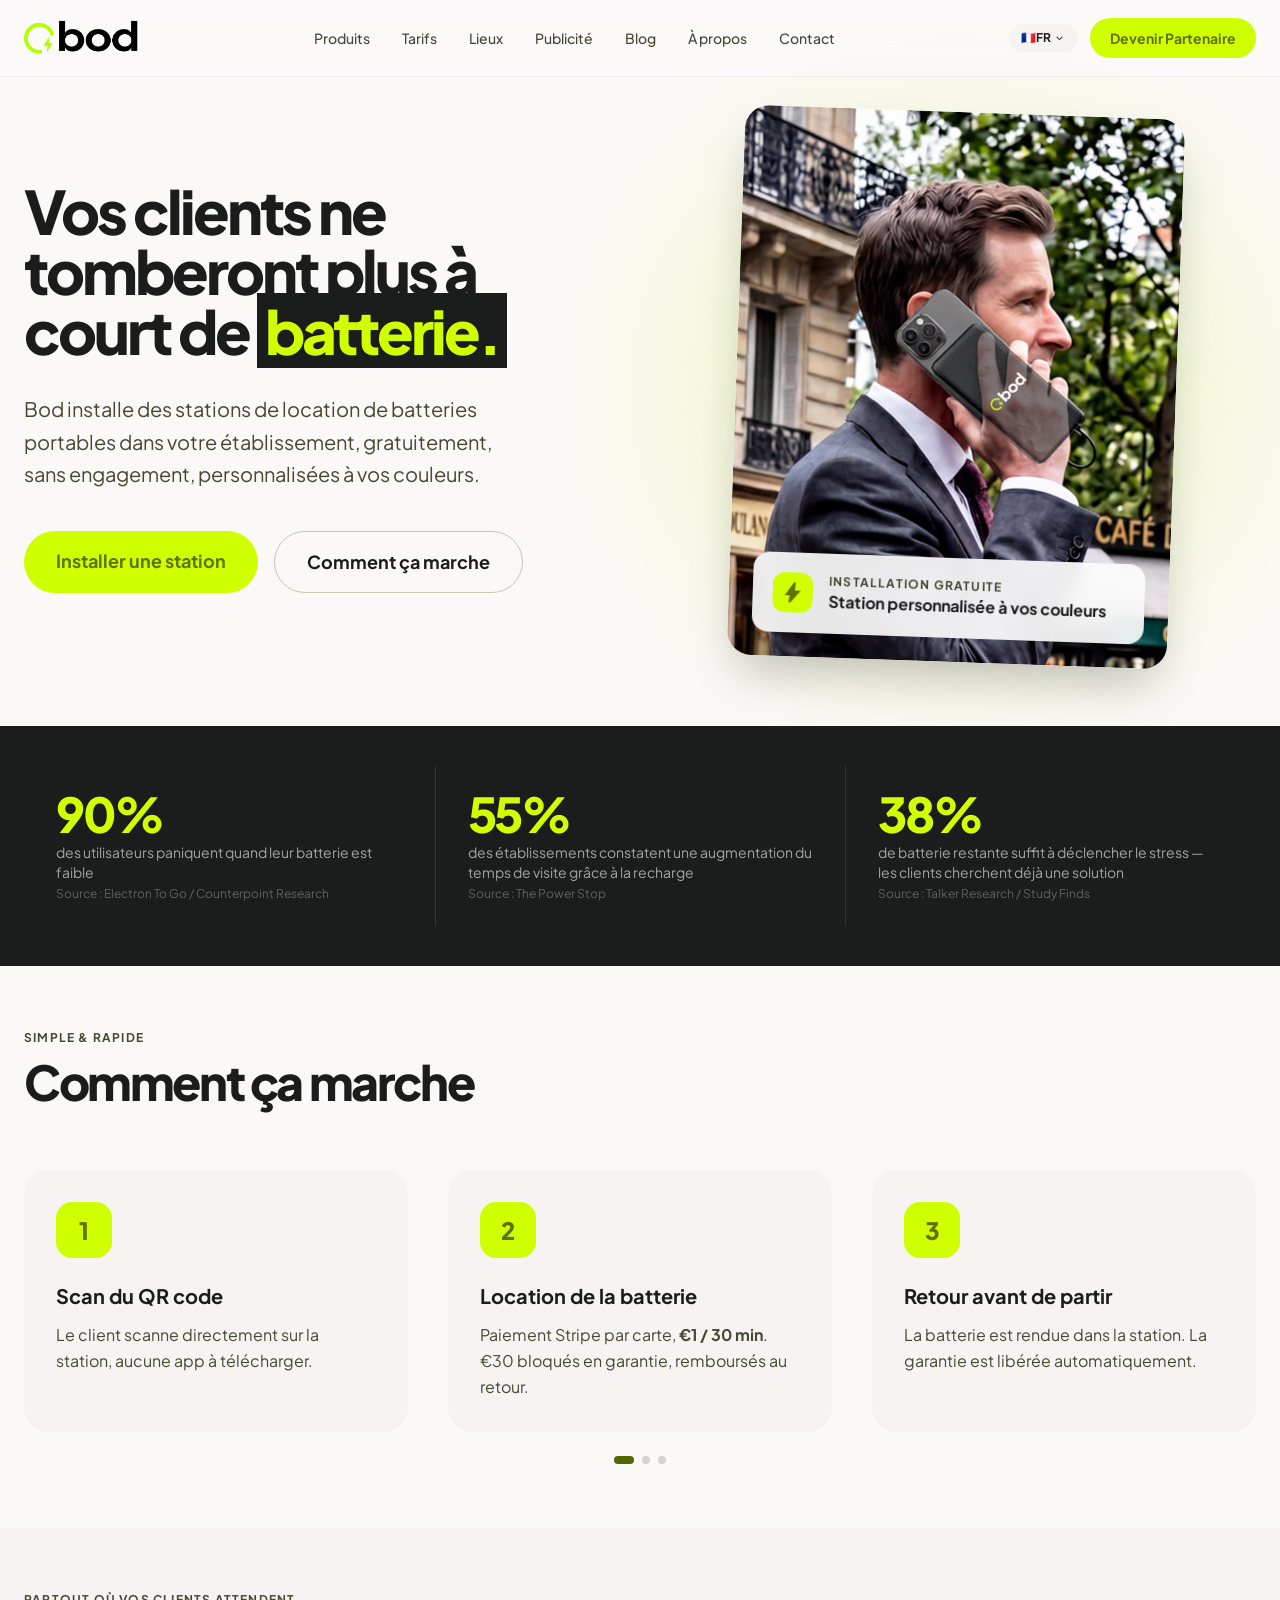
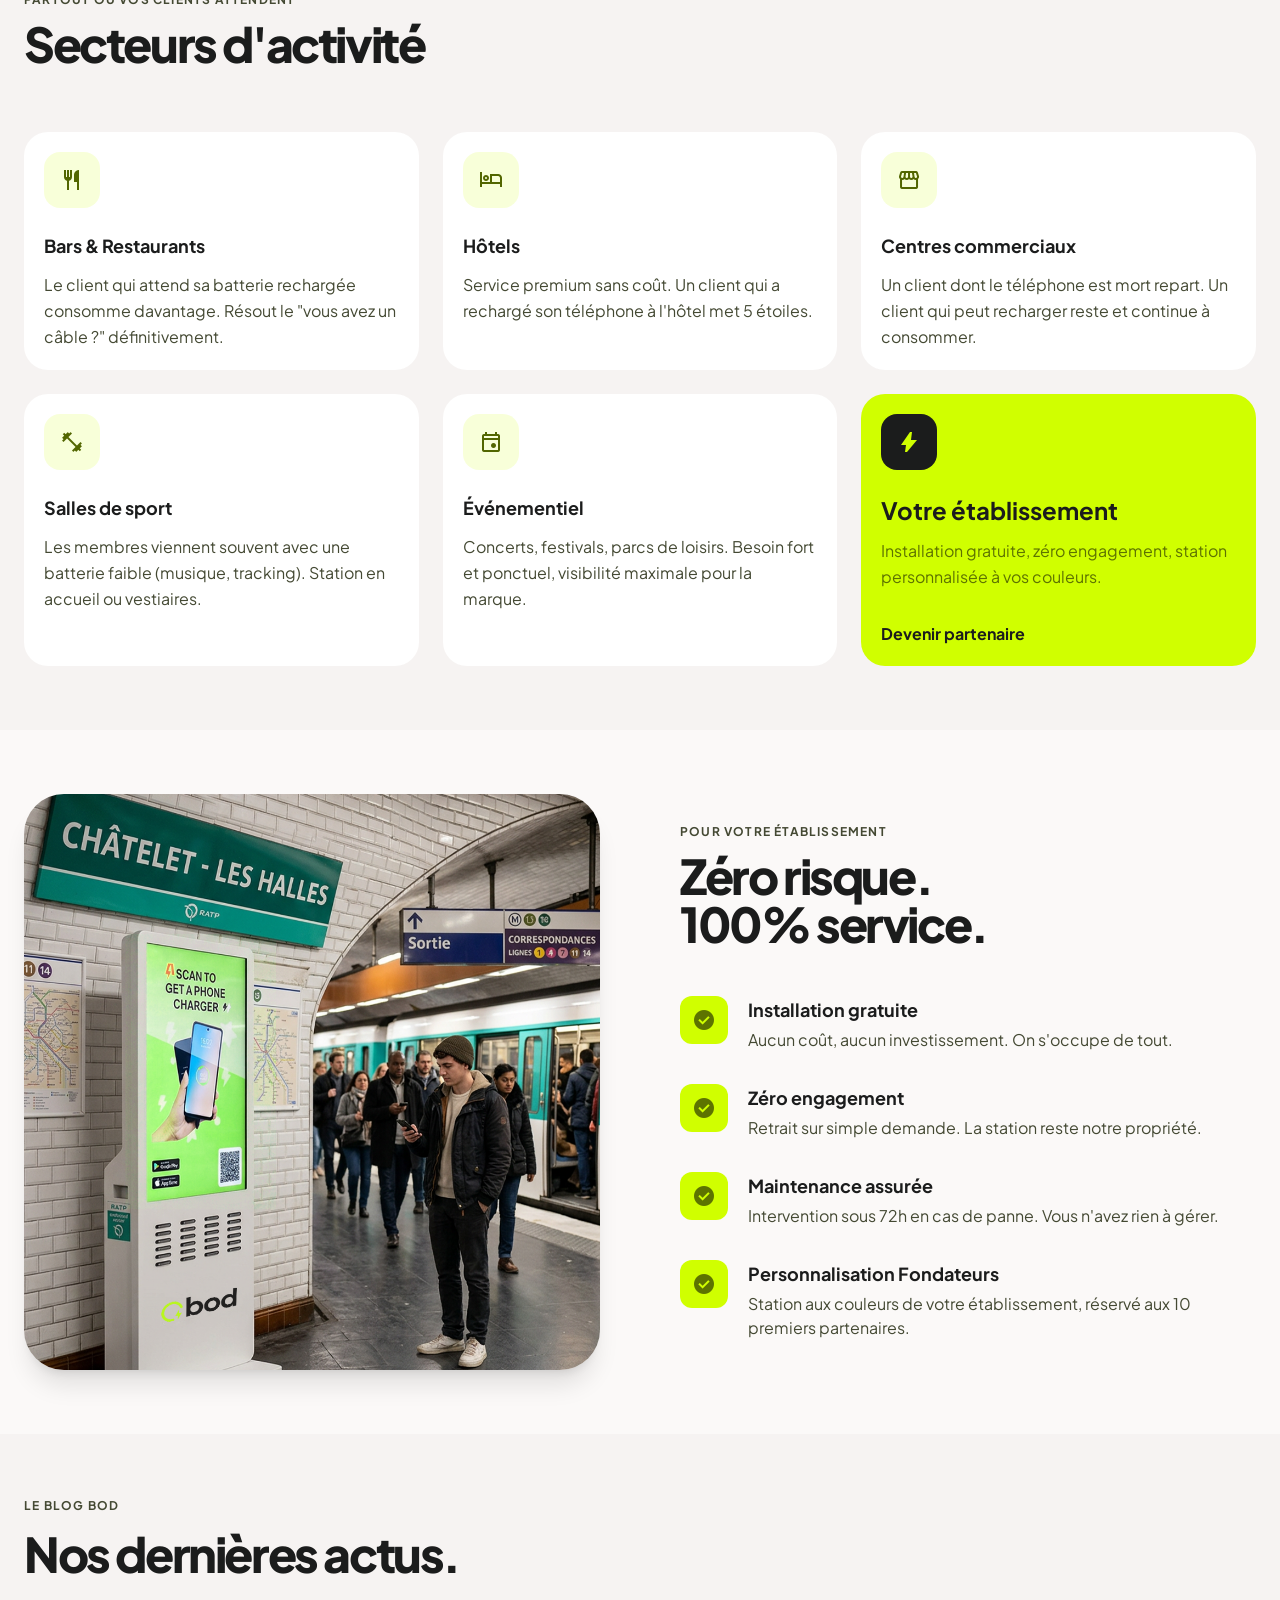
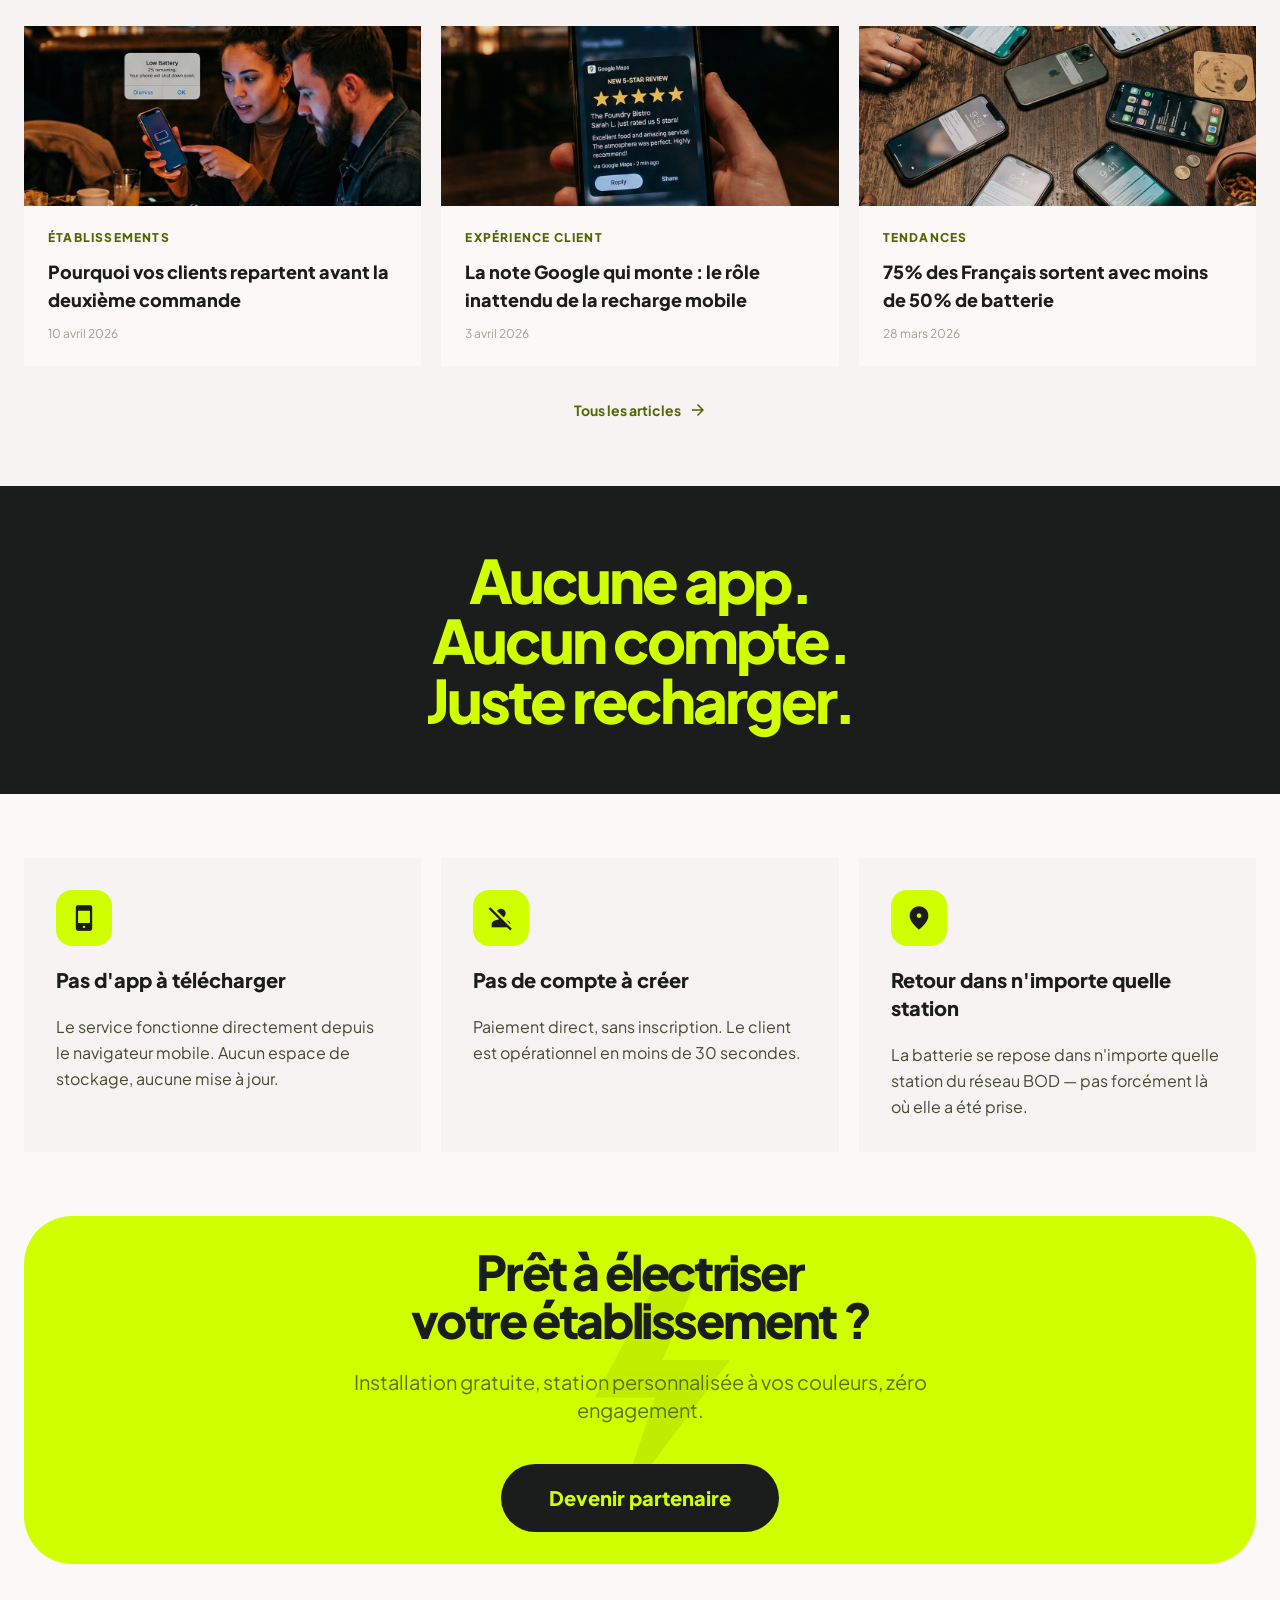
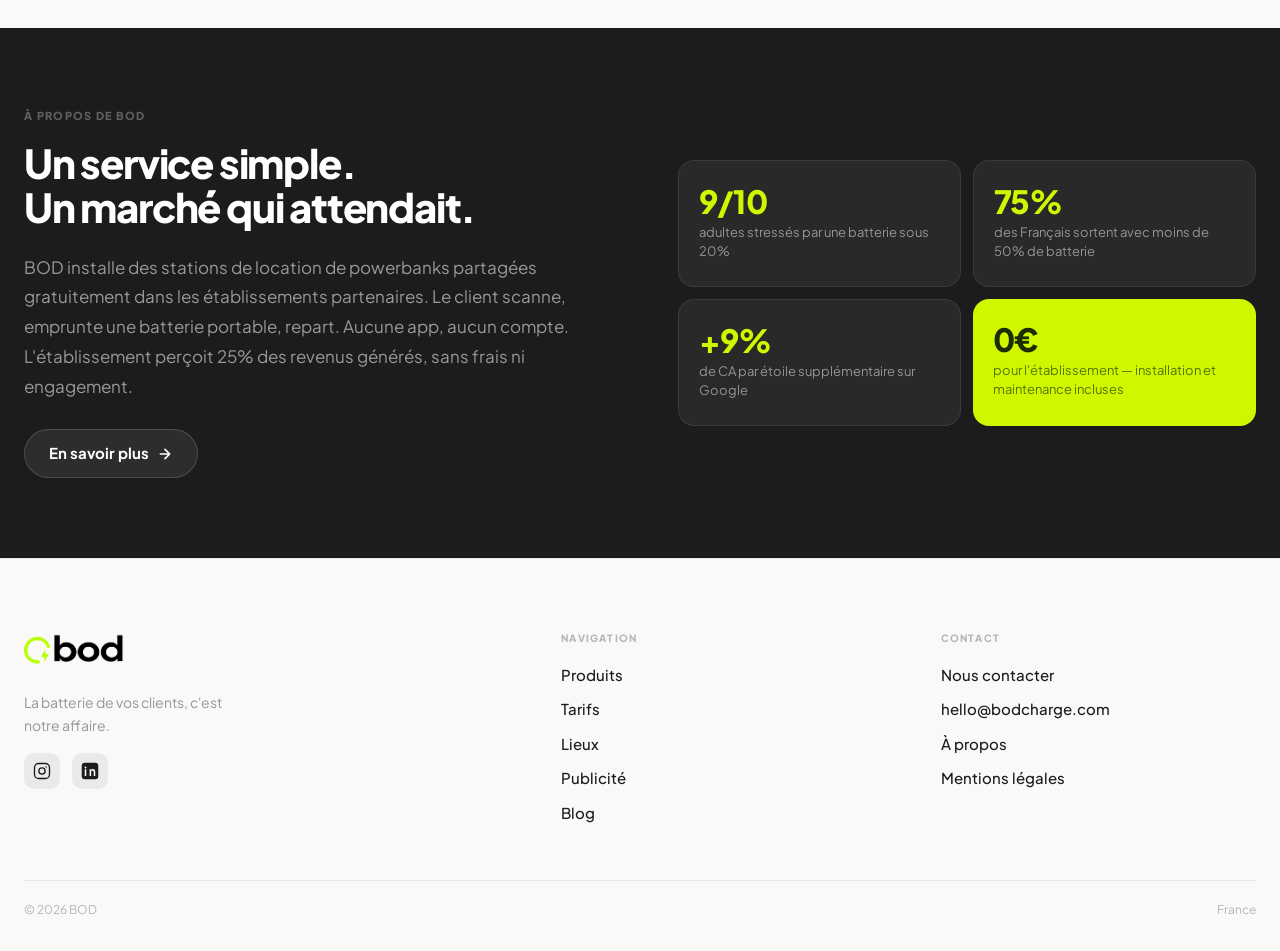
==== commit b87751ae: "GEO : refonte page À propos + header nav + section homepage - a-propos.html : suppression section fo" ====
--- a/index.html
+++ b/index.html
@@ -191,6 +191,7 @@
       <a href="lieux.html" class="hover:text-on-surface transition-colors">Lieux</a>
       <a href="publicite.html" class="hover:text-on-surface transition-colors" data-i18n="nav.pub">Publicité</a>
       <a href="blog.html" class="hover:text-on-surface transition-colors" data-i18n="nav.blog">Blog</a>
+      <a href="a-propos.html" class="hover:text-on-surface transition-colors">À propos</a>
       <a href="contact.html" class="hover:text-on-surface transition-colors">Contact</a>
     </nav>
     <div class="flex items-center gap-3">
@@ -219,7 +220,8 @@
     <a href="lieux.html" style="display:flex;align-items:center;padding:14px 12px;font-size:16px;font-weight:600;color:#3a3a3a;border-radius:12px;text-decoration:none;margin-bottom:2px;">Lieux</a>
     <a href="contact.html" style="display:flex;align-items:center;padding:14px 12px;font-size:16px;font-weight:600;color:#3a3a3a;border-radius:12px;text-decoration:none;margin-bottom:2px;">Contact</a>
     <a href="publicite.html" style="display:flex;align-items:center;padding:14px 12px;font-size:16px;font-weight:600;color:#3a3a3a;border-radius:12px;text-decoration:none;margin-bottom:2px;" data-i18n="nav.pub">Publicité</a>
-    <a href="blog.html" style="display:flex;align-items:center;padding:14px 12px;font-size:16px;font-weight:600;color:#3a3a3a;border-radius:12px;text-decoration:none;margin-bottom:12px;" data-i18n="nav.blog">Blog</a>
+    <a href="blog.html" style="display:flex;align-items:center;padding:14px 12px;font-size:16px;font-weight:600;color:#3a3a3a;border-radius:12px;text-decoration:none;margin-bottom:2px;" data-i18n="nav.blog">Blog</a>
+    <a href="a-propos.html" style="display:flex;align-items:center;padding:14px 12px;font-size:16px;font-weight:600;color:#3a3a3a;border-radius:12px;text-decoration:none;margin-bottom:12px;">À propos</a>
     <a href="partenaire.html" style="display:flex;align-items:center;justify-content:center;padding:15px;background:#cef700;color:#1a2e00;border-radius:100px;font-size:15px;font-weight:700;text-decoration:none;">Devenir Partenaire</a>
   </div>
 </div>
@@ -550,12 +552,40 @@
 </main>
 
 <!-- ABOUT BOD — bloc définition pour indexation IA -->
-<section style="background:#f5f3f0;border-top:1px solid rgba(0,0,0,0.06);padding:40px 24px;">
-  <div style="max-width:720px;margin:0 auto;">
-    <h2 style="font-size:15px;font-weight:700;text-transform:uppercase;letter-spacing:0.08em;color:#888;margin-bottom:12px;">À propos de BOD</h2>
-    <p style="font-size:15px;line-height:1.7;color:#555;">
-      BOD est un réseau français de stations de location de powerbanks partagées, installées gratuitement dans les bars, restaurants, hôtels, salles de sport et centres commerciaux. Le principe : le client scanne un QR code sur la borne, emprunte une batterie portable à 1€ par 30 minutes sans télécharger d'application, et la rend avant de partir — la caution de 30€ est automatiquement remboursée. L'établissement partenaire perçoit 25% des revenus générés, sans aucun frais d'installation ni d'engagement. BOD est le premier opérateur à déployer ce modèle en province française, en commençant par le Gard, l'Hérault et la région Occitanie. Son concurrent principal, Naki Power, est présent principalement à Paris. BOD propose trois formats de station — Basic (6 slots), Medium (12 slots) et Maxi (24 slots) — toutes équipées d'un écran publicitaire personnalisable.
-    </p>
+<section style="background:#1b1c1c;padding:clamp(48px,7vw,80px) 24px;">
+  <div style="max-width:1280px;margin:0 auto;display:grid;grid-template-columns:1fr 1fr;gap:clamp(32px,6vw,96px);align-items:center;">
+
+    <div>
+      <div style="font-size:.6875rem;font-weight:900;text-transform:uppercase;letter-spacing:.12em;color:rgba(255,255,255,0.3);margin-bottom:16px;">À propos de BOD</div>
+      <h2 style="font-size:clamp(1.75rem,3.5vw,2.5rem);font-weight:900;letter-spacing:-.03em;line-height:1.1;color:#fff;margin-bottom:24px;">Un service simple.<br>Un marché qui attendait.</h2>
+      <p style="font-size:1.0625rem;line-height:1.75;color:rgba(255,255,255,0.55);margin-bottom:28px;">
+        BOD installe des stations de location de powerbanks partagées gratuitement dans les établissements partenaires. Le client scanne, emprunte une batterie portable, repart. Aucune app, aucun compte. L'établissement perçoit 25% des revenus générés, sans frais ni engagement.
+      </p>
+      <a href="a-propos.html" style="display:inline-flex;align-items:center;gap:8px;background:rgba(255,255,255,0.08);color:#fff;border:1px solid rgba(255,255,255,0.15);padding:12px 24px;border-radius:100px;font-size:.9375rem;font-weight:700;text-decoration:none;" onmouseover="this.style.background='rgba(255,255,255,0.14)'" onmouseout="this.style.background='rgba(255,255,255,0.08)'">
+        En savoir plus
+        <svg width="16" height="16" viewBox="0 0 24 24" fill="none" stroke="white" stroke-width="2.5" stroke-linecap="round" stroke-linejoin="round"><path d="M5 12h14M12 5l7 7-7 7"/></svg>
+      </a>
+    </div>
+
+    <div style="display:grid;grid-template-columns:1fr 1fr;gap:12px;">
+      <div style="background:rgba(255,255,255,0.06);border-radius:16px;padding:24px 20px;border:1px solid rgba(255,255,255,0.08);">
+        <div style="font-size:2rem;font-weight:900;color:#cef700;letter-spacing:-.03em;line-height:1;margin-bottom:6px;">9/10</div>
+        <div style="font-size:.8125rem;line-height:1.5;color:rgba(255,255,255,0.5);">adultes stressés par une batterie sous 20%</div>
+      </div>
+      <div style="background:rgba(255,255,255,0.06);border-radius:16px;padding:24px 20px;border:1px solid rgba(255,255,255,0.08);">
+        <div style="font-size:2rem;font-weight:900;color:#cef700;letter-spacing:-.03em;line-height:1;margin-bottom:6px;">75%</div>
+        <div style="font-size:.8125rem;line-height:1.5;color:rgba(255,255,255,0.5);">des Français sortent avec moins de 50% de batterie</div>
+      </div>
+      <div style="background:rgba(255,255,255,0.06);border-radius:16px;padding:24px 20px;border:1px solid rgba(255,255,255,0.08);">
+        <div style="font-size:2rem;font-weight:900;color:#cef700;letter-spacing:-.03em;line-height:1;margin-bottom:6px;">+9%</div>
+        <div style="font-size:.8125rem;line-height:1.5;color:rgba(255,255,255,0.5);">de CA par étoile supplémentaire sur Google</div>
+      </div>
+      <div style="background:#cef700;border-radius:16px;padding:24px 20px;">
+        <div style="font-size:2rem;font-weight:900;color:#1a2e00;letter-spacing:-.03em;line-height:1;margin-bottom:6px;">0€</div>
+        <div style="font-size:.8125rem;line-height:1.5;color:rgba(26,46,0,0.65);">pour l'établissement — installation et maintenance incluses</div>
+      </div>
+    </div>
+
   </div>
 </section>
 
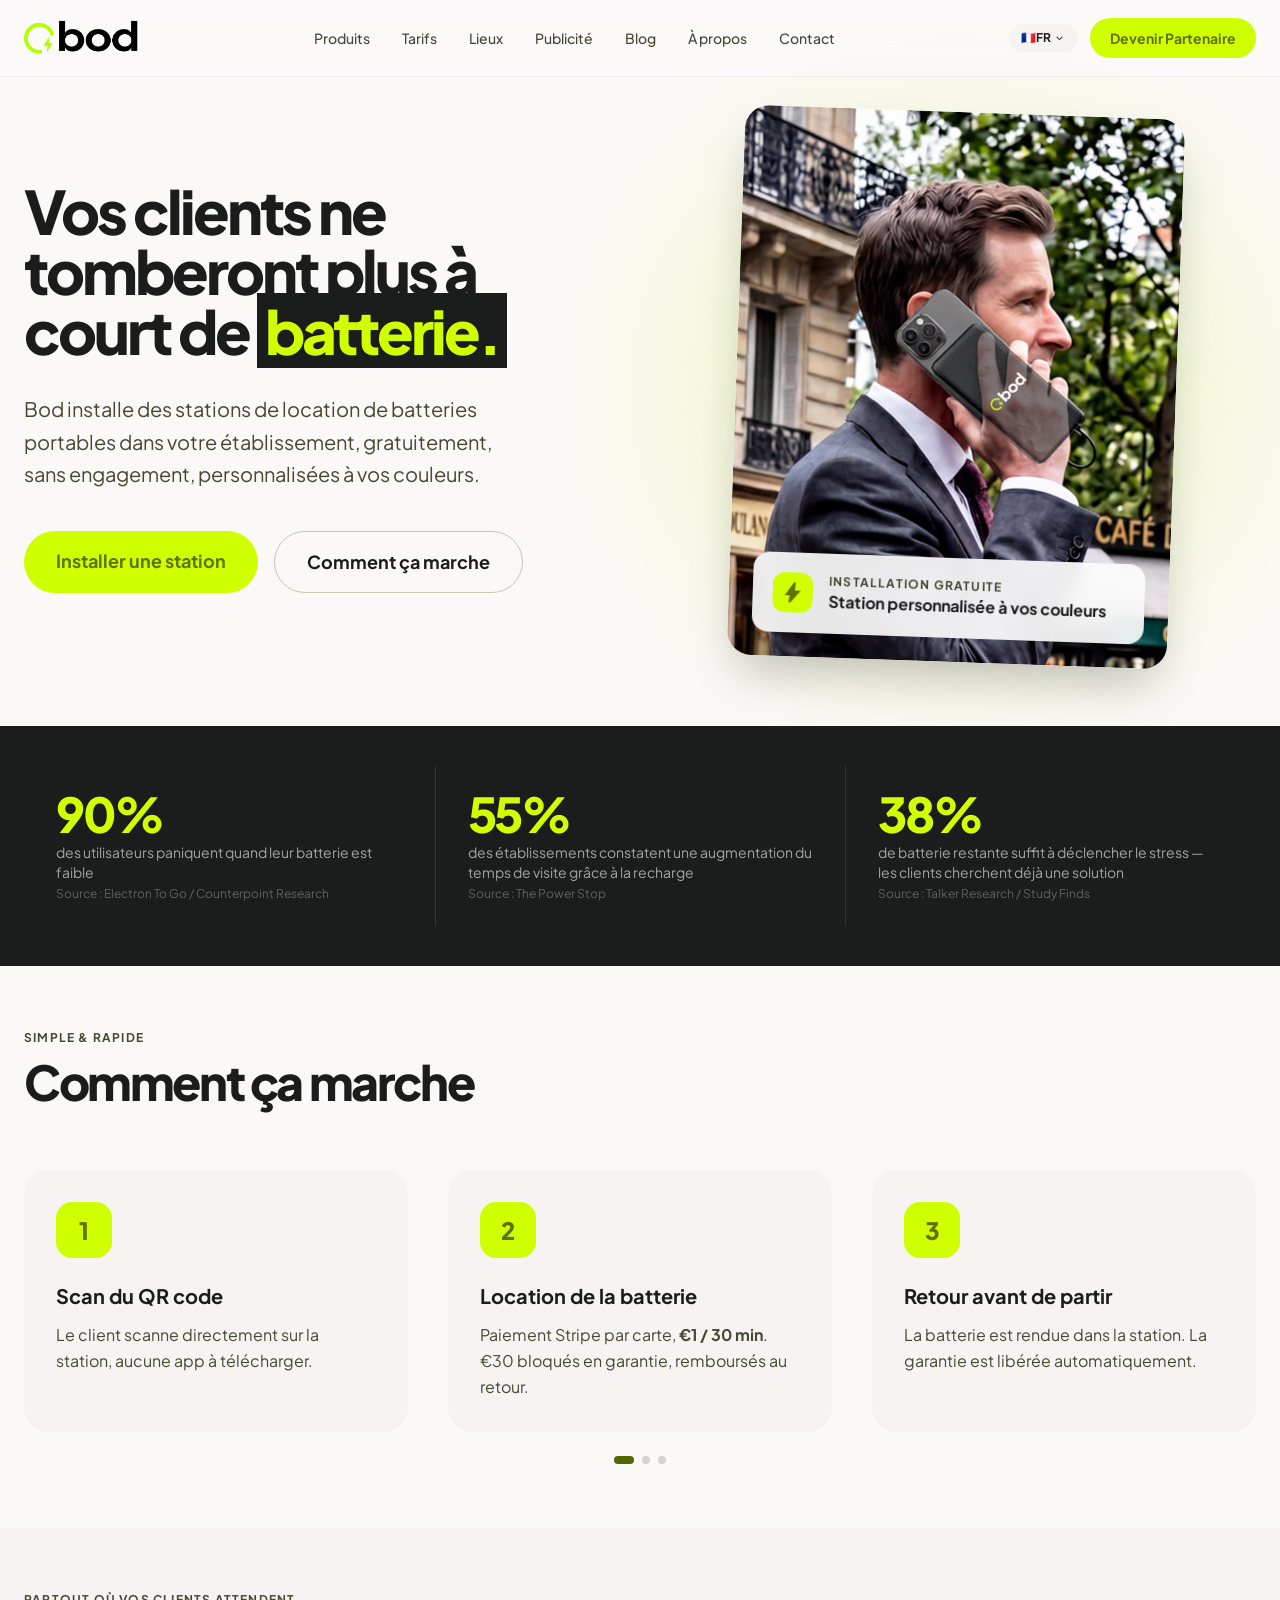
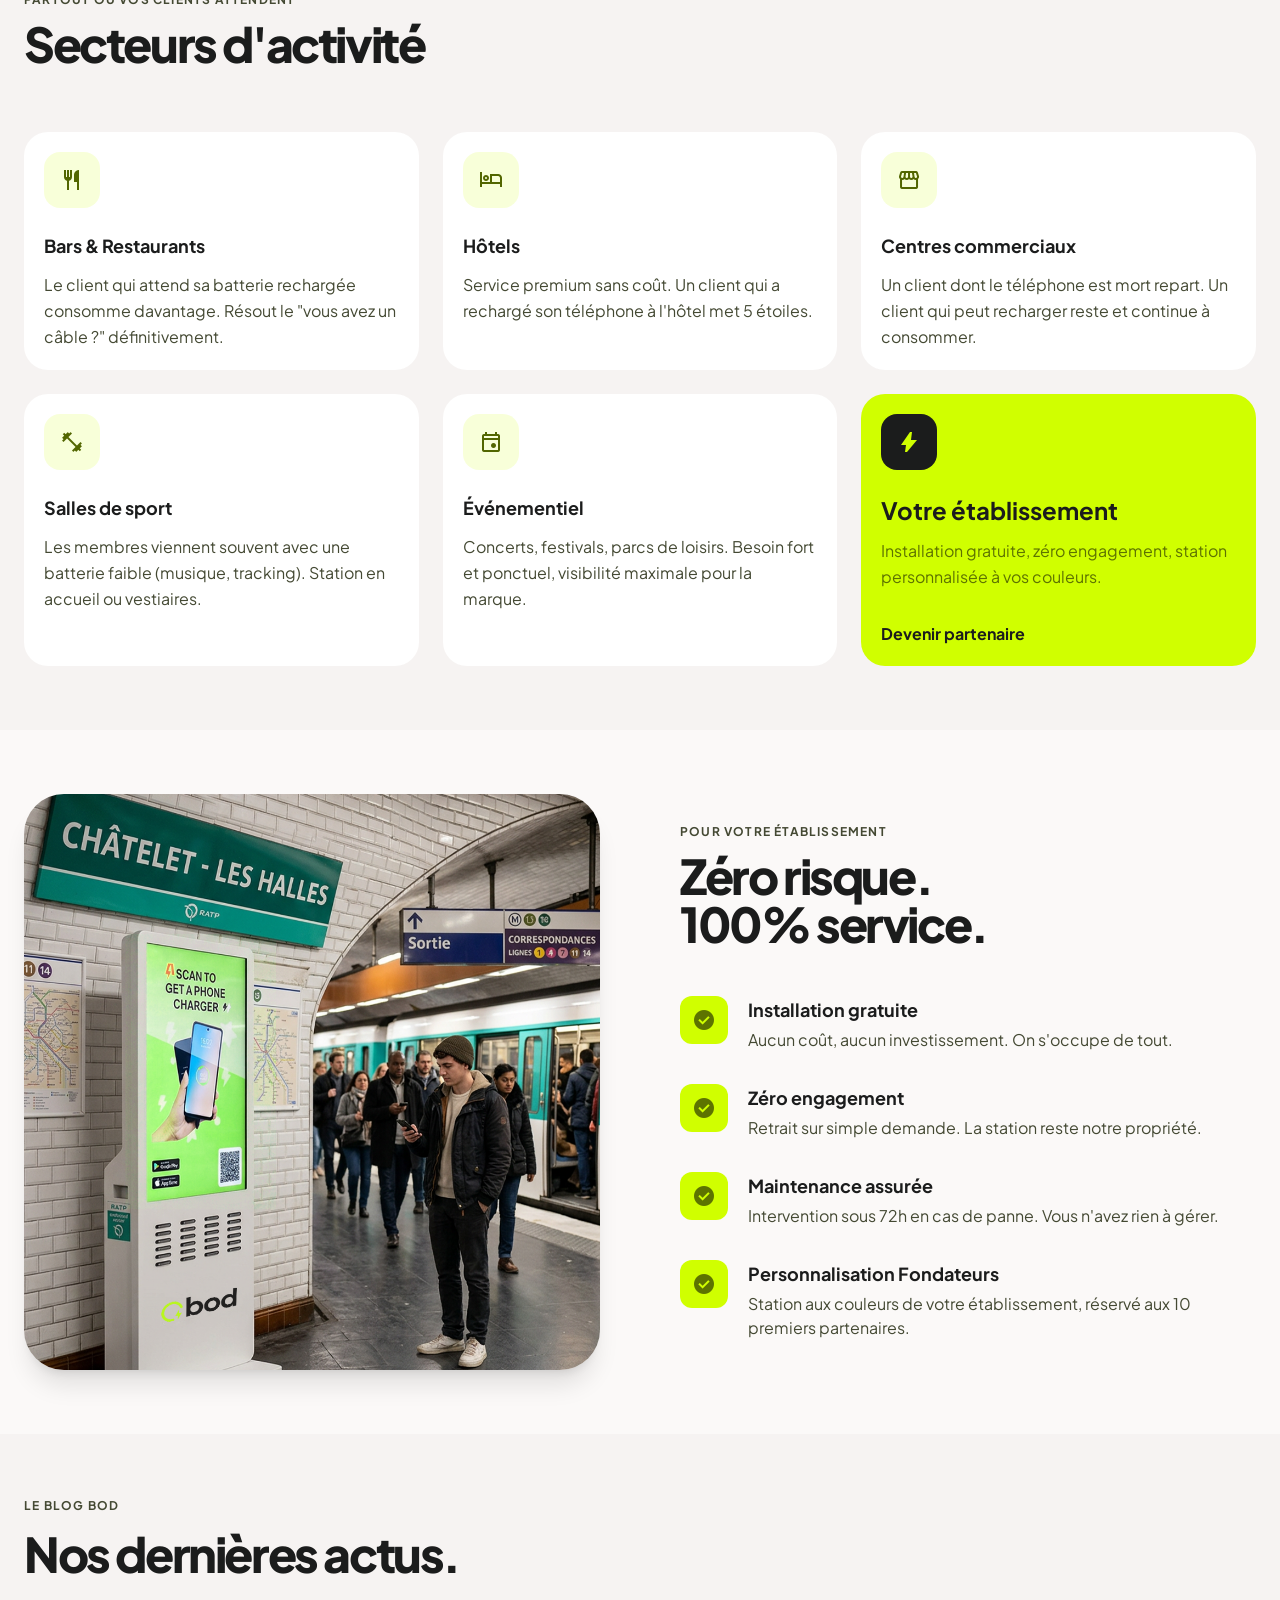
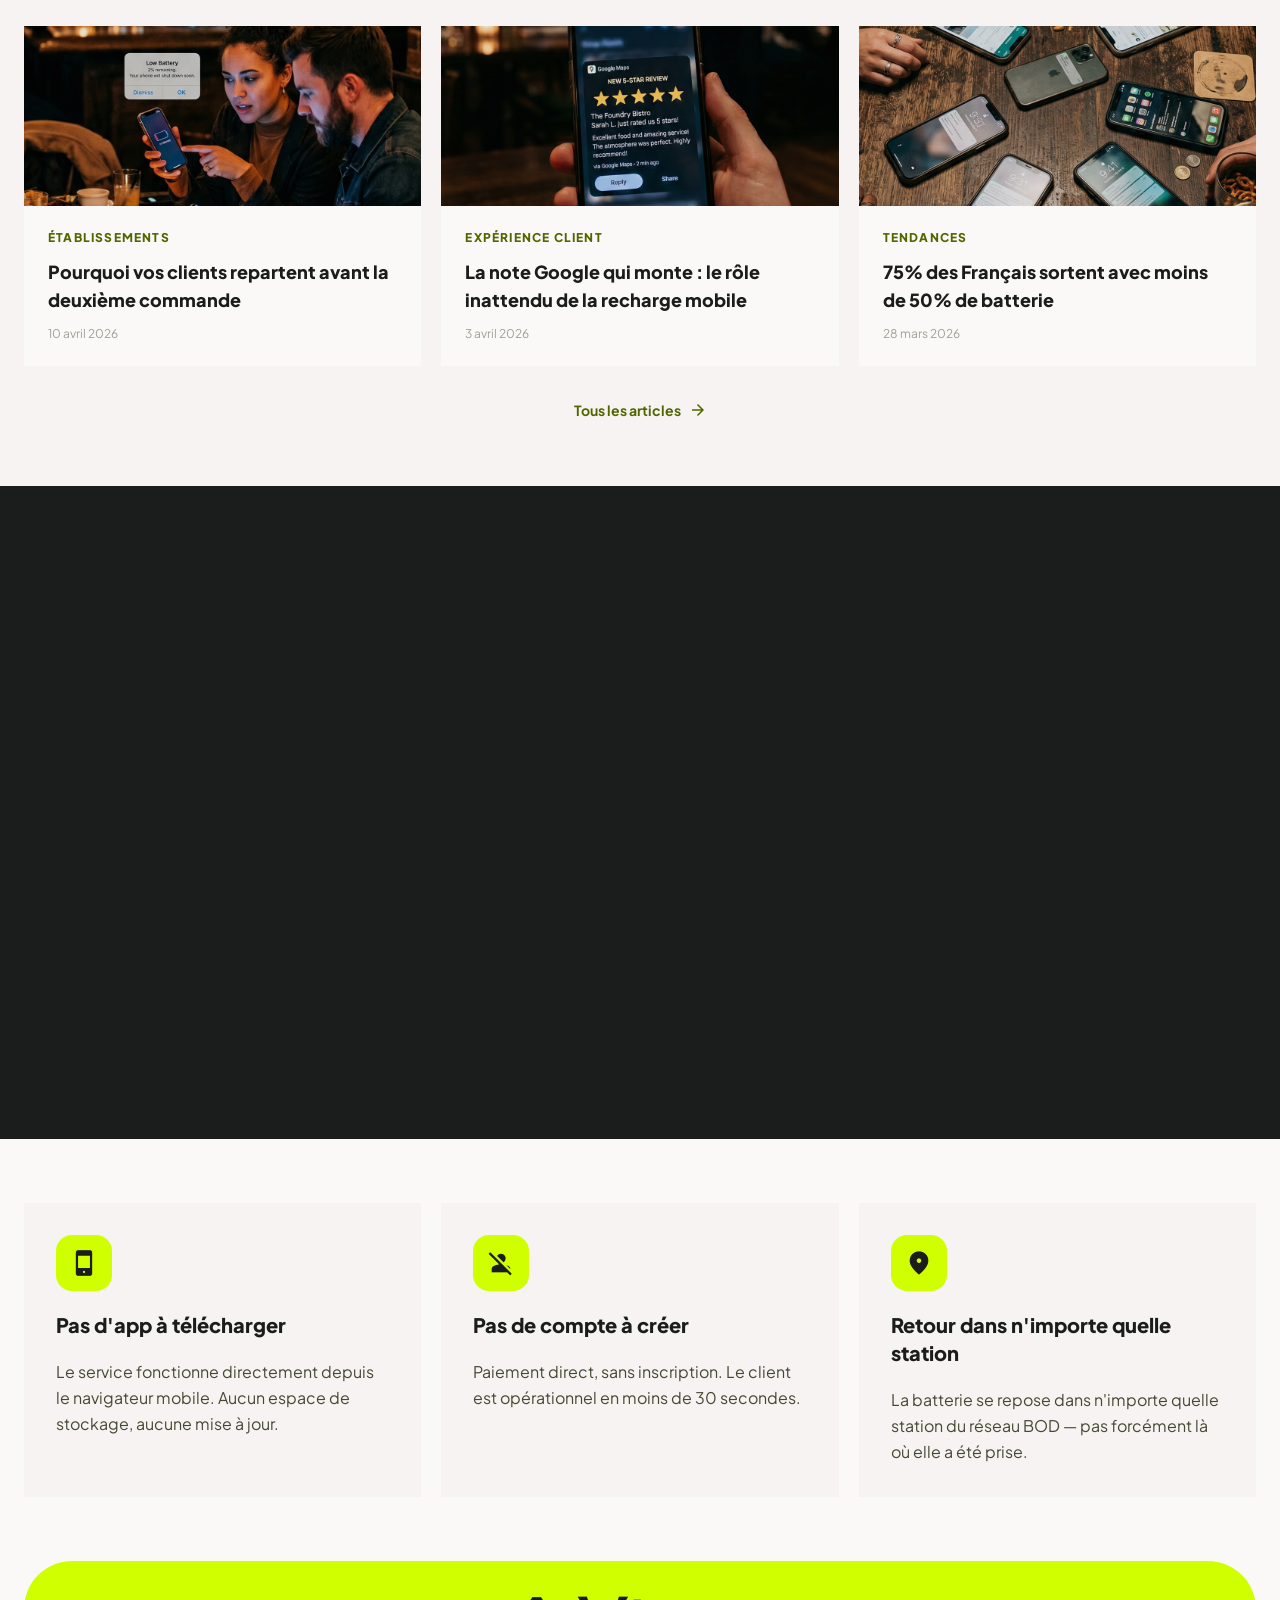
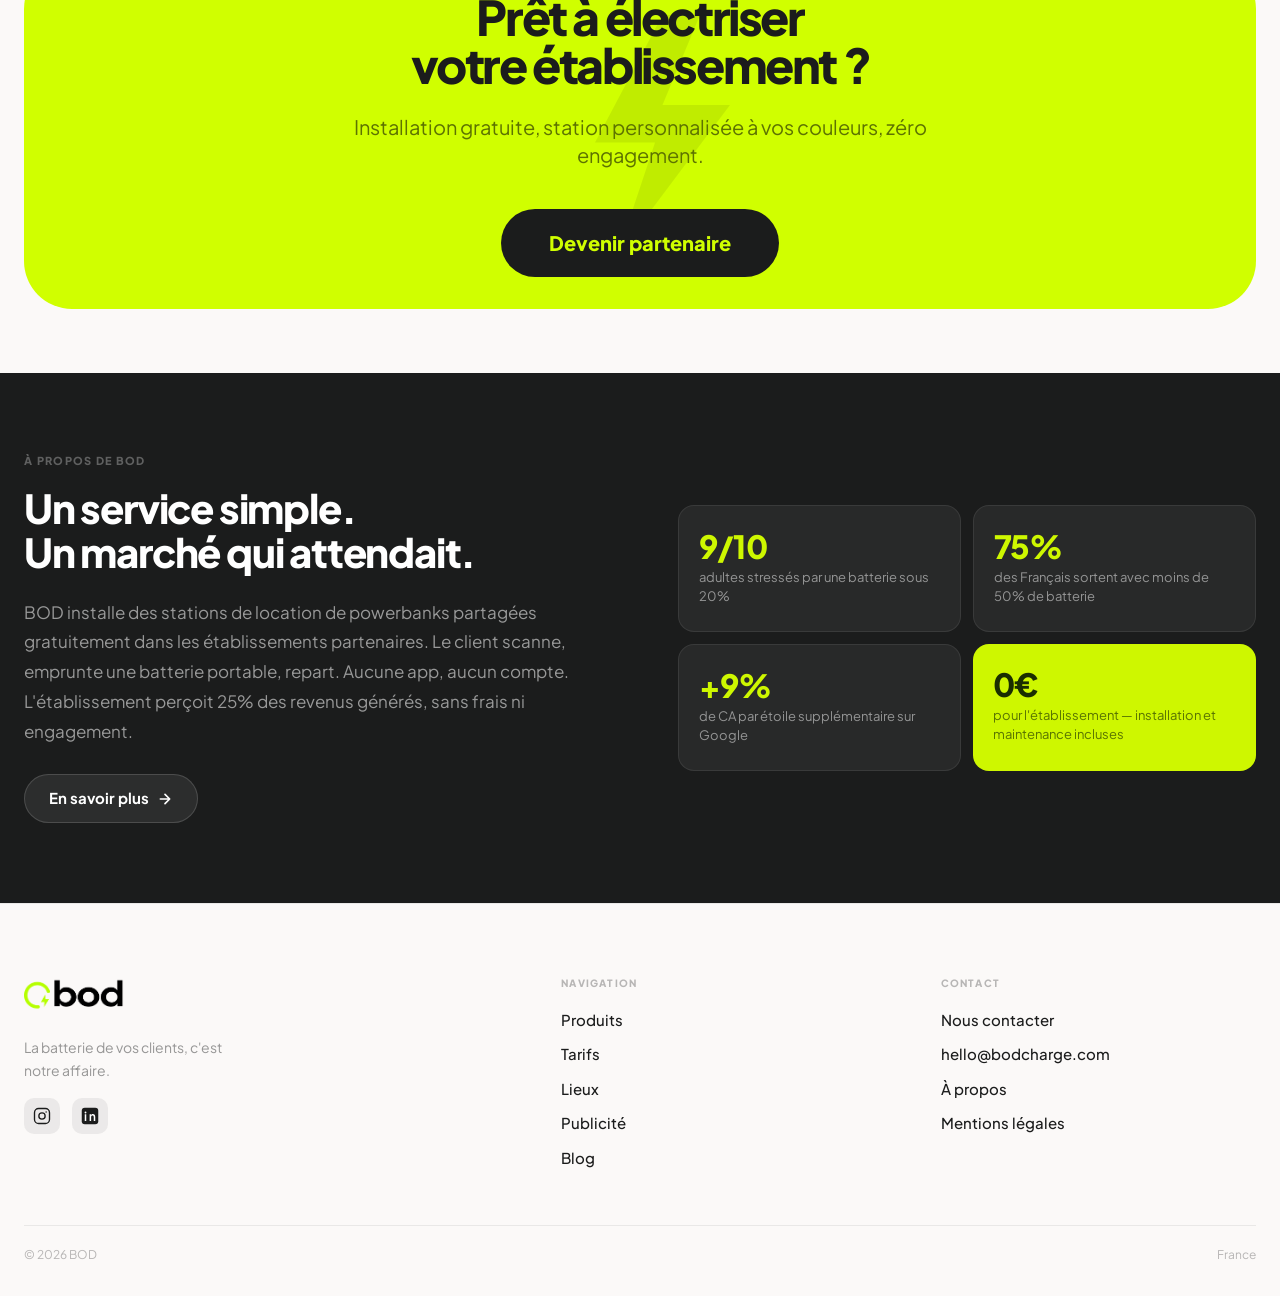
==== commit 8def7b60: "feat: section no-app enrichie + mockups iPhone 3 étapes" ====
--- a/index.html
+++ b/index.html
@@ -496,10 +496,141 @@
     </div>
   </section>
 
-  <!-- NO APP — bandeau dark -->
-  <section class="bg-on-surface px-6 py-16 md:py-24">
-    <div class="max-w-7xl mx-auto reveal text-center">
-      <h2 class="text-4xl md:text-6xl lg:text-7xl font-black tracking-tighter text-primary-container leading-[0.95]" data-i18n="noapp.h2">Aucune app.<br/>Aucun compte.<br/>Juste recharger.</h2>
+  <!-- NO APP — section dark avec mockups -->
+  <section class="bg-on-surface px-6 py-16 md:py-32">
+    <div class="max-w-7xl mx-auto">
+      <div class="grid grid-cols-1 lg:grid-cols-2 gap-12 lg:gap-20 items-center">
+
+        <!-- Texte gauche -->
+        <div class="reveal">
+          <div style="font-size:11px;font-weight:700;letter-spacing:0.12em;text-transform:uppercase;color:rgba(208,255,0,0.5);margin-bottom:20px;">Zéro friction</div>
+          <h2 class="text-4xl md:text-6xl font-black tracking-tighter text-primary-container leading-[0.95] mb-8" data-i18n="noapp.h2">Aucune app.<br/>Aucun compte.<br/>Juste recharger.</h2>
+          <p style="font-size:1.125rem;line-height:1.75;color:rgba(255,255,255,0.6);margin-bottom:36px;" data-i18n="noapp.p">Vos clients scannent, prennent la batterie, et rechargent. Pas d'inscription, pas de téléchargement, pas de friction — juste un service qui fonctionne en quelques secondes.</p>
+          <div style="display:flex;flex-direction:column;gap:16px;">
+            <div style="display:flex;align-items:center;gap:14px;">
+              <div style="width:38px;height:38px;border-radius:12px;background:rgba(208,255,0,0.12);display:flex;align-items:center;justify-content:center;flex-shrink:0;">
+                <span class="material-symbols-outlined" style="font-size:20px;color:#D0FF00;font-variation-settings:'FILL' 1;">qr_code_scanner</span>
+              </div>
+              <span style="font-size:15px;color:rgba(255,255,255,0.65);font-weight:500;">Scan du QR code sur la station — aucun téléchargement</span>
+            </div>
+            <div style="display:flex;align-items:center;gap:14px;">
+              <div style="width:38px;height:38px;border-radius:12px;background:rgba(208,255,0,0.12);display:flex;align-items:center;justify-content:center;flex-shrink:0;">
+                <span class="material-symbols-outlined" style="font-size:20px;color:#D0FF00;font-variation-settings:'FILL' 1;">credit_card</span>
+              </div>
+              <span style="font-size:15px;color:rgba(255,255,255,0.65);font-weight:500;">Paiement par carte en moins de 30 secondes</span>
+            </div>
+            <div style="display:flex;align-items:center;gap:14px;">
+              <div style="width:38px;height:38px;border-radius:12px;background:rgba(208,255,0,0.12);display:flex;align-items:center;justify-content:center;flex-shrink:0;">
+                <span class="material-symbols-outlined" style="font-size:20px;color:#D0FF00;font-variation-settings:'FILL' 1;">battery_charging_full</span>
+              </div>
+              <span style="font-size:15px;color:rgba(255,255,255,0.65);font-weight:500;">Batterie déverrouillée immédiatement</span>
+            </div>
+          </div>
+        </div>
+
+        <!-- Mockups iPhone -->
+        <div class="reveal reveal-delay-1" style="display:flex;justify-content:center;align-items:flex-end;gap:16px;padding:40px 0 20px;">
+
+          <!-- Phone 1 : Scan QR -->
+          <div style="flex-shrink:0;transform:translateY(28px);">
+            <div style="width:148px;background:#0f0f0f;border-radius:34px;padding:9px;box-shadow:0 0 0 1.5px rgba(255,255,255,0.1),0 40px 80px rgba(0,0,0,0.7);">
+              <div style="position:relative;background:#f8f8f8;border-radius:26px;overflow:hidden;aspect-ratio:9/19;display:flex;flex-direction:column;">
+                <!-- Dynamic Island -->
+                <div style="position:absolute;top:10px;left:50%;transform:translateX(-50%);width:60px;height:20px;background:#0f0f0f;border-radius:20px;z-index:3;"></div>
+                <!-- Status bar -->
+                <div style="padding:38px 14px 0;flex:1;display:flex;flex-direction:column;align-items:center;justify-content:center;background:#fff;">
+                  <!-- BOD logo mini -->
+                  <div style="font-size:11px;font-weight:900;letter-spacing:0.1em;color:#1b1c1c;margin-bottom:20px;">BOD</div>
+                  <!-- QR Code SVG -->
+                  <div style="background:#1b1c1c;border-radius:12px;padding:10px;margin-bottom:14px;">
+                    <svg width="72" height="72" viewBox="0 0 72 72" fill="none">
+                      <rect x="4" y="4" width="28" height="28" rx="3" fill="#D0FF00"/>
+                      <rect x="8" y="8" width="20" height="20" rx="1" fill="#1b1c1c"/>
+                      <rect x="11" y="11" width="14" height="14" rx="1" fill="#D0FF00"/>
+                      <rect x="40" y="4" width="28" height="28" rx="3" fill="#D0FF00"/>
+                      <rect x="44" y="8" width="20" height="20" rx="1" fill="#1b1c1c"/>
+                      <rect x="47" y="11" width="14" height="14" rx="1" fill="#D0FF00"/>
+                      <rect x="4" y="40" width="28" height="28" rx="3" fill="#D0FF00"/>
+                      <rect x="8" y="44" width="20" height="20" rx="1" fill="#1b1c1c"/>
+                      <rect x="11" y="47" width="14" height="14" rx="1" fill="#D0FF00"/>
+                      <rect x="40" y="40" width="8" height="8" fill="#D0FF00"/>
+                      <rect x="52" y="40" width="8" height="8" fill="#D0FF00"/>
+                      <rect x="40" y="52" width="8" height="8" fill="#D0FF00"/>
+                      <rect x="52" y="52" width="8" height="8" fill="#D0FF00"/>
+                      <rect x="46" y="46" width="8" height="8" fill="#D0FF00"/>
+                    </svg>
+                  </div>
+                  <div style="font-size:9px;font-weight:700;color:#1b1c1c;text-align:center;line-height:1.4;">Scannez pour<br/>louer une batterie</div>
+                </div>
+                <!-- Step label -->
+                <div style="background:#D0FF00;padding:8px 12px;text-align:center;">
+                  <span style="font-size:9px;font-weight:900;color:#1b1c1c;letter-spacing:0.06em;text-transform:uppercase;">① Scan</span>
+                </div>
+              </div>
+            </div>
+          </div>
+
+          <!-- Phone 2 : Paiement (featured, au centre) -->
+          <div style="flex-shrink:0;">
+            <div style="width:162px;background:#0f0f0f;border-radius:38px;padding:10px;box-shadow:0 0 0 1.5px rgba(208,255,0,0.3),0 48px 96px rgba(0,0,0,0.8);">
+              <div style="position:relative;background:#fff;border-radius:30px;overflow:hidden;aspect-ratio:9/19;display:flex;flex-direction:column;">
+                <!-- Dynamic Island -->
+                <div style="position:absolute;top:12px;left:50%;transform:translateX(-50%);width:66px;height:22px;background:#0f0f0f;border-radius:20px;z-index:3;"></div>
+                <div style="padding:48px 14px 0;flex:1;display:flex;flex-direction:column;justify-content:space-between;background:#fff;">
+                  <div>
+                    <div style="font-size:9px;font-weight:700;letter-spacing:0.08em;text-transform:uppercase;color:rgba(27,28,28,0.4);margin-bottom:6px;">Durée de location</div>
+                    <div style="font-size:26px;font-weight:900;color:#1b1c1c;letter-spacing:-.03em;line-height:1;margin-bottom:4px;">€1.00</div>
+                    <div style="font-size:10px;color:rgba(27,28,28,0.5);font-weight:500;">par tranche de 30 min</div>
+                    <div style="margin:14px 0;height:1px;background:rgba(0,0,0,0.08);"></div>
+                    <div style="display:flex;justify-content:space-between;align-items:center;margin-bottom:6px;">
+                      <span style="font-size:10px;color:rgba(27,28,28,0.5);">Caution (remboursée)</span>
+                      <span style="font-size:10px;font-weight:700;color:#1b1c1c;">€30.00</span>
+                    </div>
+                    <div style="display:flex;align-items:center;gap:6px;background:#f0ffe0;border-radius:8px;padding:8px 10px;margin-top:10px;">
+                      <span class="material-symbols-outlined" style="font-size:14px;color:#526600;font-variation-settings:'FILL' 1;">lock</span>
+                      <span style="font-size:9px;color:#526600;font-weight:700;">Paiement sécurisé Stripe</span>
+                    </div>
+                  </div>
+                  <div style="padding-bottom:14px;">
+                    <div style="background:#1b1c1c;border-radius:12px;padding:12px;text-align:center;">
+                      <span style="font-size:11px;font-weight:900;color:#D0FF00;letter-spacing:0.04em;">Payer par carte</span>
+                    </div>
+                  </div>
+                </div>
+                <div style="background:#1b1c1c;padding:8px 12px;text-align:center;">
+                  <span style="font-size:9px;font-weight:900;color:#D0FF00;letter-spacing:0.06em;text-transform:uppercase;">② Paiement</span>
+                </div>
+              </div>
+            </div>
+          </div>
+
+          <!-- Phone 3 : Batterie prête -->
+          <div style="flex-shrink:0;transform:translateY(28px);">
+            <div style="width:148px;background:#0f0f0f;border-radius:34px;padding:9px;box-shadow:0 0 0 1.5px rgba(255,255,255,0.1),0 40px 80px rgba(0,0,0,0.7);">
+              <div style="position:relative;background:#1b1c1c;border-radius:26px;overflow:hidden;aspect-ratio:9/19;display:flex;flex-direction:column;">
+                <!-- Dynamic Island -->
+                <div style="position:absolute;top:10px;left:50%;transform:translateX(-50%);width:60px;height:20px;background:#0f0f0f;border-radius:20px;z-index:3;"></div>
+                <div style="padding:44px 14px 0;flex:1;display:flex;flex-direction:column;align-items:center;justify-content:center;gap:12px;">
+                  <div style="width:52px;height:52px;border-radius:16px;background:#D0FF00;display:flex;align-items:center;justify-content:center;">
+                    <span class="material-symbols-outlined" style="font-size:28px;color:#1b1c1c;font-variation-settings:'FILL' 1;">battery_charging_full</span>
+                  </div>
+                  <div style="text-align:center;">
+                    <div style="font-size:12px;font-weight:900;color:#D0FF00;margin-bottom:4px;">Batterie prête !</div>
+                    <div style="font-size:9px;color:rgba(255,255,255,0.45);line-height:1.5;">Slot 3 déverrouillé<br/>Rendez-la avant 48h</div>
+                  </div>
+                  <div style="background:rgba(208,255,0,0.1);border-radius:10px;padding:8px 12px;text-align:center;width:100%;box-sizing:border-box;">
+                    <div style="font-size:9px;color:rgba(208,255,0,0.7);font-weight:700;">5 000 mAh · 3 câbles</div>
+                  </div>
+                </div>
+                <div style="background:#D0FF00;padding:8px 12px;text-align:center;">
+                  <span style="font-size:9px;font-weight:900;color:#1b1c1c;letter-spacing:0.06em;text-transform:uppercase;">③ C'est parti</span>
+                </div>
+              </div>
+            </div>
+          </div>
+
+        </div>
+      </div>
     </div>
   </section>
 
